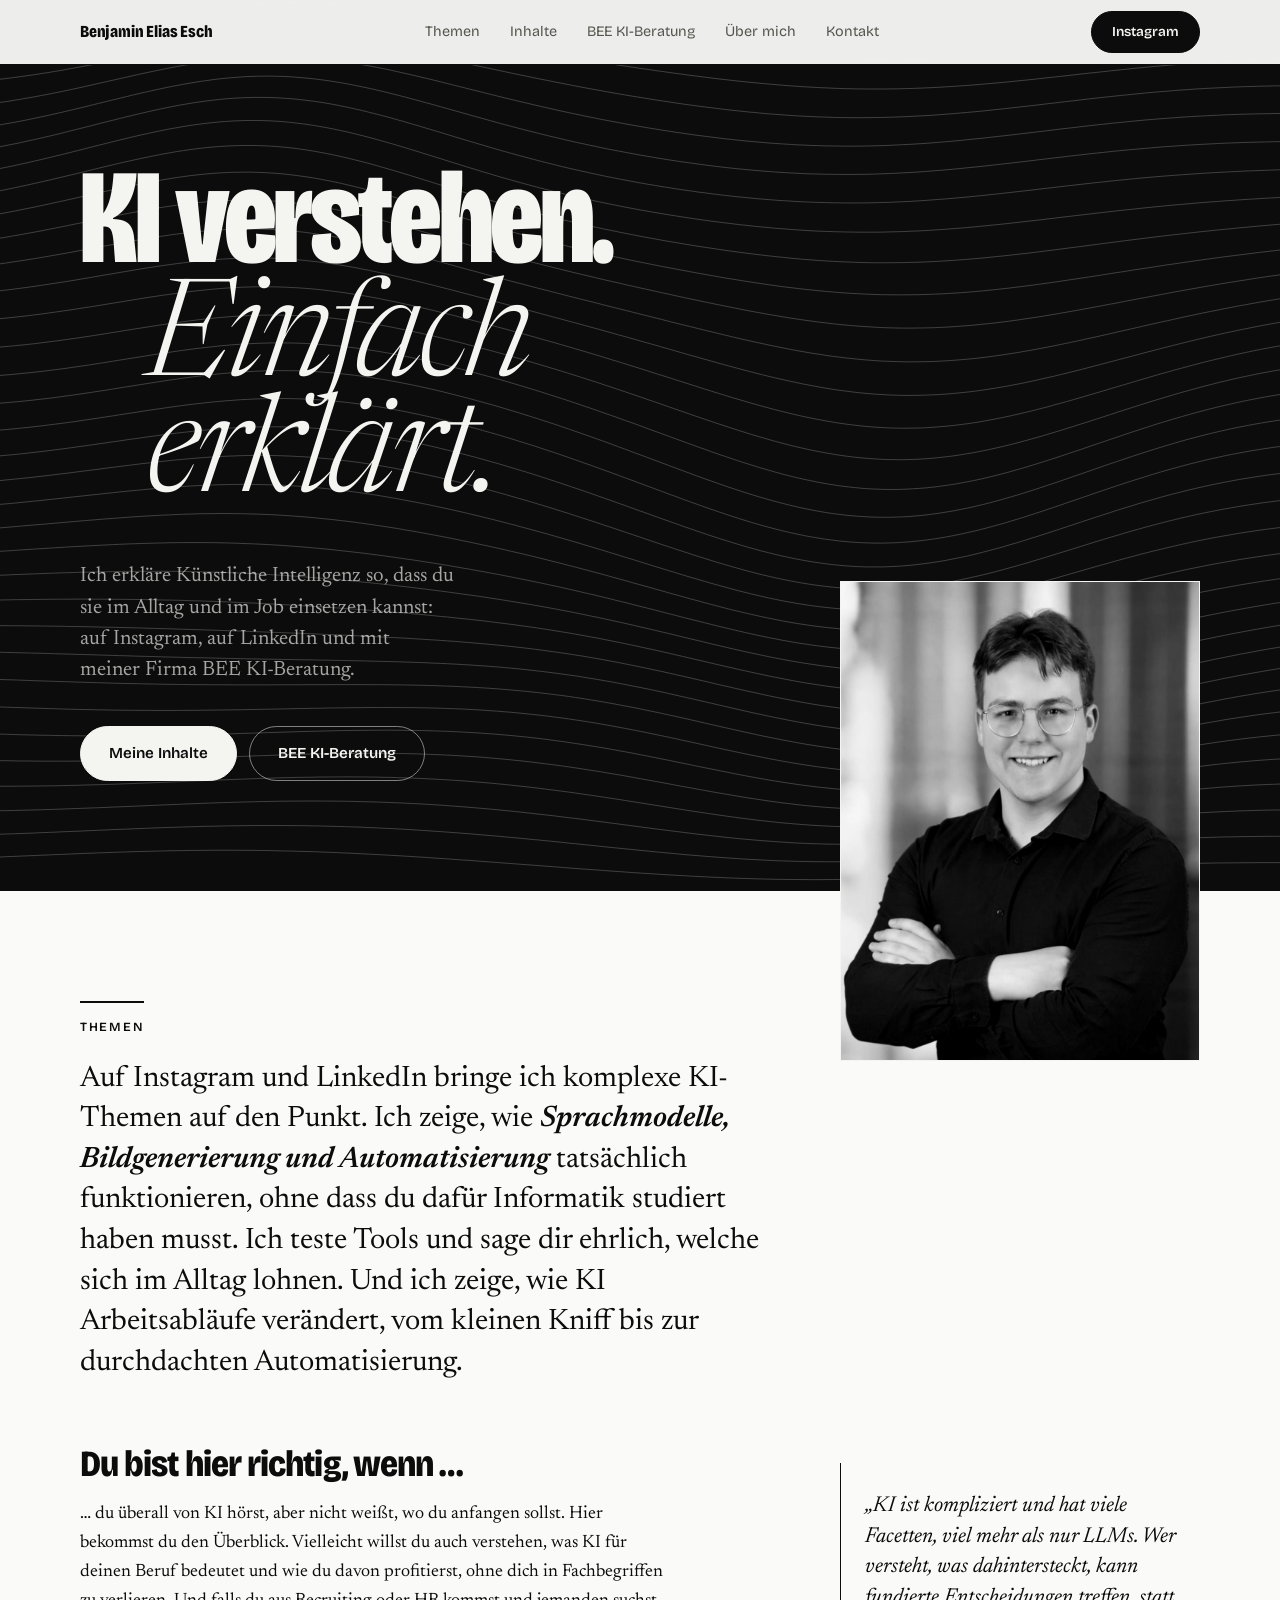
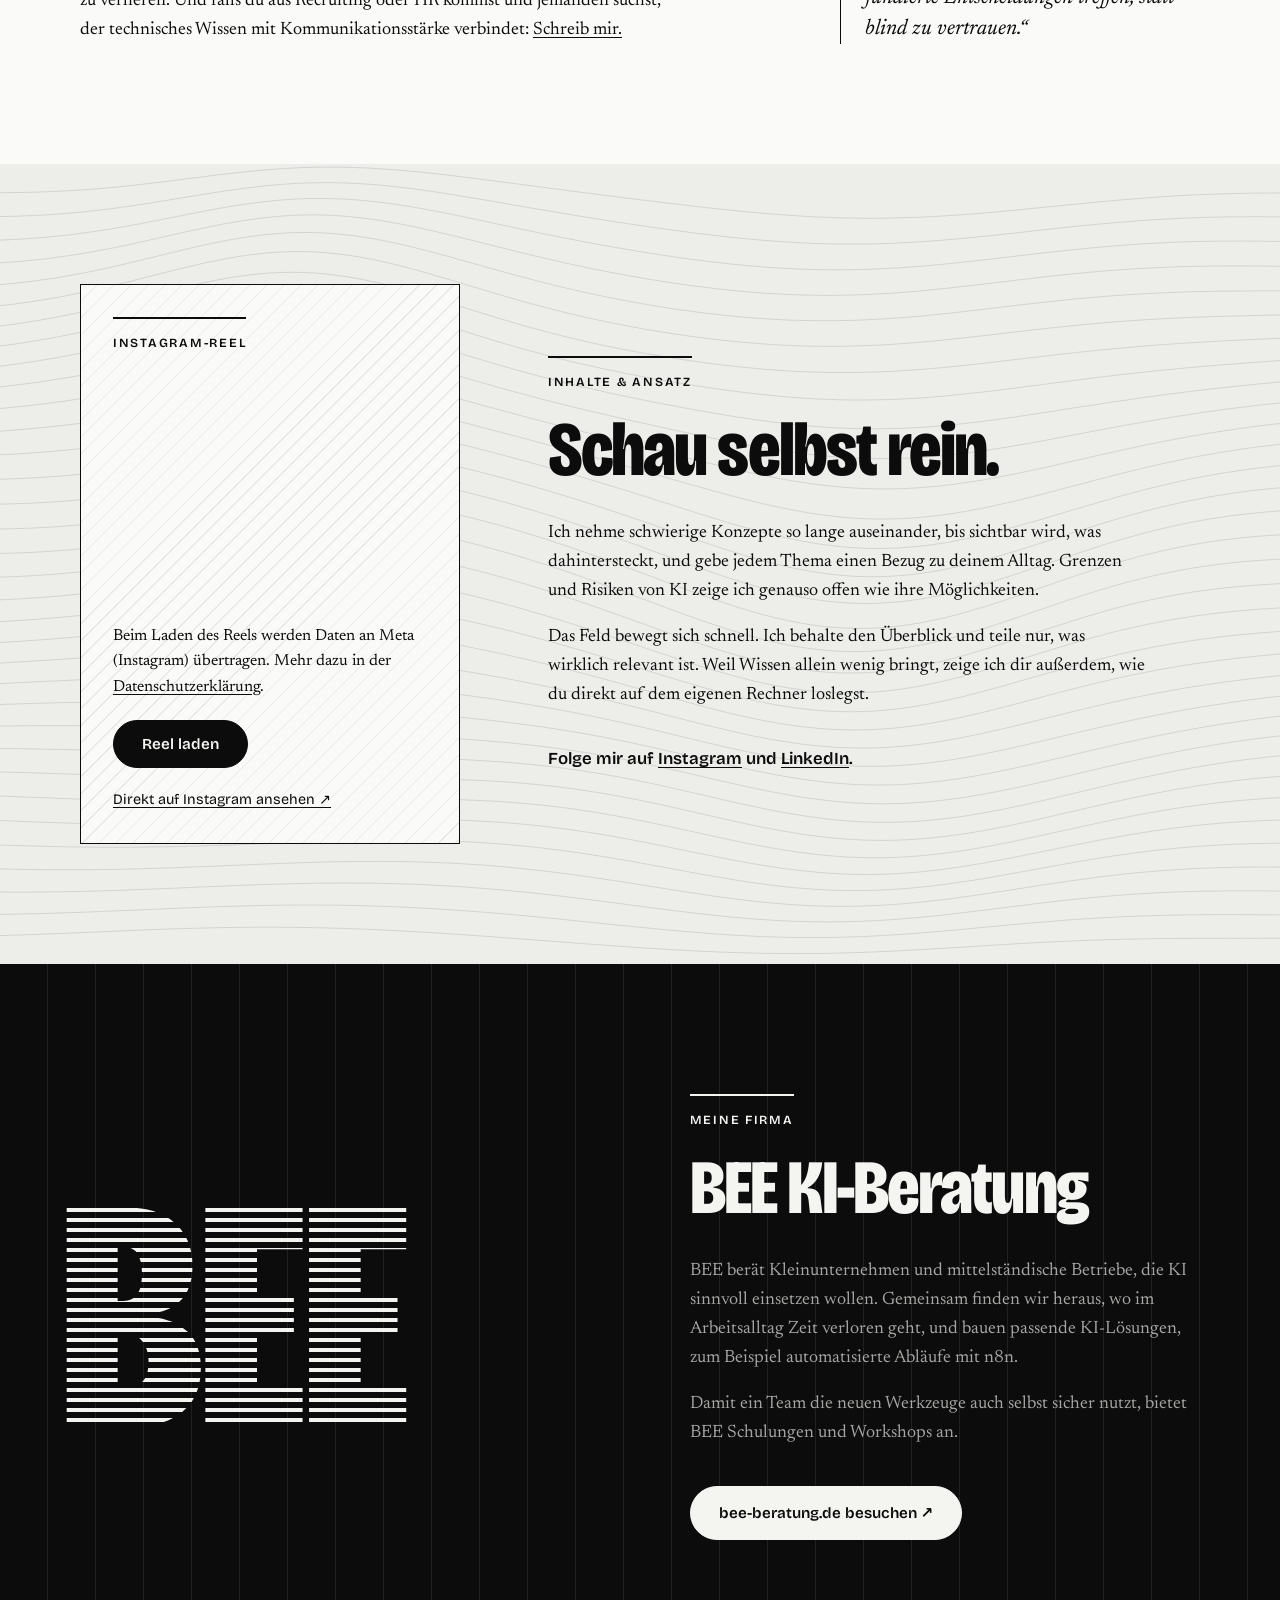
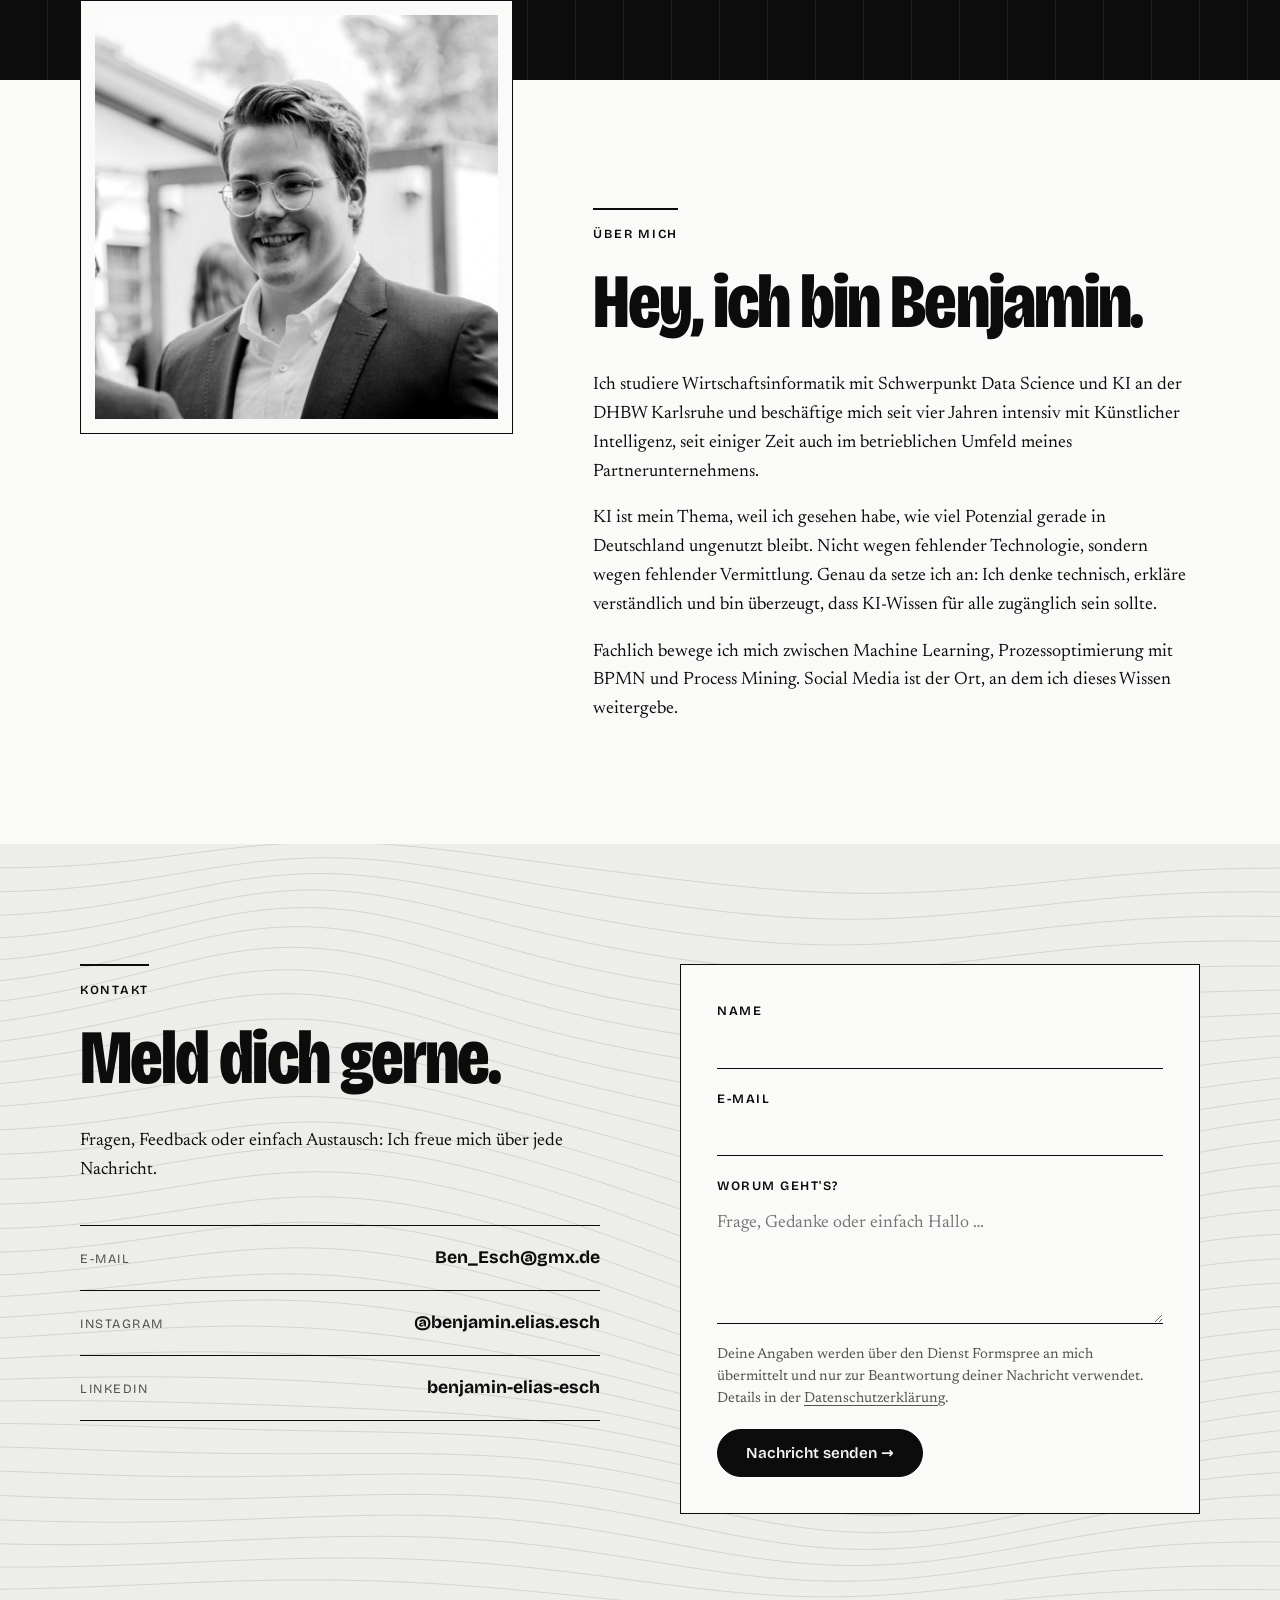
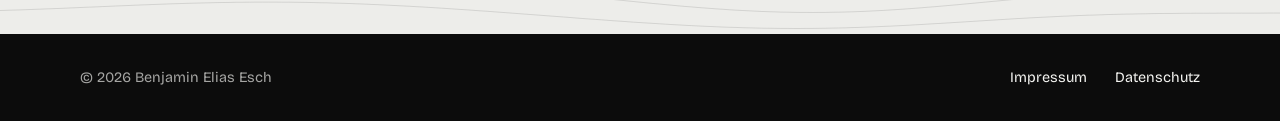
==== index.html @ 75e768cb "Website überarbeiten: Schwarz-Weiß-Design, BEE KI-Beratung, Impressum und Datenschutz - Erfundene Te" ====
<!DOCTYPE html>
<html lang="de">
<head>
  <meta charset="UTF-8" />
  <meta name="viewport" content="width=device-width, initial-scale=1.0" />
  <title>Benjamin Elias Esch · KI verständlich erklärt</title>
  <meta name="description" content="Benjamin Elias Esch erklärt Künstliche Intelligenz verständlich auf Instagram und LinkedIn und berät mit BEE KI-Beratung kleine und mittelständische Unternehmen." />
  <link rel="preload" href="fonts/bricolage-grotesque-latin-standard-normal.woff2" as="font" type="font/woff2" crossorigin />
  <link rel="stylesheet" href="styles.css" />
</head>
<body>

<a class="skip-link" href="#themen">Zum Inhalt springen</a>

<!-- ════════════════════════════════════════════════════════════
     NAV
════════════════════════════════════════════════════════════ -->
<header class="site-nav">
  <div class="container nav-inner">
    <a href="#top" class="nav-logo">Benjamin Elias Esch</a>
    <nav aria-label="Hauptnavigation">
      <ul class="nav-links">
        <li><a href="#themen">Themen</a></li>
        <li><a href="#inhalte">Inhalte</a></li>
        <li><a href="#bee">BEE KI-Beratung</a></li>
        <li><a href="#ueber-mich">Über mich</a></li>
        <li><a href="#kontakt">Kontakt</a></li>
      </ul>
    </nav>
    <a href="https://www.instagram.com/benjamin.elias.esch/" target="_blank" rel="noopener" class="btn btn-ink btn-small">Instagram</a>
  </div>
</header>

<main id="top">

<!-- ════════════════════════════════════════════════════════════
     1. HERO  (schwarz, Linienmuster)
════════════════════════════════════════════════════════════ -->
<section class="hero">
  <div class="container hero-grid">
    <div class="hero-content">
      <h1 class="hero-headline">
        <span>KI verstehen.</span>
        <em>Einfach erklärt.</em>
      </h1>
      <p class="hero-sub">
        Ich erkläre Künstliche Intelligenz so, dass du sie im Alltag und im Job einsetzen kannst:
        auf Instagram, auf LinkedIn und mit meiner Firma BEE&nbsp;KI-Beratung.
      </p>
      <div class="hero-ctas">
        <a href="#inhalte" class="btn btn-paper">Meine Inhalte</a>
        <a href="#bee" class="btn btn-outline-light">BEE KI-Beratung</a>
      </div>
    </div>

    <figure class="hero-photo">
      <img src="img/benjamin-portrait.jpg" width="945" height="1409"
           alt="Porträt von Benjamin Elias Esch mit verschränkten Armen" />
    </figure>
  </div>
</section>

<!-- ════════════════════════════════════════════════════════════
     2. THEMEN + FÜR WEN  (weiß)
════════════════════════════════════════════════════════════ -->
<section class="section section--themen" id="themen">
  <div class="container themen-grid">
    <div class="themen-text">
      <span class="label">Themen</span>
      <p class="lead">
        Auf Instagram und LinkedIn bringe ich komplexe KI-Themen auf den Punkt. Ich zeige, wie
        <strong>Sprachmodelle, Bildgenerierung und Automatisierung</strong> tatsächlich funktionieren,
        ohne dass du dafür Informatik studiert haben musst. Ich teste Tools und sage dir ehrlich,
        welche sich im Alltag lohnen. Und ich zeige, wie KI Arbeitsabläufe verändert, vom kleinen
        Kniff bis zur durchdachten Automatisierung.
      </p>

      <h2 class="headline headline--small">Du bist hier richtig, wenn …</h2>
      <p class="body-text">
        … du überall von KI hörst, aber nicht weißt, wo du anfangen sollst. Hier bekommst du den
        Überblick. Vielleicht willst du auch verstehen, was KI für deinen Beruf bedeutet und wie du
        davon profitierst, ohne dich in Fachbegriffen zu verlieren. Und falls du aus Recruiting oder HR
        kommst und jemanden suchst, der technisches Wissen mit Kommunikationsstärke verbindet:
        <a href="#kontakt" class="text-link">Schreib mir.</a>
      </p>
    </div>

    <blockquote class="pull-quote">
      <p>„KI ist kompliziert und hat viele Facetten, viel mehr als nur LLMs. Wer versteht, was
      dahintersteckt, kann fundierte Entscheidungen treffen, statt blind zu vertrauen.“</p>
    </blockquote>
  </div>
</section>

<!-- ════════════════════════════════════════════════════════════
     3. INHALTE + ANSATZ  (hellgrau, Linienmuster)
════════════════════════════════════════════════════════════ -->
<section class="section section--stone" id="inhalte">
  <div class="container inhalte-grid">

    <div class="reel" id="reel">
      <div class="reel-consent">
        <span class="label">Instagram-Reel</span>
        <p>
          Beim Laden des Reels werden Daten an Meta (Instagram) übertragen.
          Mehr dazu in der <a href="datenschutz.html#instagram" class="text-link">Datenschutzerklärung</a>.
        </p>
        <button type="button" class="btn btn-ink" data-load-reel>Reel laden</button>
        <a href="https://www.instagram.com/reel/DW7F03qgZXx/" target="_blank" rel="noopener" class="text-link reel-direct">Direkt auf Instagram ansehen ↗</a>
      </div>
    </div>

    <div class="inhalte-text">
      <span class="label">Inhalte &amp; Ansatz</span>
      <h2 class="headline">Schau selbst rein.</h2>
      <p class="body-text">
        Ich nehme schwierige Konzepte so lange auseinander, bis sichtbar wird, was dahintersteckt,
        und gebe jedem Thema einen Bezug zu deinem Alltag. Grenzen und Risiken von KI zeige ich
        genauso offen wie ihre Möglichkeiten.
      </p>
      <p class="body-text">
        Das Feld bewegt sich schnell. Ich behalte den Überblick und teile nur, was wirklich relevant
        ist. Weil Wissen allein wenig bringt, zeige ich dir außerdem, wie du direkt auf dem eigenen
        Rechner loslegst.
      </p>
      <p class="follow">
        Folge mir auf
        <a href="https://www.instagram.com/benjamin.elias.esch/" target="_blank" rel="noopener" class="text-link">Instagram</a>
        und
        <a href="https://www.linkedin.com/in/benjamin-elias-esch/" target="_blank" rel="noopener" class="text-link">LinkedIn</a>.
      </p>
    </div>

  </div>
</section>

<!-- ════════════════════════════════════════════════════════════
     4. BEE KI-BERATUNG  (schwarz)
════════════════════════════════════════════════════════════ -->
<section class="bee" id="bee">
  <div class="container bee-grid">
    <p class="bee-mark" aria-hidden="true">BEE</p>
    <div class="bee-text">
      <span class="label">Meine Firma</span>
      <h2 class="headline">BEE KI-Beratung</h2>
      <p class="body-text">
        BEE berät Kleinunternehmen und mittelständische Betriebe, die KI sinnvoll einsetzen wollen.
        Gemeinsam finden wir heraus, wo im Arbeitsalltag Zeit verloren geht, und bauen passende
        KI-Lösungen, zum Beispiel automatisierte Abläufe mit n8n.
      </p>
      <p class="body-text">
        Damit ein Team die neuen Werkzeuge auch selbst sicher nutzt, bietet BEE Schulungen und
        Workshops an.
      </p>
      <a href="https://bee-beratung.de/" target="_blank" rel="noopener" class="btn btn-paper">bee-beratung.de besuchen ↗</a>
    </div>
  </div>
</section>

<!-- ════════════════════════════════════════════════════════════
     5. ÜBER MICH  (weiß)
════════════════════════════════════════════════════════════ -->
<section class="section" id="ueber-mich">
  <div class="container about-grid">
    <figure class="about-photo">
      <img src="img/benjamin-event.jpg" width="932" height="928" 
           alt="Benjamin Elias Esch lächelnd im Gespräch" />
    </figure>

    <div class="about-text">
      <span class="label">Über mich</span>
      <h2 class="headline">Hey, ich bin Benjamin.</h2>
      <p class="body-text">
        Ich studiere Wirtschaftsinformatik mit Schwerpunkt Data Science und KI an der DHBW Karlsruhe
        und beschäftige mich seit vier Jahren intensiv mit Künstlicher Intelligenz, seit einiger Zeit
        auch im betrieblichen Umfeld meines Partnerunternehmens.
      </p>
      <p class="body-text">
        KI ist mein Thema, weil ich gesehen habe, wie viel Potenzial gerade in Deutschland ungenutzt
        bleibt. Nicht wegen fehlender Technologie, sondern wegen fehlender Vermittlung. Genau da setze
        ich an: Ich denke technisch, erkläre verständlich und bin überzeugt, dass KI-Wissen für alle
        zugänglich sein sollte.
      </p>
      <p class="body-text">
        Fachlich bewege ich mich zwischen Machine Learning, Prozessoptimierung mit BPMN und Process
        Mining. Social Media ist der Ort, an dem ich dieses Wissen weitergebe.
      </p>
    </div>
  </div>
</section>

<!-- ════════════════════════════════════════════════════════════
     6. KONTAKT  (hellgrau)
════════════════════════════════════════════════════════════ -->
<section class="section section--stone section--kontakt" id="kontakt">
  <div class="container contact-grid">

    <div class="contact-intro">
      <span class="label">Kontakt</span>
      <h2 class="headline">Meld dich gerne.</h2>
      <p class="body-text">Fragen, Feedback oder einfach Austausch: Ich freue mich über jede Nachricht.</p>

      <ul class="contact-options">
        <li>
          <a href="mailto:Ben_Esch@gmx.de" class="contact-option">
            <span class="contact-option-label">E-Mail</span>
            <span class="contact-option-value">Ben_Esch@gmx.de</span>
          </a>
        </li>
        <li>
          <a href="https://www.instagram.com/benjamin.elias.esch/" target="_blank" rel="noopener" class="contact-option">
            <span class="contact-option-label">Instagram</span>
            <span class="contact-option-value">@benjamin.elias.esch</span>
          </a>
        </li>
        <li>
          <a href="https://www.linkedin.com/in/benjamin-elias-esch/" target="_blank" rel="noopener" class="contact-option">
            <span class="contact-option-label">LinkedIn</span>
            <span class="contact-option-value">benjamin-elias-esch</span>
          </a>
        </li>
      </ul>
    </div>

    <form class="contact-form" action="https://formspree.io/f/mykbqajk" method="POST">
      <div class="form-group">
        <label for="name">Name</label>
        <input type="text" id="name" name="name" autocomplete="name" required />
      </div>
      <div class="form-group">
        <label for="email">E-Mail</label>
        <input type="email" id="email" name="email" autocomplete="email" required />
      </div>
      <div class="form-group">
        <label for="nachricht">Worum geht's?</label>
        <textarea id="nachricht" name="message" placeholder="Frage, Gedanke oder einfach Hallo …" required></textarea>
      </div>
      <p class="form-note">
        Deine Angaben werden über den Dienst Formspree an mich übermittelt und nur zur Beantwortung
        deiner Nachricht verwendet. Details in der <a href="datenschutz.html#kontaktformular" class="text-link">Datenschutzerklärung</a>.
      </p>
      <button type="submit" class="btn btn-ink contact-submit">Nachricht senden →</button>
    </form>

  </div>
</section>

</main>

<!-- ════════════════════════════════════════════════════════════
     FOOTER
════════════════════════════════════════════════════════════ -->
<footer class="site-footer">
  <div class="container footer-inner">
    <span class="footer-copy">© 2026 Benjamin Elias Esch</span>
    <ul class="footer-links">
      <li><a href="impressum.html">Impressum</a></li>
      <li><a href="datenschutz.html">Datenschutz</a></li>
    </ul>
  </div>
</footer>

<script src="main.js" defer></script>
</body>
</html>
---- styles.css ----
/* ── Schriften (lokal eingebunden, keine Verbindung zu Google) ── */
@font-face {
  font-family: 'Bricolage Grotesque';
  font-style: normal;
  font-display: swap;
  font-weight: 200 800;
  font-stretch: 75% 100%;
  src: url('fonts/bricolage-grotesque-latin-standard-normal.woff2') format('woff2-variations');
}
@font-face {
  font-family: 'Newsreader';
  font-style: normal;
  font-display: swap;
  font-weight: 200 800;
  src: url('fonts/newsreader-latin-standard-normal.woff2') format('woff2-variations');
}
@font-face {
  font-family: 'Newsreader';
  font-style: italic;
  font-display: swap;
  font-weight: 200 800;
  src: url('fonts/newsreader-latin-standard-italic.woff2') format('woff2-variations');
}

/* ── Reset & Grundlagen ───────────────────────────────────── */
*, *::before, *::after { box-sizing: border-box; margin: 0; padding: 0; }

:root {
  /* Palette: Schwarz-Weiß */
  --clr-paper:   #fafaf8;
  --clr-stone:   #ededea;
  --clr-ink:     #0c0c0c;
  --clr-grey:    #55554f;
  --clr-line:    #cfcfc9;
  --clr-on-ink:  #f4f4f1;
  --clr-on-ink-muted: rgba(244,244,241,.66);

  --font-display: 'Bricolage Grotesque', 'Arial Narrow', system-ui, sans-serif;
  --font-text:    'Newsreader', Georgia, serif;

  --gutter: 40px;
  --nav-h:  64px;
}

html { scroll-behavior: smooth; scroll-padding-top: var(--nav-h); }

body {
  background: var(--clr-paper);
  color: var(--clr-ink);
  font-family: var(--font-text);
  font-size: 1.125rem;
  line-height: 1.6;
  -webkit-font-smoothing: antialiased;
  overflow-x: hidden;
}

img { max-width: 100%; height: auto; display: block; }
a { color: inherit; }
figure { margin: 0; }

.skip-link {
  position: absolute; left: -9999px; top: 8px;
  background: var(--clr-ink); color: var(--clr-on-ink);
  padding: 8px 14px; z-index: 200; font-family: var(--font-display);
}
.skip-link:focus { left: 8px; }

:focus-visible { outline: 2px solid currentColor; outline-offset: 3px; }

/* ── Layout ───────────────────────────────────────────────── */
.container {
  max-width: 1200px;
  margin: 0 auto;
  padding: 0 var(--gutter);
}
.section { padding: 120px 0; }

.section--stone {
  background-color: var(--clr-stone);
  background-image: url('img/linien-dunkel.svg');
  background-size: cover;
  background-position: center;
}

/* ── Typografie ───────────────────────────────────────────── */
.label {
  display: block;
  font-family: var(--font-display);
  font-size: .78rem;
  font-weight: 600;
  letter-spacing: .14em;
  text-transform: uppercase;
  margin-bottom: 22px;
  padding-top: 14px;
  border-top: 2px solid currentColor;
  width: max-content;
}

.headline {
  font-family: var(--font-display);
  font-size: clamp(2.6rem, 6vw, 5rem);
  font-weight: 800;
  font-stretch: 78%;
  line-height: .95;
  letter-spacing: -.025em;
  margin-bottom: 32px;
}
.headline--small {
  font-size: clamp(1.7rem, 3vw, 2.3rem);
  font-stretch: 85%;
  margin: 64px 0 18px;
}

.lead {
  font-size: clamp(1.4rem, 2.3vw, 1.9rem);
  line-height: 1.38;
  font-weight: 400;
}
.lead strong { font-weight: 600; font-style: italic; }

.body-text { margin-bottom: 18px; max-width: 60ch; }
.body-text:last-child { margin-bottom: 0; }

.text-link {
  text-decoration: underline;
  text-decoration-thickness: 1px;
  text-underline-offset: 3px;
}
.text-link:hover { text-decoration-thickness: 2px; }

/* ── Buttons (einzige runde Form) ─────────────────────────── */
.btn {
  display: inline-flex;
  align-items: center;
  justify-content: center;
  gap: 10px;
  padding: 14px 28px;
  border-radius: 999px;
  font-family: var(--font-display);
  font-size: .95rem;
  font-weight: 600;
  text-decoration: none;
  cursor: pointer;
  border: 1.5px solid transparent;
  transition: background .18s, color .18s, border-color .18s;
  white-space: nowrap;
}
.btn-small { padding: 9px 20px; font-size: .85rem; }

.btn-ink { background: var(--clr-ink); color: var(--clr-on-ink); border-color: var(--clr-ink); }
.btn-ink:hover { background: transparent; color: var(--clr-ink); }

.btn-paper { background: var(--clr-on-ink); color: var(--clr-ink); border-color: var(--clr-on-ink); }
.btn-paper:hover { background: transparent; color: var(--clr-on-ink); }

.btn-outline-light { background: transparent; color: var(--clr-on-ink); border-color: rgba(244,244,241,.5); }
.btn-outline-light:hover { border-color: var(--clr-on-ink); }

/* ── Navigation ───────────────────────────────────────────── */
.site-nav {
  position: fixed;
  top: 0; left: 0; right: 0;
  z-index: 100;
  background: rgba(250,250,248,.95);
  backdrop-filter: blur(8px);
  border-bottom: 1px solid var(--clr-ink);
}
.nav-inner {
  display: flex;
  align-items: center;
  justify-content: space-between;
  gap: 24px;
  height: var(--nav-h);
}
.nav-logo {
  font-family: var(--font-display);
  font-size: 1.05rem;
  font-weight: 800;
  font-stretch: 80%;
  letter-spacing: -.01em;
  text-decoration: none;
  white-space: nowrap;
}
.nav-links {
  display: flex;
  gap: 30px;
  list-style: none;
  font-family: var(--font-display);
  font-size: .9rem;
}
.nav-links a { text-decoration: none; color: var(--clr-grey); }
.nav-links a:hover { color: var(--clr-ink); text-decoration: underline; text-underline-offset: 4px; }

/* ── Hero ─────────────────────────────────────────────────── */
.hero {
  position: relative;
  background-color: var(--clr-ink);
  background-image: url('img/linien-hell.svg');
  background-size: cover;
  background-position: center;
  color: var(--clr-on-ink);
  padding-top: calc(var(--nav-h) + 96px);
  padding-bottom: 110px;
}
.hero-grid {
  display: grid;
  grid-template-columns: minmax(0, 1fr) 360px;
  gap: 56px;
  align-items: start;
}
.hero-headline {
  font-family: var(--font-display);
  font-size: clamp(3.6rem, 10.5vw, 9.5rem);
  font-weight: 800;
  font-stretch: 75%;
  line-height: .86;
  letter-spacing: -.025em;
  margin-bottom: 44px;
}
.hero-headline span { display: block; }
.hero-headline em {
  display: block;
  font-family: var(--font-text);
  font-style: italic;
  font-weight: 300;
  font-stretch: normal;
  letter-spacing: -.03em;
  margin-top: .08em;
  padding-left: .5em;
}
.hero-sub {
  font-size: 1.3rem;
  line-height: 1.5;
  max-width: 34ch;
  color: var(--clr-on-ink-muted);
  margin-bottom: 40px;
}
.hero-ctas { display: flex; flex-wrap: wrap; gap: 12px; }

/* Foto ragt aus dem Hero in den nächsten Abschnitt */
.hero-photo {
  position: relative;
  z-index: 2;
  align-self: end;
  margin-bottom: -280px;
  border: 1px solid var(--clr-on-ink);
  background: var(--clr-ink);
}
.hero-photo img {
  width: 100%;
  aspect-ratio: 3 / 4;
  object-fit: cover;
  object-position: center 20%;
  filter: grayscale(1) contrast(1.08);
}

/* ── Themen ───────────────────────────────────────────────── */
.section--themen { padding-top: 110px; }
.themen-grid {
  display: grid;
  grid-template-columns: minmax(0, 1fr) 360px;
  gap: 56px;
}
.themen-text { max-width: 720px; }

.pull-quote {
  align-self: end;
  font-family: var(--font-text);
  font-style: italic;
  font-size: 1.35rem;
  line-height: 1.42;
  padding: 28px 0 0 24px;
  border-left: 1px solid var(--clr-ink);
  margin-top: 150px;
}

/* ── Inhalte ─────────────────────────────────────────────── */
.inhalte-grid {
  display: grid;
  grid-template-columns: 380px minmax(0, 1fr);
  gap: 88px;
  align-items: center;
}

.reel {
  background: var(--clr-paper);
  border: 1px solid var(--clr-ink);
  min-height: 560px;
  display: flex;
}
.reel-consent {
  display: flex;
  flex-direction: column;
  justify-content: flex-end;
  align-items: flex-start;
  gap: 20px;
  padding: 32px;
  font-size: 1rem;
  background:
    repeating-linear-gradient(135deg, transparent 0 11px, rgba(12,12,12,.08) 11px 12px);
  width: 100%;
}
.reel-consent .label { margin-bottom: auto; }
.reel-direct { font-family: var(--font-display); font-size: .9rem; }
.reel--loaded { display: block; min-height: 0; border: none; background: transparent; }
.reel--loaded .instagram-media { margin: 0 !important; min-width: 0 !important; width: 100% !important; }

.follow {
  margin-top: 36px;
  font-family: var(--font-display);
  font-size: 1.05rem;
  font-weight: 600;
}

/* ── BEE KI-Beratung ─────────────────────────────────────── */
.bee {
  position: relative;
  background: var(--clr-ink);
  color: var(--clr-on-ink);
  padding: 130px 0 140px;
  overflow: hidden;
}
.bee::before {
  content: '';
  position: absolute; inset: 0;
  background: repeating-linear-gradient(90deg, transparent 0 47px, rgba(244,244,241,.09) 47px 48px);
  pointer-events: none;
}
.bee-grid {
  position: relative;
  display: grid;
  grid-template-columns: minmax(0, 1.1fr) minmax(0, 1fr);
  gap: 48px;
  align-items: center;
}
.bee-mark {
  font-family: var(--font-display);
  font-size: clamp(8rem, 26vw, 22rem);
  font-weight: 800;
  font-stretch: 75%;
  line-height: .78;
  letter-spacing: -.01em;
  color: var(--clr-on-ink);
  /* Buchstaben aus waagerechten Linien */
  background: repeating-linear-gradient(180deg, var(--clr-on-ink) 0 4px, transparent 4px 10px);
  -webkit-background-clip: text;
  background-clip: text;
  -webkit-text-fill-color: transparent;
  margin-left: -.06em;
}
.bee .body-text { color: var(--clr-on-ink-muted); }
.bee .btn { margin-top: 20px; }

/* ── Über mich ───────────────────────────────────────────── */
.about-grid {
  display: grid;
  grid-template-columns: minmax(0, 5fr) minmax(0, 7fr);
  gap: 80px;
  align-items: start;
}
.about-photo {
  border: 1px solid var(--clr-ink);
  margin-top: -200px;
  position: relative;
  z-index: 2;
  background: var(--clr-paper);
  padding: 14px;
}
.about-photo img {
  width: 100%;
  aspect-ratio: 1;
  object-fit: cover;
  filter: grayscale(1) contrast(1.05);
}
.about-text { padding-top: 8px; }

/* ── Kontakt ─────────────────────────────────────────────── */
.contact-grid {
  display: grid;
  grid-template-columns: minmax(0, 1fr) minmax(0, 1fr);
  gap: 80px;
}
.contact-options {
  list-style: none;
  margin-top: 40px;
  border-top: 1px solid var(--clr-ink);
}
.contact-option {
  display: flex;
  justify-content: space-between;
  align-items: baseline;
  gap: 16px;
  padding: 18px 0;
  border-bottom: 1px solid var(--clr-ink);
  text-decoration: none;
  font-family: var(--font-display);
}
.contact-option-label { font-size: .8rem; letter-spacing: .12em; text-transform: uppercase; color: var(--clr-grey); }
.contact-option-value { font-weight: 700; font-size: 1.1rem; overflow-wrap: anywhere; text-align: right; }
.contact-option:hover .contact-option-value { text-decoration: underline; text-underline-offset: 4px; }

.contact-form {
  display: flex;
  flex-direction: column;
  gap: 20px;
  background: var(--clr-paper);
  border: 1px solid var(--clr-ink);
  padding: 36px;
  align-self: start;
}
.form-group { display: flex; flex-direction: column; gap: 8px; }
label {
  font-family: var(--font-display);
  font-size: .8rem;
  font-weight: 600;
  letter-spacing: .12em;
  text-transform: uppercase;
}
input, textarea {
  background: transparent;
  border: none;
  border-bottom: 1.5px solid var(--clr-ink);
  border-radius: 0;
  padding: 10px 0;
  color: var(--clr-ink);
  font-family: var(--font-text);
  font-size: 1.1rem;
  width: 100%;
}
input:focus, textarea:focus { outline: none; border-bottom-width: 3px; }
textarea { resize: vertical; min-height: 120px; }
.form-note { font-size: .9rem; color: var(--clr-grey); line-height: 1.5; }
.contact-submit { align-self: flex-start; }

/* ── Footer ──────────────────────────────────────────────── */
.site-footer {
  background: var(--clr-ink);
  color: var(--clr-on-ink-muted);
  padding: 32px 0;
  font-family: var(--font-display);
  font-size: .9rem;
}
.footer-inner {
  display: flex;
  justify-content: space-between;
  align-items: center;
  flex-wrap: wrap;
  gap: 16px;
}
.footer-links { display: flex; gap: 28px; list-style: none; }
.footer-links a { text-decoration: none; color: var(--clr-on-ink); }
.footer-links a:hover { text-decoration: underline; text-underline-offset: 4px; }

/* ── Rechtstexte (Impressum, Datenschutz) ─────────────────── */
.legal-head {
  background-color: var(--clr-ink);
  background-image: url('img/linien-hell.svg');
  background-size: cover;
  background-position: center;
  color: var(--clr-on-ink);
  padding: calc(var(--nav-h) + 80px) 0 70px;
}
.legal-head .headline { margin-bottom: 0; }
.legal { padding: 80px 0 120px; }
.legal-body { max-width: 760px; }
.legal-body h2 {
  font-family: var(--font-display);
  font-size: 1.6rem;
  font-weight: 800;
  font-stretch: 85%;
  line-height: 1.1;
  margin: 56px 0 14px;
}
.legal-body h2:first-child { margin-top: 0; }
.legal-body h3 {
  font-family: var(--font-display);
  font-size: 1.15rem;
  font-weight: 700;
  margin: 30px 0 8px;
}
.legal-body p, .legal-body ul { margin-bottom: 14px; }
.legal-body ul { padding-left: 1.2em; }
.legal-body address { font-style: normal; margin-bottom: 14px; }

/* Platzhalter – vor Veröffentlichung ersetzen */
.ph {
  background: #fff3b0;
  outline: 1px dashed #8a6d00;
  padding: 0 4px;
  font-family: var(--font-display);
  font-size: .92em;
}

/* ── Responsiv ───────────────────────────────────────────── */
@media (max-width: 1000px) {
  .nav-links { display: none; }
  .hero-grid, .themen-grid { grid-template-columns: minmax(0, 1fr) 280px; gap: 40px; }
  .hero-photo { margin-bottom: -240px; }
  .pull-quote { margin-top: 120px; }
  .inhalte-grid { grid-template-columns: 320px minmax(0, 1fr); gap: 56px; }
}

@media (max-width: 760px) {
  :root { --gutter: 20px; }
  body { font-size: 1.06rem; }
  .section { padding: 84px 0; }

  .hero { padding-top: calc(var(--nav-h) + 48px); padding-bottom: 0; }
  .hero-grid { grid-template-columns: 1fr; gap: 0; }
  .hero-photo {
    width: 62%;
    margin: 48px 0 -120px auto;
  }
  .hero-sub { font-size: 1.15rem; }

  .section--themen { padding-top: 40px; }
  .themen-grid { grid-template-columns: 1fr; }
  .themen-text { padding-top: 110px; }
  .pull-quote { margin-top: 0; }

  .inhalte-grid, .bee-grid, .about-grid, .contact-grid { grid-template-columns: 1fr; gap: 48px; }
  .reel { min-height: 420px; }

  .bee { padding: 90px 0 100px; }
  .bee-mark { font-size: 42vw; }

  .about-photo { margin-top: 0; width: 78%; }
  .contact-form { padding: 24px; }
  .legal-head { padding: calc(var(--nav-h) + 48px) 0 48px; }
}
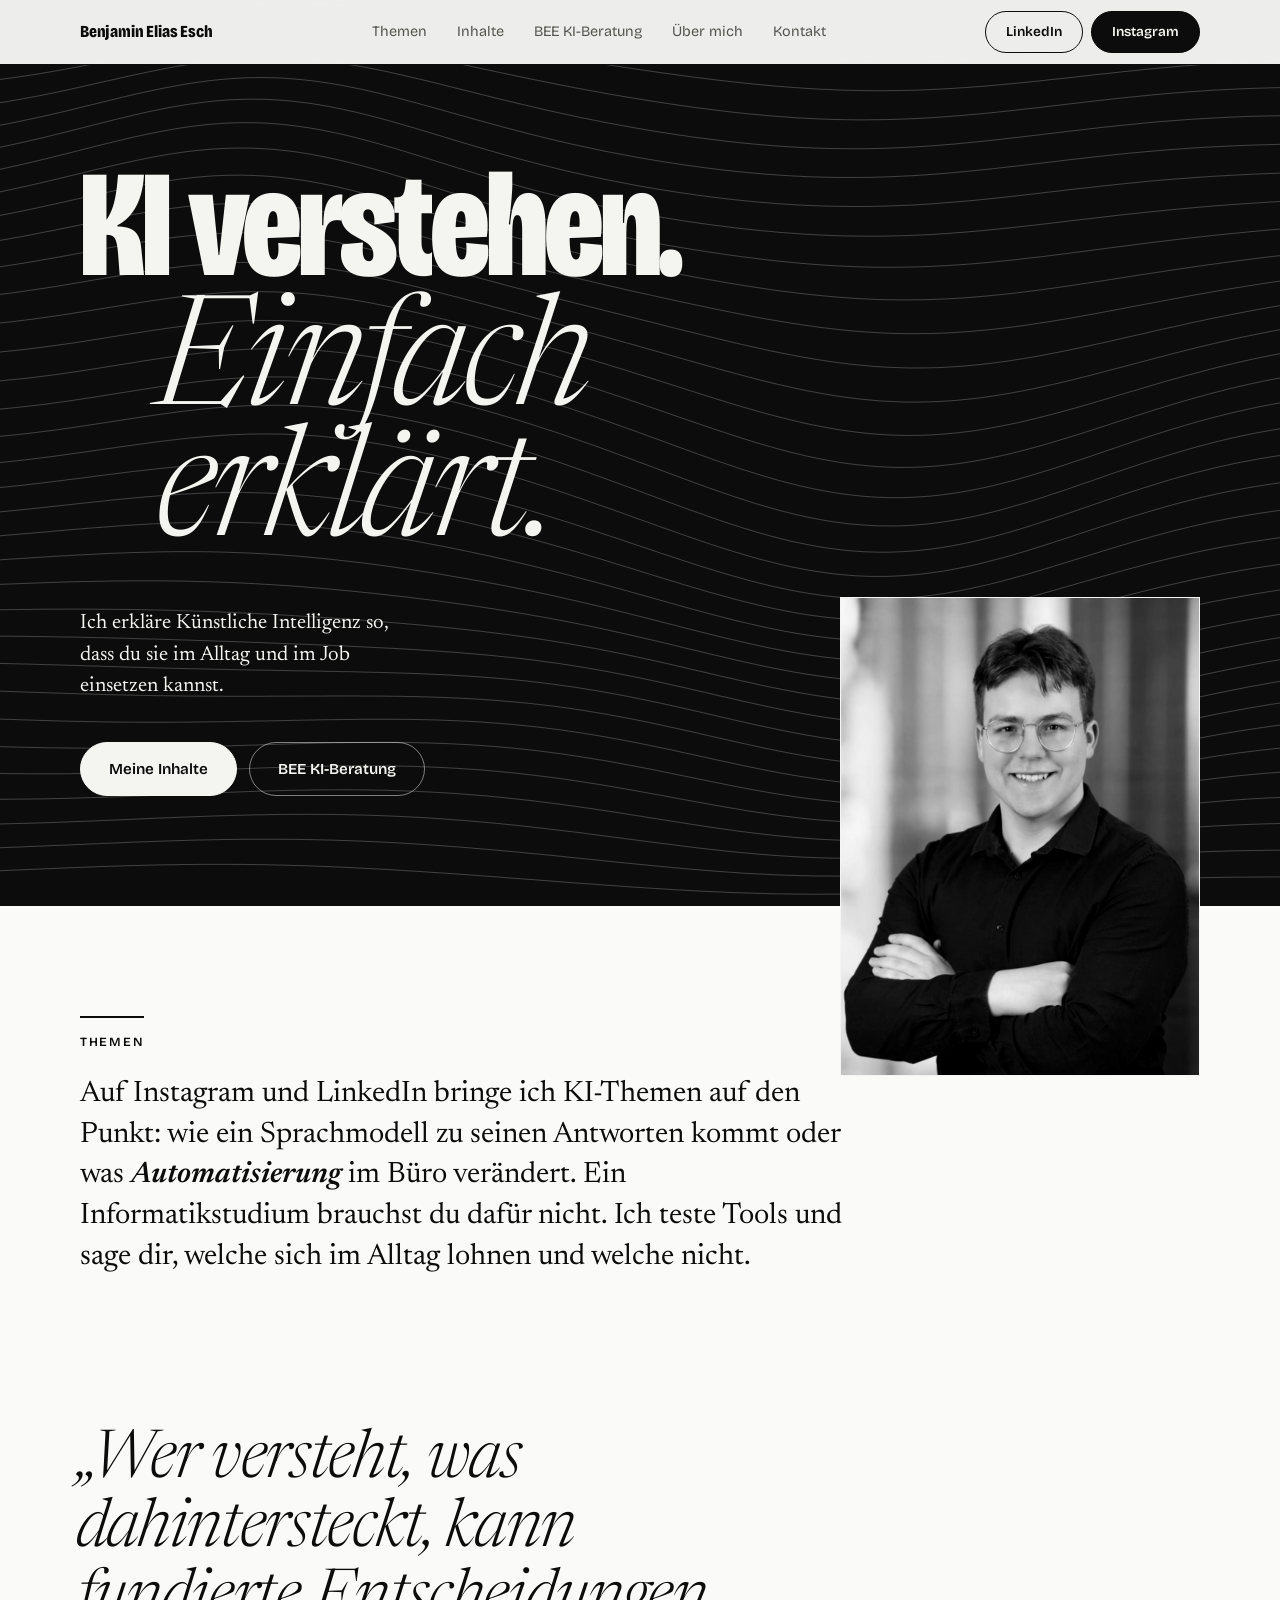
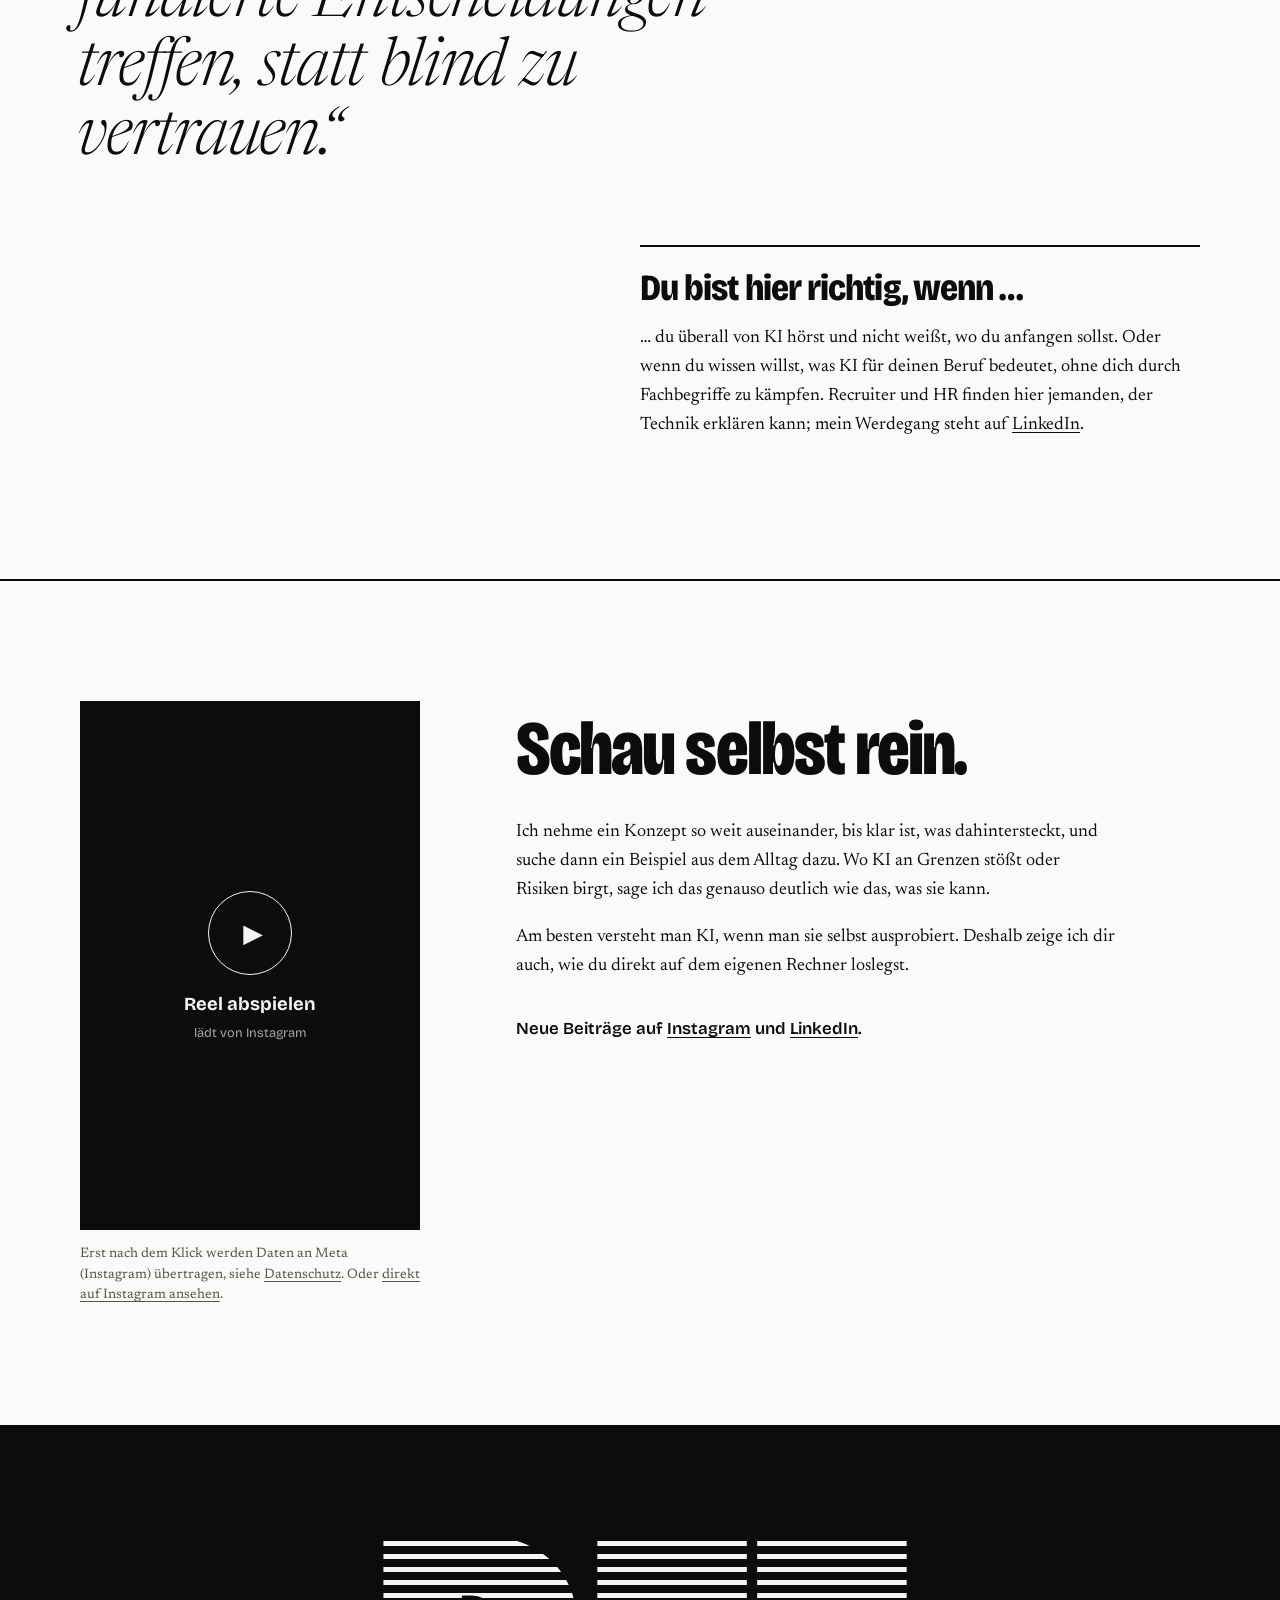
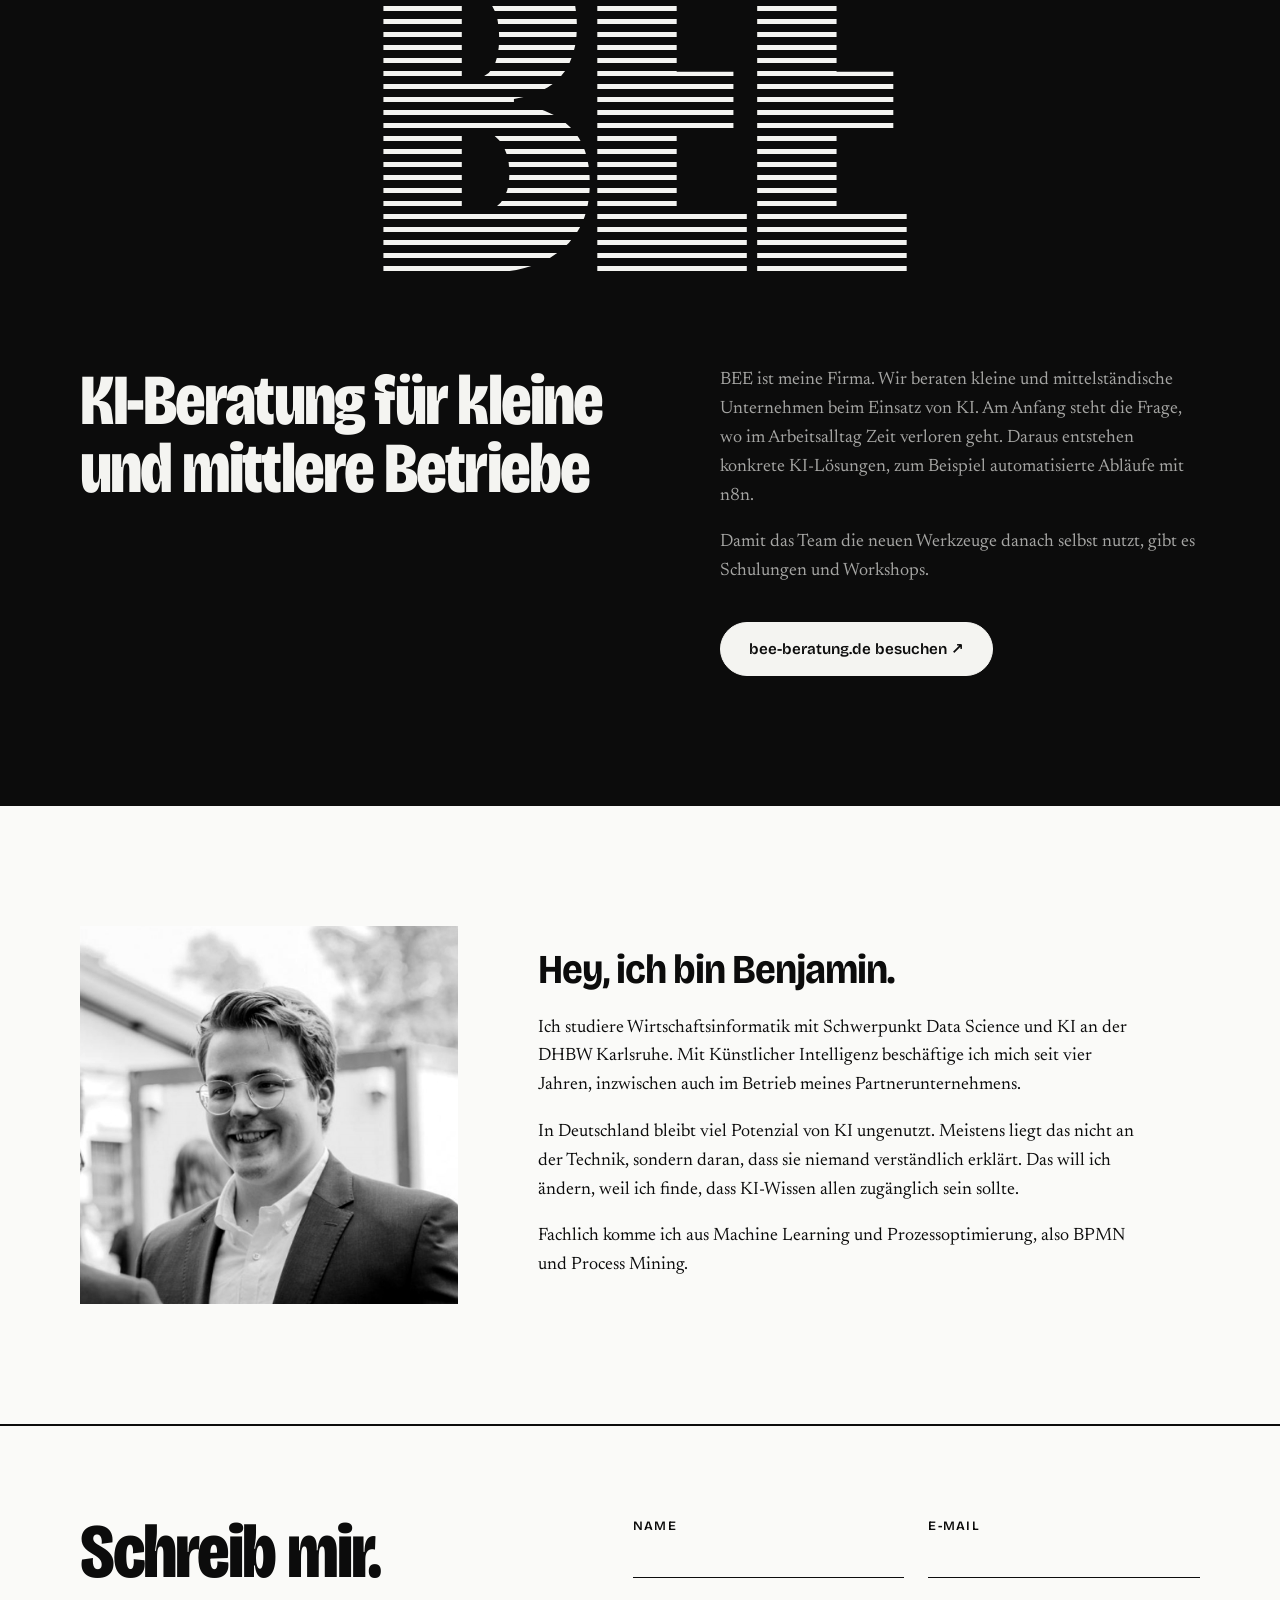
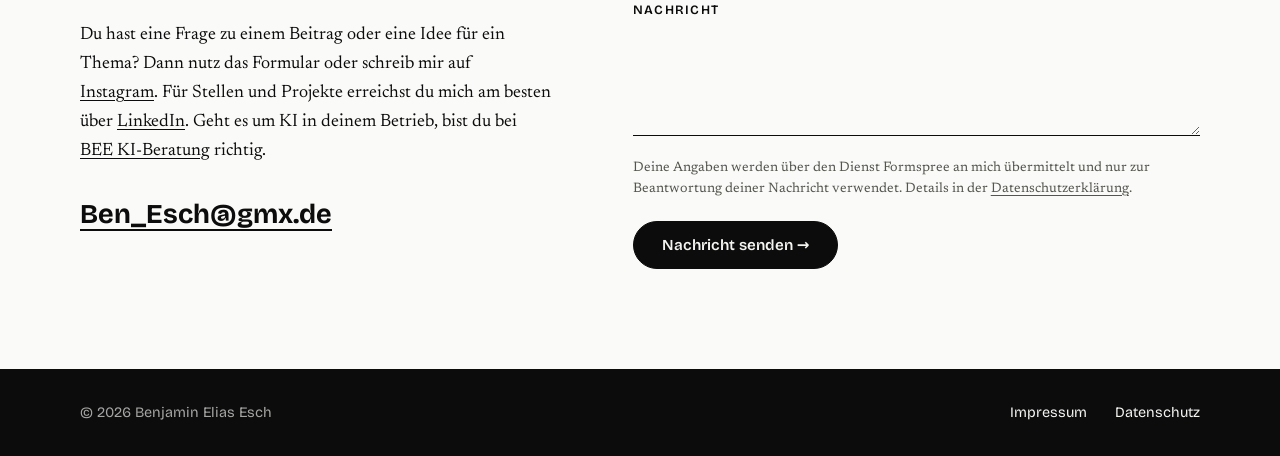
==== commit 41d47b4b: "Design nach KI-Look-Prüfung überarbeitet - Nur noch Schwarz/Weiß, Abschnitte durch 2-px-Linien getre" ====
--- a/index.html
+++ b/index.html
@@ -27,7 +27,10 @@
         <li><a href="#kontakt">Kontakt</a></li>
       </ul>
     </nav>
-    <a href="https://www.instagram.com/benjamin.elias.esch/" target="_blank" rel="noopener" class="btn btn-ink btn-small">Instagram</a>
+    <div class="nav-social">
+      <a href="https://www.linkedin.com/in/benjamin-elias-esch/" target="_blank" rel="noopener" class="btn btn-outline btn-small">LinkedIn</a>
+      <a href="https://www.instagram.com/benjamin.elias.esch/" target="_blank" rel="noopener" class="btn btn-ink btn-small">Instagram</a>
+    </div>
   </div>
 </header>
 
@@ -44,8 +47,7 @@
         <em>Einfach erklärt.</em>
       </h1>
       <p class="hero-sub">
-        Ich erkläre Künstliche Intelligenz so, dass du sie im Alltag und im Job einsetzen kannst:
-        auf Instagram, auf LinkedIn und mit meiner Firma BEE&nbsp;KI-Beratung.
+        Ich erkläre Künstliche Intelligenz so, dass du sie im Alltag und im Job einsetzen kannst.
       </p>
       <div class="hero-ctas">
         <a href="#inhalte" class="btn btn-paper">Meine Inhalte</a>
@@ -61,70 +63,68 @@
 </section>
 
 <!-- ════════════════════════════════════════════════════════════
-     2. THEMEN + FÜR WEN  (weiß)
+     2. THEMEN + FÜR WEN  (weiß, einspaltig)
 ════════════════════════════════════════════════════════════ -->
 <section class="section section--themen" id="themen">
-  <div class="container themen-grid">
-    <div class="themen-text">
-      <span class="label">Themen</span>
-      <p class="lead">
-        Auf Instagram und LinkedIn bringe ich komplexe KI-Themen auf den Punkt. Ich zeige, wie
-        <strong>Sprachmodelle, Bildgenerierung und Automatisierung</strong> tatsächlich funktionieren,
-        ohne dass du dafür Informatik studiert haben musst. Ich teste Tools und sage dir ehrlich,
-        welche sich im Alltag lohnen. Und ich zeige, wie KI Arbeitsabläufe verändert, vom kleinen
-        Kniff bis zur durchdachten Automatisierung.
-      </p>
-
+  <div class="container">
+    <span class="label">Themen</span>
+    <p class="lead">
+      Auf Instagram und LinkedIn bringe ich KI-Themen auf den Punkt: wie ein Sprachmodell zu
+      seinen Antworten kommt oder was <strong>Automatisierung</strong> im Büro verändert. Ein
+      Informatikstudium brauchst du dafür nicht. Ich teste Tools und sage dir, welche sich im
+      Alltag lohnen und welche nicht.
+    </p>
+
+    <blockquote class="pull-quote">
+      <p>„Wer versteht, was dahintersteckt, kann fundierte Entscheidungen treffen, statt blind zu vertrauen.“</p>
+    </blockquote>
+
+    <div class="fuer-wen">
       <h2 class="headline headline--small">Du bist hier richtig, wenn …</h2>
       <p class="body-text">
-        … du überall von KI hörst, aber nicht weißt, wo du anfangen sollst. Hier bekommst du den
-        Überblick. Vielleicht willst du auch verstehen, was KI für deinen Beruf bedeutet und wie du
-        davon profitierst, ohne dich in Fachbegriffen zu verlieren. Und falls du aus Recruiting oder HR
-        kommst und jemanden suchst, der technisches Wissen mit Kommunikationsstärke verbindet:
-        <a href="#kontakt" class="text-link">Schreib mir.</a>
-      </p>
-    </div>
-
-    <blockquote class="pull-quote">
-      <p>„KI ist kompliziert und hat viele Facetten, viel mehr als nur LLMs. Wer versteht, was
-      dahintersteckt, kann fundierte Entscheidungen treffen, statt blind zu vertrauen.“</p>
-    </blockquote>
-  </div>
-</section>
-
-<!-- ════════════════════════════════════════════════════════════
-     3. INHALTE + ANSATZ  (hellgrau, Linienmuster)
-════════════════════════════════════════════════════════════ -->
-<section class="section section--stone" id="inhalte">
+        … du überall von KI hörst und nicht weißt, wo du anfangen sollst. Oder wenn du wissen
+        willst, was KI für deinen Beruf bedeutet, ohne dich durch Fachbegriffe zu kämpfen.
+        Recruiter und HR finden hier jemanden, der Technik erklären kann; mein Werdegang steht auf
+        <a href="https://www.linkedin.com/in/benjamin-elias-esch/" target="_blank" rel="noopener" class="text-link">LinkedIn</a>.
+      </p>
+    </div>
+  </div>
+</section>
+
+<!-- ════════════════════════════════════════════════════════════
+     3. INHALTE + ANSATZ  (weiß, Linie oben)
+════════════════════════════════════════════════════════════ -->
+<section class="section section--ruled" id="inhalte">
   <div class="container inhalte-grid">
 
-    <div class="reel" id="reel">
-      <div class="reel-consent">
-        <span class="label">Instagram-Reel</span>
-        <p>
-          Beim Laden des Reels werden Daten an Meta (Instagram) übertragen.
-          Mehr dazu in der <a href="datenschutz.html#instagram" class="text-link">Datenschutzerklärung</a>.
-        </p>
-        <button type="button" class="btn btn-ink" data-load-reel>Reel laden</button>
-        <a href="https://www.instagram.com/reel/DW7F03qgZXx/" target="_blank" rel="noopener" class="text-link reel-direct">Direkt auf Instagram ansehen ↗</a>
-      </div>
+    <div class="reel-wrap">
+      <div class="reel" id="reel">
+        <button type="button" class="reel-play" data-load-reel>
+          <span class="reel-play-icon" aria-hidden="true">▶</span>
+          <span>Reel abspielen</span>
+          <small>lädt von Instagram</small>
+        </button>
+      </div>
+      <p class="reel-note">
+        Erst nach dem Klick werden Daten an Meta (Instagram) übertragen, siehe
+        <a href="datenschutz.html#instagram" class="text-link">Datenschutz</a>. Oder
+        <a href="https://www.instagram.com/reel/DW7F03qgZXx/" target="_blank" rel="noopener" class="text-link">direkt auf Instagram ansehen</a>.
+      </p>
     </div>
 
     <div class="inhalte-text">
-      <span class="label">Inhalte &amp; Ansatz</span>
       <h2 class="headline">Schau selbst rein.</h2>
       <p class="body-text">
-        Ich nehme schwierige Konzepte so lange auseinander, bis sichtbar wird, was dahintersteckt,
-        und gebe jedem Thema einen Bezug zu deinem Alltag. Grenzen und Risiken von KI zeige ich
-        genauso offen wie ihre Möglichkeiten.
-      </p>
-      <p class="body-text">
-        Das Feld bewegt sich schnell. Ich behalte den Überblick und teile nur, was wirklich relevant
-        ist. Weil Wissen allein wenig bringt, zeige ich dir außerdem, wie du direkt auf dem eigenen
-        Rechner loslegst.
+        Ich nehme ein Konzept so weit auseinander, bis klar ist, was dahintersteckt, und suche
+        dann ein Beispiel aus dem Alltag dazu. Wo KI an Grenzen stößt oder Risiken birgt, sage
+        ich das genauso deutlich wie das, was sie kann.
+      </p>
+      <p class="body-text">
+        Am besten versteht man KI, wenn man sie selbst ausprobiert. Deshalb zeige ich dir auch,
+        wie du direkt auf dem eigenen Rechner loslegst.
       </p>
       <p class="follow">
-        Folge mir auf
+        Neue Beiträge auf
         <a href="https://www.instagram.com/benjamin.elias.esch/" target="_blank" rel="noopener" class="text-link">Instagram</a>
         und
         <a href="https://www.linkedin.com/in/benjamin-elias-esch/" target="_blank" rel="noopener" class="text-link">LinkedIn</a>.
@@ -135,22 +135,20 @@
 </section>
 
 <!-- ════════════════════════════════════════════════════════════
-     4. BEE KI-BERATUNG  (schwarz)
+     4. BEE KI-BERATUNG  (schwarz, randlos)
 ════════════════════════════════════════════════════════════ -->
 <section class="bee" id="bee">
+  <p class="bee-mark" aria-hidden="true">BEE</p>
   <div class="container bee-grid">
-    <p class="bee-mark" aria-hidden="true">BEE</p>
+    <h2 class="headline bee-headline">KI-Beratung für kleine und mittlere Betriebe</h2>
     <div class="bee-text">
-      <span class="label">Meine Firma</span>
-      <h2 class="headline">BEE KI-Beratung</h2>
-      <p class="body-text">
-        BEE berät Kleinunternehmen und mittelständische Betriebe, die KI sinnvoll einsetzen wollen.
-        Gemeinsam finden wir heraus, wo im Arbeitsalltag Zeit verloren geht, und bauen passende
-        KI-Lösungen, zum Beispiel automatisierte Abläufe mit n8n.
-      </p>
-      <p class="body-text">
-        Damit ein Team die neuen Werkzeuge auch selbst sicher nutzt, bietet BEE Schulungen und
-        Workshops an.
+      <p class="body-text">
+        BEE ist meine Firma. Wir beraten kleine und mittelständische Unternehmen beim Einsatz von
+        KI. Am Anfang steht die Frage, wo im Arbeitsalltag Zeit verloren geht. Daraus entstehen
+        konkrete KI-Lösungen, zum Beispiel automatisierte Abläufe mit n8n.
+      </p>
+      <p class="body-text">
+        Damit das Team die neuen Werkzeuge danach selbst nutzt, gibt es Schulungen und Workshops.
       </p>
       <a href="https://bee-beratung.de/" target="_blank" rel="noopener" class="btn btn-paper">bee-beratung.de besuchen ↗</a>
     </div>
@@ -168,72 +166,60 @@
     </figure>
 
     <div class="about-text">
-      <span class="label">Über mich</span>
-      <h2 class="headline">Hey, ich bin Benjamin.</h2>
-      <p class="body-text">
-        Ich studiere Wirtschaftsinformatik mit Schwerpunkt Data Science und KI an der DHBW Karlsruhe
-        und beschäftige mich seit vier Jahren intensiv mit Künstlicher Intelligenz, seit einiger Zeit
-        auch im betrieblichen Umfeld meines Partnerunternehmens.
-      </p>
-      <p class="body-text">
-        KI ist mein Thema, weil ich gesehen habe, wie viel Potenzial gerade in Deutschland ungenutzt
-        bleibt. Nicht wegen fehlender Technologie, sondern wegen fehlender Vermittlung. Genau da setze
-        ich an: Ich denke technisch, erkläre verständlich und bin überzeugt, dass KI-Wissen für alle
-        zugänglich sein sollte.
-      </p>
-      <p class="body-text">
-        Fachlich bewege ich mich zwischen Machine Learning, Prozessoptimierung mit BPMN und Process
-        Mining. Social Media ist der Ort, an dem ich dieses Wissen weitergebe.
-      </p>
-    </div>
-  </div>
-</section>
-
-<!-- ════════════════════════════════════════════════════════════
-     6. KONTAKT  (hellgrau)
-════════════════════════════════════════════════════════════ -->
-<section class="section section--stone section--kontakt" id="kontakt">
+      <h2 class="headline headline--quiet">Hey, ich bin Benjamin.</h2>
+      <p class="body-text">
+        Ich studiere Wirtschaftsinformatik mit Schwerpunkt Data Science und KI an der DHBW
+        Karlsruhe. Mit Künstlicher Intelligenz beschäftige ich mich seit vier Jahren, inzwischen
+        auch im Betrieb meines Partnerunternehmens.
+      </p>
+      <p class="body-text">
+        In Deutschland bleibt viel Potenzial von KI ungenutzt. Meistens liegt das nicht an der
+        Technik, sondern daran, dass sie niemand verständlich erklärt. Das will ich ändern,
+        weil ich finde, dass KI-Wissen allen zugänglich sein sollte.
+      </p>
+      <p class="body-text">
+        Fachlich komme ich aus Machine Learning und Prozessoptimierung, also BPMN und Process Mining.
+      </p>
+    </div>
+  </div>
+</section>
+
+<!-- ════════════════════════════════════════════════════════════
+     6. KONTAKT  (weiß, Linie oben)
+════════════════════════════════════════════════════════════ -->
+<section class="section section--ruled section--kontakt" id="kontakt">
   <div class="container contact-grid">
 
     <div class="contact-intro">
-      <span class="label">Kontakt</span>
-      <h2 class="headline">Meld dich gerne.</h2>
-      <p class="body-text">Fragen, Feedback oder einfach Austausch: Ich freue mich über jede Nachricht.</p>
-
-      <ul class="contact-options">
-        <li>
-          <a href="mailto:Ben_Esch@gmx.de" class="contact-option">
-            <span class="contact-option-label">E-Mail</span>
-            <span class="contact-option-value">Ben_Esch@gmx.de</span>
-          </a>
-        </li>
-        <li>
-          <a href="https://www.instagram.com/benjamin.elias.esch/" target="_blank" rel="noopener" class="contact-option">
-            <span class="contact-option-label">Instagram</span>
-            <span class="contact-option-value">@benjamin.elias.esch</span>
-          </a>
-        </li>
-        <li>
-          <a href="https://www.linkedin.com/in/benjamin-elias-esch/" target="_blank" rel="noopener" class="contact-option">
-            <span class="contact-option-label">LinkedIn</span>
-            <span class="contact-option-value">benjamin-elias-esch</span>
-          </a>
-        </li>
-      </ul>
+      <h2 class="headline">Schreib mir.</h2>
+      <p class="body-text">
+        Du hast eine Frage zu einem Beitrag oder eine Idee für ein Thema? Dann nutz das Formular
+        oder schreib mir auf
+        <a href="https://www.instagram.com/benjamin.elias.esch/" target="_blank" rel="noopener" class="text-link">Instagram</a>.
+        Für Stellen und Projekte erreichst du mich am besten über
+        <a href="https://www.linkedin.com/in/benjamin-elias-esch/" target="_blank" rel="noopener" class="text-link">LinkedIn</a>.
+        Geht es um KI in deinem Betrieb, bist du bei
+        <a href="https://bee-beratung.de/" target="_blank" rel="noopener" class="text-link">BEE KI-Beratung</a> richtig.
+      </p>
+      <p class="contact-mail">
+        <a href="mailto:Ben_Esch@gmx.de">Ben_Esch@gmx.de</a>
+      </p>
     </div>
 
     <form class="contact-form" action="https://formspree.io/f/mykbqajk" method="POST">
+      <div class="form-row">
+        <div class="form-group">
+          <label for="name">Name</label>
+          <input type="text" id="name" name="name" autocomplete="name" required />
+        </div>
+        <div class="form-group">
+          <label for="email">E-Mail</label>
+          <input type="email" id="email" name="email" autocomplete="email" required />
+        </div>
+      </div>
       <div class="form-group">
-        <label for="name">Name</label>
-        <input type="text" id="name" name="name" autocomplete="name" required />
-      </div>
-      <div class="form-group">
-        <label for="email">E-Mail</label>
-        <input type="email" id="email" name="email" autocomplete="email" required />
-      </div>
-      <div class="form-group">
-        <label for="nachricht">Worum geht's?</label>
-        <textarea id="nachricht" name="message" placeholder="Frage, Gedanke oder einfach Hallo …" required></textarea>
+        <label for="nachricht">Nachricht</label>
+        <textarea id="nachricht" name="message" required></textarea>
       </div>
       <p class="form-note">
         Deine Angaben werden über den Dienst Formspree an mich übermittelt und nur zur Beantwortung
--- a/styles.css
+++ b/styles.css
@@ -28,7 +28,6 @@
 :root {
   /* Palette: Schwarz-Weiß */
   --clr-paper:   #fafaf8;
-  --clr-stone:   #ededea;
   --clr-ink:     #0c0c0c;
   --clr-grey:    #55554f;
   --clr-line:    #cfcfc9;
@@ -75,12 +74,7 @@
 }
 .section { padding: 120px 0; }
 
-.section--stone {
-  background-color: var(--clr-stone);
-  background-image: url('img/linien-dunkel.svg');
-  background-size: cover;
-  background-position: center;
-}
+.section--ruled { border-top: 2px solid var(--clr-ink); }
 
 /* ── Typografie ───────────────────────────────────────────── */
 .label {
@@ -105,6 +99,12 @@
   letter-spacing: -.025em;
   margin-bottom: 32px;
 }
+.headline--quiet {
+  font-size: clamp(1.9rem, 3.2vw, 2.6rem);
+  font-stretch: 90%;
+  font-weight: 700;
+  margin-bottom: 24px;
+}
 .headline--small {
   font-size: clamp(1.7rem, 3vw, 2.3rem);
   font-stretch: 85%;
@@ -153,6 +153,9 @@
 .btn-paper { background: var(--clr-on-ink); color: var(--clr-ink); border-color: var(--clr-on-ink); }
 .btn-paper:hover { background: transparent; color: var(--clr-on-ink); }
 
+.btn-outline { background: transparent; color: var(--clr-ink); border-color: var(--clr-ink); }
+.btn-outline:hover { background: var(--clr-ink); color: var(--clr-on-ink); }
+
 .btn-outline-light { background: transparent; color: var(--clr-on-ink); border-color: rgba(244,244,241,.5); }
 .btn-outline-light:hover { border-color: var(--clr-on-ink); }
 
@@ -188,6 +191,7 @@
   font-family: var(--font-display);
   font-size: .9rem;
 }
+.nav-social { display: flex; gap: 8px; }
 .nav-links a { text-decoration: none; color: var(--clr-grey); }
 .nav-links a:hover { color: var(--clr-ink); text-decoration: underline; text-underline-offset: 4px; }
 
@@ -210,7 +214,7 @@
 }
 .hero-headline {
   font-family: var(--font-display);
-  font-size: clamp(3.6rem, 10.5vw, 9.5rem);
+  font-size: clamp(3.6rem, max(17vw, 3.6rem), 9.5rem);
   font-weight: 800;
   font-stretch: 75%;
   line-height: .86;
@@ -231,8 +235,8 @@
 .hero-sub {
   font-size: 1.3rem;
   line-height: 1.5;
-  max-width: 34ch;
-  color: var(--clr-on-ink-muted);
+  max-width: 30ch;
+  color: var(--clr-on-ink);
   margin-bottom: 40px;
 }
 .hero-ctas { display: flex; flex-wrap: wrap; gap: 12px; }
@@ -255,56 +259,73 @@
 }
 
 /* ── Themen ───────────────────────────────────────────────── */
-.section--themen { padding-top: 110px; }
-.themen-grid {
-  display: grid;
-  grid-template-columns: minmax(0, 1fr) 360px;
-  gap: 56px;
-}
-.themen-text { max-width: 720px; }
+.section--themen { padding-top: 110px; padding-bottom: 140px; }
+.section--themen .lead { max-width: 780px; }
 
 .pull-quote {
-  align-self: end;
+  margin: 150px 0 0 -0.05em;
   font-family: var(--font-text);
   font-style: italic;
-  font-size: 1.35rem;
-  line-height: 1.42;
-  padding: 28px 0 0 24px;
-  border-left: 1px solid var(--clr-ink);
-  margin-top: 150px;
-}
+  font-weight: 300;
+  font-size: clamp(2.2rem, 5.2vw, 4.6rem);
+  line-height: 1.04;
+  letter-spacing: -.02em;
+  max-width: 17ch;
+}
+.fuer-wen {
+  max-width: 560px;
+  margin: 72px 0 0 auto;
+  padding-top: 24px;
+  border-top: 2px solid var(--clr-ink);
+}
+.fuer-wen .headline--small { margin-top: 0; }
 
 /* ── Inhalte ─────────────────────────────────────────────── */
 .inhalte-grid {
   display: grid;
-  grid-template-columns: 380px minmax(0, 1fr);
-  gap: 88px;
-  align-items: center;
+  grid-template-columns: 340px minmax(0, 1fr);
+  gap: 96px;
+  align-items: start;
 }
 
 .reel {
-  background: var(--clr-paper);
-  border: 1px solid var(--clr-ink);
-  min-height: 560px;
+  background: var(--clr-ink);
+  aspect-ratio: 9 / 14;
   display: flex;
 }
-.reel-consent {
+.reel-play {
+  flex: 1;
   display: flex;
   flex-direction: column;
-  justify-content: flex-end;
-  align-items: flex-start;
-  gap: 20px;
-  padding: 32px;
-  font-size: 1rem;
-  background:
-    repeating-linear-gradient(135deg, transparent 0 11px, rgba(12,12,12,.08) 11px 12px);
-  width: 100%;
-}
-.reel-consent .label { margin-bottom: auto; }
-.reel-direct { font-family: var(--font-display); font-size: .9rem; }
-.reel--loaded { display: block; min-height: 0; border: none; background: transparent; }
+  align-items: center;
+  justify-content: center;
+  gap: 10px;
+  background: transparent;
+  border: none;
+  color: var(--clr-on-ink);
+  font-family: var(--font-display);
+  font-size: 1.15rem;
+  font-weight: 700;
+  cursor: pointer;
+}
+.reel-play small { font-size: .8rem; font-weight: 400; color: var(--clr-on-ink-muted); }
+.reel-play-icon {
+  display: grid;
+  place-items: center;
+  width: 84px; height: 84px;
+  border: 1.5px solid var(--clr-on-ink);
+  border-radius: 50%;
+  font-size: 1.6rem;
+  padding-left: 6px;
+  margin-bottom: 8px;
+  transition: background .18s, color .18s;
+}
+.reel-play:hover .reel-play-icon { background: var(--clr-on-ink); color: var(--clr-ink); }
+.reel-note { font-size: .85rem; line-height: 1.5; color: var(--clr-grey); margin-top: 14px; }
+.reel--loaded { display: block; aspect-ratio: auto; background: transparent; }
 .reel--loaded .instagram-media { margin: 0 !important; min-width: 0 !important; width: 100% !important; }
 
+.inhalte-text { padding-top: 12px; }
 .follow {
   margin-top: 36px;
   font-family: var(--font-display);
@@ -314,57 +335,47 @@
 
 /* ── BEE KI-Beratung ─────────────────────────────────────── */
 .bee {
-  position: relative;
   background: var(--clr-ink);
   color: var(--clr-on-ink);
-  padding: 130px 0 140px;
+  padding: 90px 0 130px;
   overflow: hidden;
 }
-.bee::before {
-  content: '';
-  position: absolute; inset: 0;
-  background: repeating-linear-gradient(90deg, transparent 0 47px, rgba(244,244,241,.09) 47px 48px);
-  pointer-events: none;
-}
-.bee-grid {
-  position: relative;
-  display: grid;
-  grid-template-columns: minmax(0, 1.1fr) minmax(0, 1fr);
-  gap: 48px;
-  align-items: center;
-}
 .bee-mark {
   font-family: var(--font-display);
-  font-size: clamp(8rem, 26vw, 22rem);
+  font-size: 40vw;
   font-weight: 800;
   font-stretch: 75%;
-  line-height: .78;
+  line-height: .74;
   letter-spacing: -.01em;
-  color: var(--clr-on-ink);
+  text-align: center;
+  white-space: nowrap;
   /* Buchstaben aus waagerechten Linien */
-  background: repeating-linear-gradient(180deg, var(--clr-on-ink) 0 4px, transparent 4px 10px);
+  background: repeating-linear-gradient(180deg, var(--clr-on-ink) 0 5px, transparent 5px 13px);
   -webkit-background-clip: text;
   background-clip: text;
   -webkit-text-fill-color: transparent;
-  margin-left: -.06em;
+  color: var(--clr-on-ink);
+  margin-bottom: 72px;
+}
+.bee-grid {
+  display: grid;
+  grid-template-columns: minmax(0, 1fr) minmax(0, 480px);
+  gap: 64px;
+  align-items: start;
+}
+.bee-headline {
+  font-size: clamp(2.6rem, 5.6vw, 5.4rem);
+  margin-bottom: 0;
 }
 .bee .body-text { color: var(--clr-on-ink-muted); }
-.bee .btn { margin-top: 20px; }
+.bee .btn { margin-top: 18px; }
 
 /* ── Über mich ───────────────────────────────────────────── */
 .about-grid {
   display: grid;
-  grid-template-columns: minmax(0, 5fr) minmax(0, 7fr);
+  grid-template-columns: minmax(0, 4fr) minmax(0, 7fr);
   gap: 80px;
-  align-items: start;
-}
-.about-photo {
-  border: 1px solid var(--clr-ink);
-  margin-top: -200px;
-  position: relative;
-  z-index: 2;
-  background: var(--clr-paper);
-  padding: 14px;
+  align-items: center;
 }
 .about-photo img {
   width: 100%;
@@ -372,48 +383,32 @@
   object-fit: cover;
   filter: grayscale(1) contrast(1.05);
 }
-.about-text { padding-top: 8px; }
 
 /* ── Kontakt ─────────────────────────────────────────────── */
+.section--kontakt { padding: 90px 0 100px; }
 .contact-grid {
   display: grid;
-  grid-template-columns: minmax(0, 1fr) minmax(0, 1fr);
+  grid-template-columns: minmax(0, 5fr) minmax(0, 6fr);
   gap: 80px;
-}
-.contact-options {
-  list-style: none;
-  margin-top: 40px;
-  border-top: 1px solid var(--clr-ink);
-}
-.contact-option {
-  display: flex;
-  justify-content: space-between;
-  align-items: baseline;
-  gap: 16px;
-  padding: 18px 0;
-  border-bottom: 1px solid var(--clr-ink);
-  text-decoration: none;
-  font-family: var(--font-display);
-}
-.contact-option-label { font-size: .8rem; letter-spacing: .12em; text-transform: uppercase; color: var(--clr-grey); }
-.contact-option-value { font-weight: 700; font-size: 1.1rem; overflow-wrap: anywhere; text-align: right; }
-.contact-option:hover .contact-option-value { text-decoration: underline; text-underline-offset: 4px; }
-
-.contact-form {
-  display: flex;
-  flex-direction: column;
-  gap: 20px;
-  background: var(--clr-paper);
-  border: 1px solid var(--clr-ink);
-  padding: 36px;
-  align-self: start;
-}
-.form-group { display: flex; flex-direction: column; gap: 8px; }
+  align-items: start;
+}
+.contact-mail {
+  margin-top: 28px;
+  font-family: var(--font-display);
+  font-size: clamp(1.3rem, 2.2vw, 1.7rem);
+  font-weight: 700;
+  overflow-wrap: anywhere;
+}
+.contact-mail a { text-decoration: underline; text-decoration-thickness: 2px; text-underline-offset: 6px; }
+
+.contact-form { display: flex; flex-direction: column; gap: 22px; }
+.form-row { display: grid; grid-template-columns: 1fr 1fr; gap: 24px; }
+.form-group { display: flex; flex-direction: column; gap: 6px; }
 label {
   font-family: var(--font-display);
   font-size: .8rem;
   font-weight: 600;
-  letter-spacing: .12em;
+  letter-spacing: .1em;
   text-transform: uppercase;
 }
 input, textarea {
@@ -421,15 +416,15 @@
   border: none;
   border-bottom: 1.5px solid var(--clr-ink);
   border-radius: 0;
-  padding: 10px 0;
+  padding: 8px 0;
   color: var(--clr-ink);
   font-family: var(--font-text);
   font-size: 1.1rem;
   width: 100%;
 }
 input:focus, textarea:focus { outline: none; border-bottom-width: 3px; }
-textarea { resize: vertical; min-height: 120px; }
-.form-note { font-size: .9rem; color: var(--clr-grey); line-height: 1.5; }
+textarea { resize: vertical; min-height: 110px; }
+.form-note { font-size: .85rem; color: var(--clr-grey); line-height: 1.5; }
 .contact-submit { align-self: flex-start; }
 
 /* ── Footer ──────────────────────────────────────────────── */
@@ -494,37 +489,36 @@
 /* ── Responsiv ───────────────────────────────────────────── */
 @media (max-width: 1000px) {
   .nav-links { display: none; }
-  .hero-grid, .themen-grid { grid-template-columns: minmax(0, 1fr) 280px; gap: 40px; }
+  .hero-grid { grid-template-columns: minmax(0, 1fr) 280px; gap: 40px; }
   .hero-photo { margin-bottom: -240px; }
-  .pull-quote { margin-top: 120px; }
-  .inhalte-grid { grid-template-columns: 320px minmax(0, 1fr); gap: 56px; }
+  .section--themen .lead { max-width: calc(100% - 320px); }
+  .inhalte-grid { grid-template-columns: 300px minmax(0, 1fr); gap: 56px; }
 }
 
 @media (max-width: 760px) {
   :root { --gutter: 20px; }
   body { font-size: 1.06rem; }
-  .section { padding: 84px 0; }
+  .section { padding: 80px 0; }
+  .nav-social .btn-outline { display: none; }
 
   .hero { padding-top: calc(var(--nav-h) + 48px); padding-bottom: 0; }
   .hero-grid { grid-template-columns: 1fr; gap: 0; }
-  .hero-photo {
-    width: 62%;
-    margin: 48px 0 -120px auto;
-  }
+  .hero-photo { width: 62%; margin: 48px 0 -120px auto; }
   .hero-sub { font-size: 1.15rem; }
 
-  .section--themen { padding-top: 40px; }
-  .themen-grid { grid-template-columns: 1fr; }
-  .themen-text { padding-top: 110px; }
-  .pull-quote { margin-top: 0; }
-
-  .inhalte-grid, .bee-grid, .about-grid, .contact-grid { grid-template-columns: 1fr; gap: 48px; }
-  .reel { min-height: 420px; }
-
-  .bee { padding: 90px 0 100px; }
-  .bee-mark { font-size: 42vw; }
-
-  .about-photo { margin-top: 0; width: 78%; }
-  .contact-form { padding: 24px; }
+  .section--themen { padding-top: 150px; padding-bottom: 90px; }
+  .section--themen .lead { max-width: none; }
+  .pull-quote { margin-top: 64px; font-size: 2.3rem; }
+  .fuer-wen { margin-top: 56px; }
+
+  .inhalte-grid, .bee-grid, .about-grid, .contact-grid, .form-row { grid-template-columns: 1fr; gap: 40px; }
+  .form-row { gap: 22px; }
+  .reel-wrap { max-width: 300px; }
+
+  .bee { padding: 64px 0 90px; }
+  .bee-mark { font-size: 74vw; margin-bottom: 48px; }
+  .bee-grid { gap: 28px; }
+
+  .about-photo { width: 78%; }
   .legal-head { padding: calc(var(--nav-h) + 48px) 0 48px; }
 }
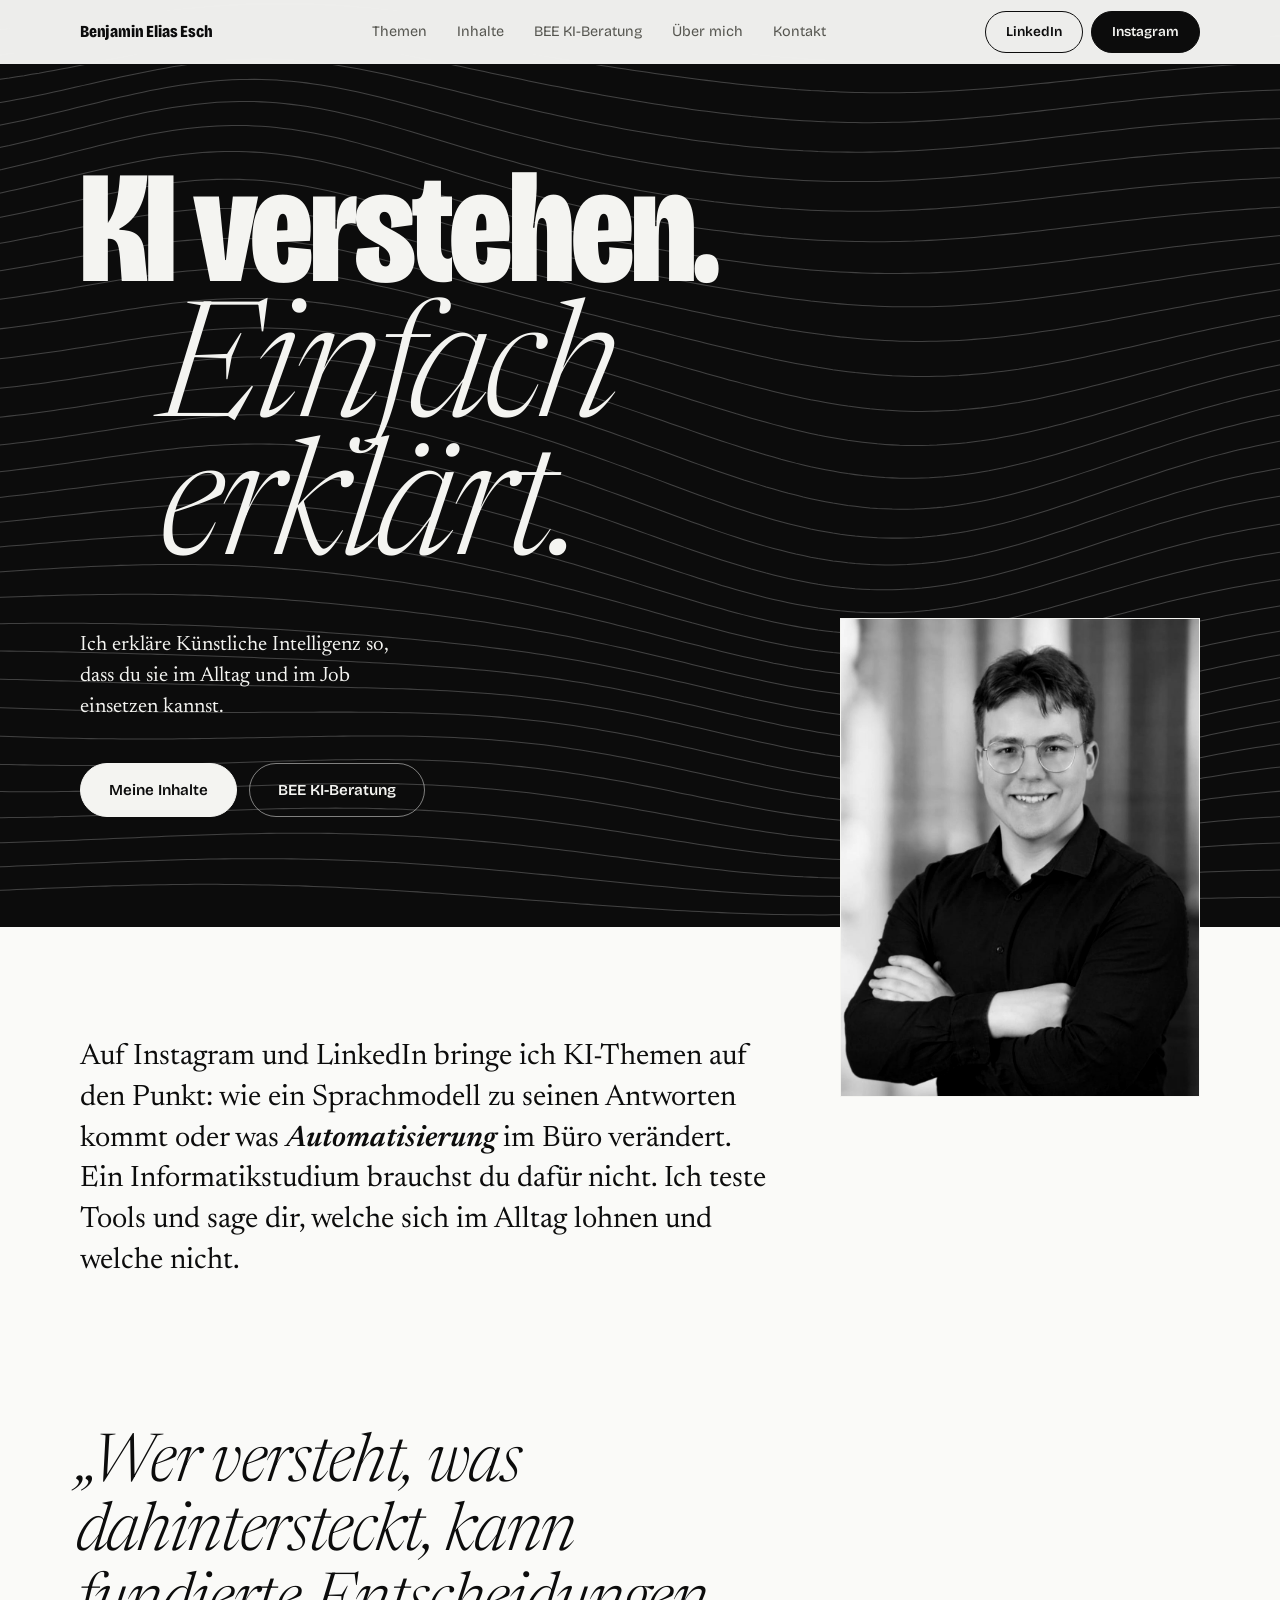
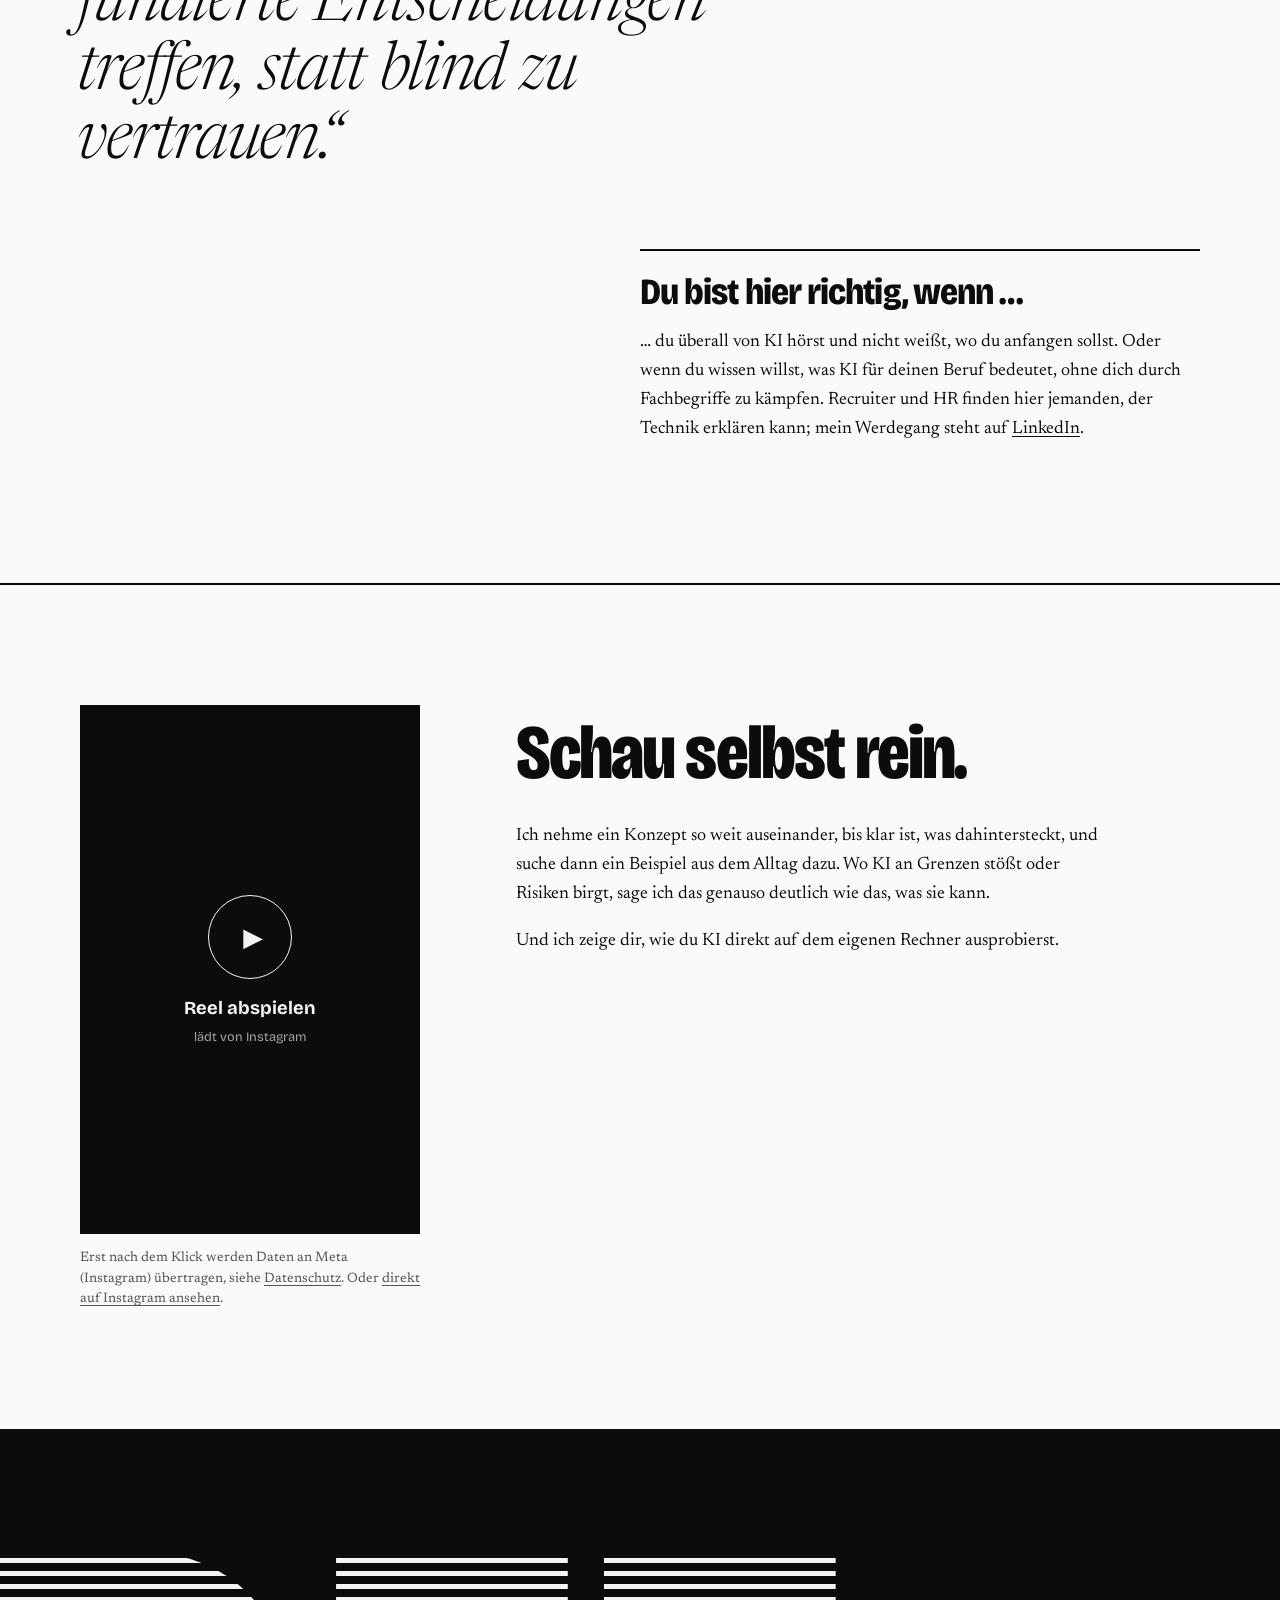
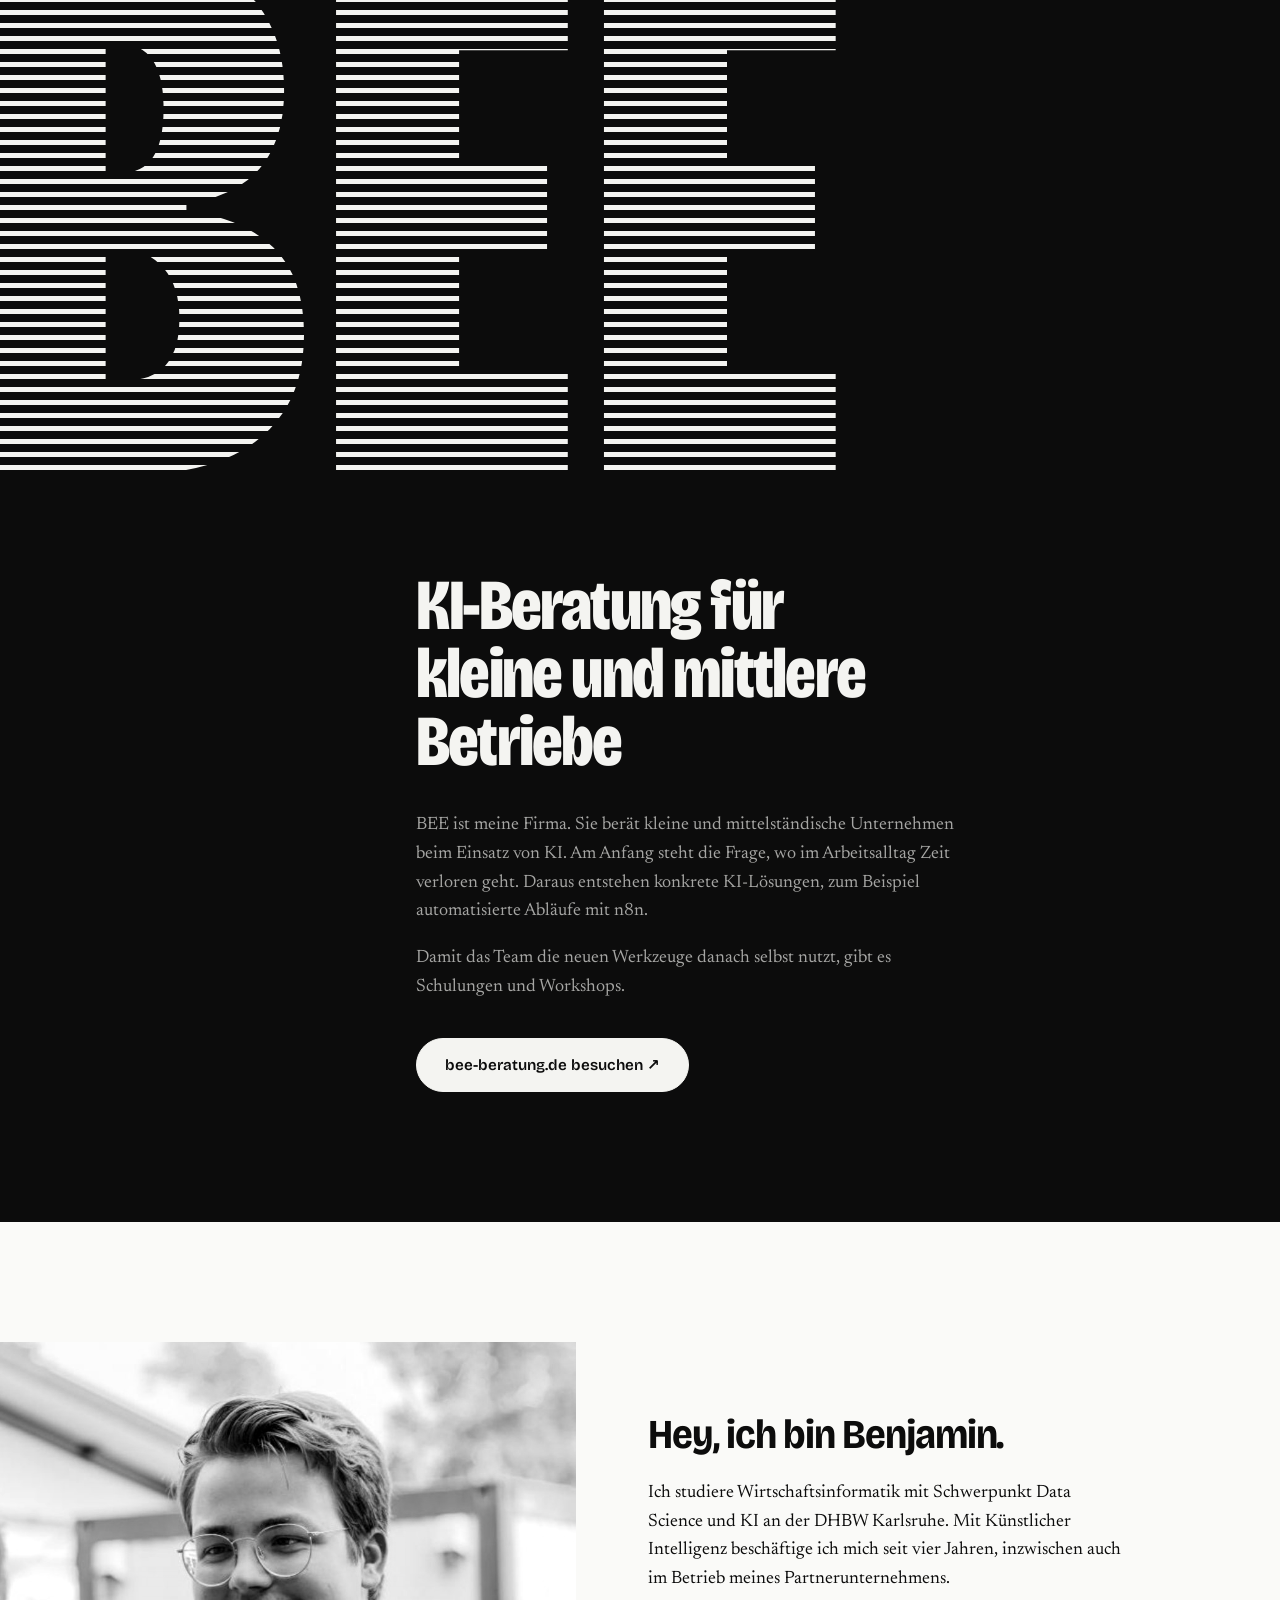
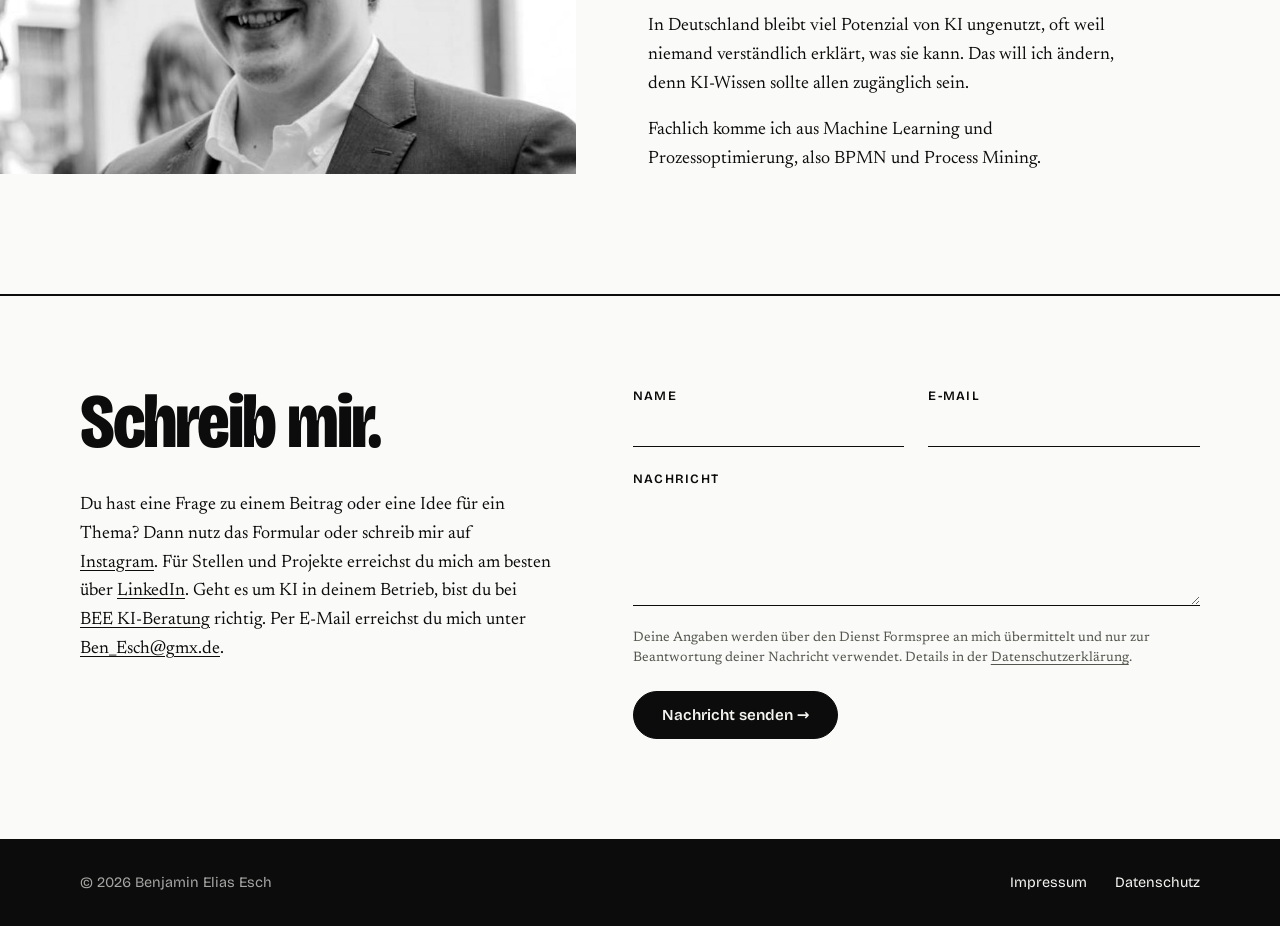
==== commit 3ef26f6d: "Feinschliff nach zweiter Design-Prüfung - BEE-Schriftzug linksbündig und größer, Text versetzt darun" ====
--- a/index.html
+++ b/index.html
@@ -67,7 +67,6 @@
 ════════════════════════════════════════════════════════════ -->
 <section class="section section--themen" id="themen">
   <div class="container">
-    <span class="label">Themen</span>
     <p class="lead">
       Auf Instagram und LinkedIn bringe ich KI-Themen auf den Punkt: wie ein Sprachmodell zu
       seinen Antworten kommt oder was <strong>Automatisierung</strong> im Büro verändert. Ein
@@ -120,14 +119,7 @@
         ich das genauso deutlich wie das, was sie kann.
       </p>
       <p class="body-text">
-        Am besten versteht man KI, wenn man sie selbst ausprobiert. Deshalb zeige ich dir auch,
-        wie du direkt auf dem eigenen Rechner loslegst.
-      </p>
-      <p class="follow">
-        Neue Beiträge auf
-        <a href="https://www.instagram.com/benjamin.elias.esch/" target="_blank" rel="noopener" class="text-link">Instagram</a>
-        und
-        <a href="https://www.linkedin.com/in/benjamin-elias-esch/" target="_blank" rel="noopener" class="text-link">LinkedIn</a>.
+        Und ich zeige dir, wie du KI direkt auf dem eigenen Rechner ausprobierst.
       </p>
     </div>
 
@@ -143,7 +135,7 @@
     <h2 class="headline bee-headline">KI-Beratung für kleine und mittlere Betriebe</h2>
     <div class="bee-text">
       <p class="body-text">
-        BEE ist meine Firma. Wir beraten kleine und mittelständische Unternehmen beim Einsatz von
+        BEE ist meine Firma. Sie berät kleine und mittelständische Unternehmen beim Einsatz von
         KI. Am Anfang steht die Frage, wo im Arbeitsalltag Zeit verloren geht. Daraus entstehen
         konkrete KI-Lösungen, zum Beispiel automatisierte Abläufe mit n8n.
       </p>
@@ -159,7 +151,7 @@
      5. ÜBER MICH  (weiß)
 ════════════════════════════════════════════════════════════ -->
 <section class="section" id="ueber-mich">
-  <div class="container about-grid">
+  <div class="about-grid">
     <figure class="about-photo">
       <img src="img/benjamin-event.jpg" width="932" height="928" 
            alt="Benjamin Elias Esch lächelnd im Gespräch" />
@@ -173,9 +165,8 @@
         auch im Betrieb meines Partnerunternehmens.
       </p>
       <p class="body-text">
-        In Deutschland bleibt viel Potenzial von KI ungenutzt. Meistens liegt das nicht an der
-        Technik, sondern daran, dass sie niemand verständlich erklärt. Das will ich ändern,
-        weil ich finde, dass KI-Wissen allen zugänglich sein sollte.
+        In Deutschland bleibt viel Potenzial von KI ungenutzt, oft weil niemand verständlich
+        erklärt, was sie kann. Das will ich ändern, denn KI-Wissen sollte allen zugänglich sein.
       </p>
       <p class="body-text">
         Fachlich komme ich aus Machine Learning und Prozessoptimierung, also BPMN und Process Mining.
@@ -200,9 +191,8 @@
         <a href="https://www.linkedin.com/in/benjamin-elias-esch/" target="_blank" rel="noopener" class="text-link">LinkedIn</a>.
         Geht es um KI in deinem Betrieb, bist du bei
         <a href="https://bee-beratung.de/" target="_blank" rel="noopener" class="text-link">BEE KI-Beratung</a> richtig.
-      </p>
-      <p class="contact-mail">
-        <a href="mailto:Ben_Esch@gmx.de">Ben_Esch@gmx.de</a>
+        Per E-Mail erreichst du mich unter
+        <a href="mailto:Ben_Esch@gmx.de" class="text-link">Ben_Esch@gmx.de</a>.
       </p>
     </div>
 
--- a/styles.css
+++ b/styles.css
@@ -214,7 +214,7 @@
 }
 .hero-headline {
   font-family: var(--font-display);
-  font-size: clamp(3.6rem, max(17vw, 3.6rem), 9.5rem);
+  font-size: clamp(3.6rem, max(17vw, 3.6rem), 10rem);
   font-weight: 800;
   font-stretch: 75%;
   line-height: .86;
@@ -260,7 +260,7 @@
 
 /* ── Themen ───────────────────────────────────────────────── */
 .section--themen { padding-top: 110px; padding-bottom: 140px; }
-.section--themen .lead { max-width: 780px; }
+.section--themen .lead { max-width: 700px; }
 
 .pull-quote {
   margin: 150px 0 0 -0.05em;
@@ -342,44 +342,44 @@
 }
 .bee-mark {
   font-family: var(--font-display);
-  font-size: 40vw;
+  font-size: 62vw;
   font-weight: 800;
   font-stretch: 75%;
   line-height: .74;
-  letter-spacing: -.01em;
-  text-align: center;
+  letter-spacing: .015em;
   white-space: nowrap;
+  margin-left: -.04em;
   /* Buchstaben aus waagerechten Linien */
   background: repeating-linear-gradient(180deg, var(--clr-on-ink) 0 5px, transparent 5px 13px);
   -webkit-background-clip: text;
   background-clip: text;
   -webkit-text-fill-color: transparent;
   color: var(--clr-on-ink);
-  margin-bottom: 72px;
-}
-.bee-grid {
-  display: grid;
-  grid-template-columns: minmax(0, 1fr) minmax(0, 480px);
-  gap: 64px;
-  align-items: start;
-}
+  margin-bottom: 64px;
+}
+.bee-grid { max-width: 1200px; }
+.bee-grid > * { margin-left: 30%; }
 .bee-headline {
   font-size: clamp(2.6rem, 5.6vw, 5.4rem);
-  margin-bottom: 0;
-}
+  max-width: 14ch;
+  margin-bottom: 36px;
+}
+.bee-text { max-width: 560px; }
 .bee .body-text { color: var(--clr-on-ink-muted); }
 .bee .btn { margin-top: 18px; }
 
 /* ── Über mich ───────────────────────────────────────────── */
 .about-grid {
   display: grid;
-  grid-template-columns: minmax(0, 4fr) minmax(0, 7fr);
-  gap: 80px;
-  align-items: center;
-}
+  grid-template-columns: 45vw minmax(0, 520px);
+  gap: 72px;
+  align-items: end;
+}
+.about-text { padding-right: var(--gutter); }
 .about-photo img {
   width: 100%;
-  aspect-ratio: 1;
+  aspect-ratio: 4 / 3;
+  object-position: center 30%;
   object-fit: cover;
   filter: grayscale(1) contrast(1.05);
 }
@@ -392,14 +392,6 @@
   gap: 80px;
   align-items: start;
 }
-.contact-mail {
-  margin-top: 28px;
-  font-family: var(--font-display);
-  font-size: clamp(1.3rem, 2.2vw, 1.7rem);
-  font-weight: 700;
-  overflow-wrap: anywhere;
-}
-.contact-mail a { text-decoration: underline; text-decoration-thickness: 2px; text-underline-offset: 6px; }
 
 .contact-form { display: flex; flex-direction: column; gap: 22px; }
 .form-row { display: grid; grid-template-columns: 1fr 1fr; gap: 24px; }
@@ -491,7 +483,7 @@
   .nav-links { display: none; }
   .hero-grid { grid-template-columns: minmax(0, 1fr) 280px; gap: 40px; }
   .hero-photo { margin-bottom: -240px; }
-  .section--themen .lead { max-width: calc(100% - 320px); }
+  .section--themen .lead { max-width: calc(100% - 340px); }
   .inhalte-grid { grid-template-columns: 300px minmax(0, 1fr); gap: 56px; }
 }
 
@@ -499,7 +491,8 @@
   :root { --gutter: 20px; }
   body { font-size: 1.06rem; }
   .section { padding: 80px 0; }
-  .nav-social .btn-outline { display: none; }
+  .nav-logo { font-size: .95rem; }
+  .nav-social .btn-small { padding: 7px 12px; font-size: .78rem; }
 
   .hero { padding-top: calc(var(--nav-h) + 48px); padding-bottom: 0; }
   .hero-grid { grid-template-columns: 1fr; gap: 0; }
@@ -513,12 +506,15 @@
 
   .inhalte-grid, .bee-grid, .about-grid, .contact-grid, .form-row { grid-template-columns: 1fr; gap: 40px; }
   .form-row { gap: 22px; }
-  .reel-wrap { max-width: 300px; }
+  .reel-wrap { max-width: 300px; order: 2; }
+  .inhalte-text { padding-top: 0; }
 
   .bee { padding: 64px 0 90px; }
-  .bee-mark { font-size: 74vw; margin-bottom: 48px; }
+  .bee-mark { font-size: 76vw; margin: 0 0 48px var(--gutter); }
+  .bee-grid > * { margin-left: 0; }
   .bee-grid { gap: 28px; }
 
-  .about-photo { width: 78%; }
+  .about-photo { width: 88%; }
+  .about-text { padding: 0 var(--gutter); }
   .legal-head { padding: calc(var(--nav-h) + 48px) 0 48px; }
 }
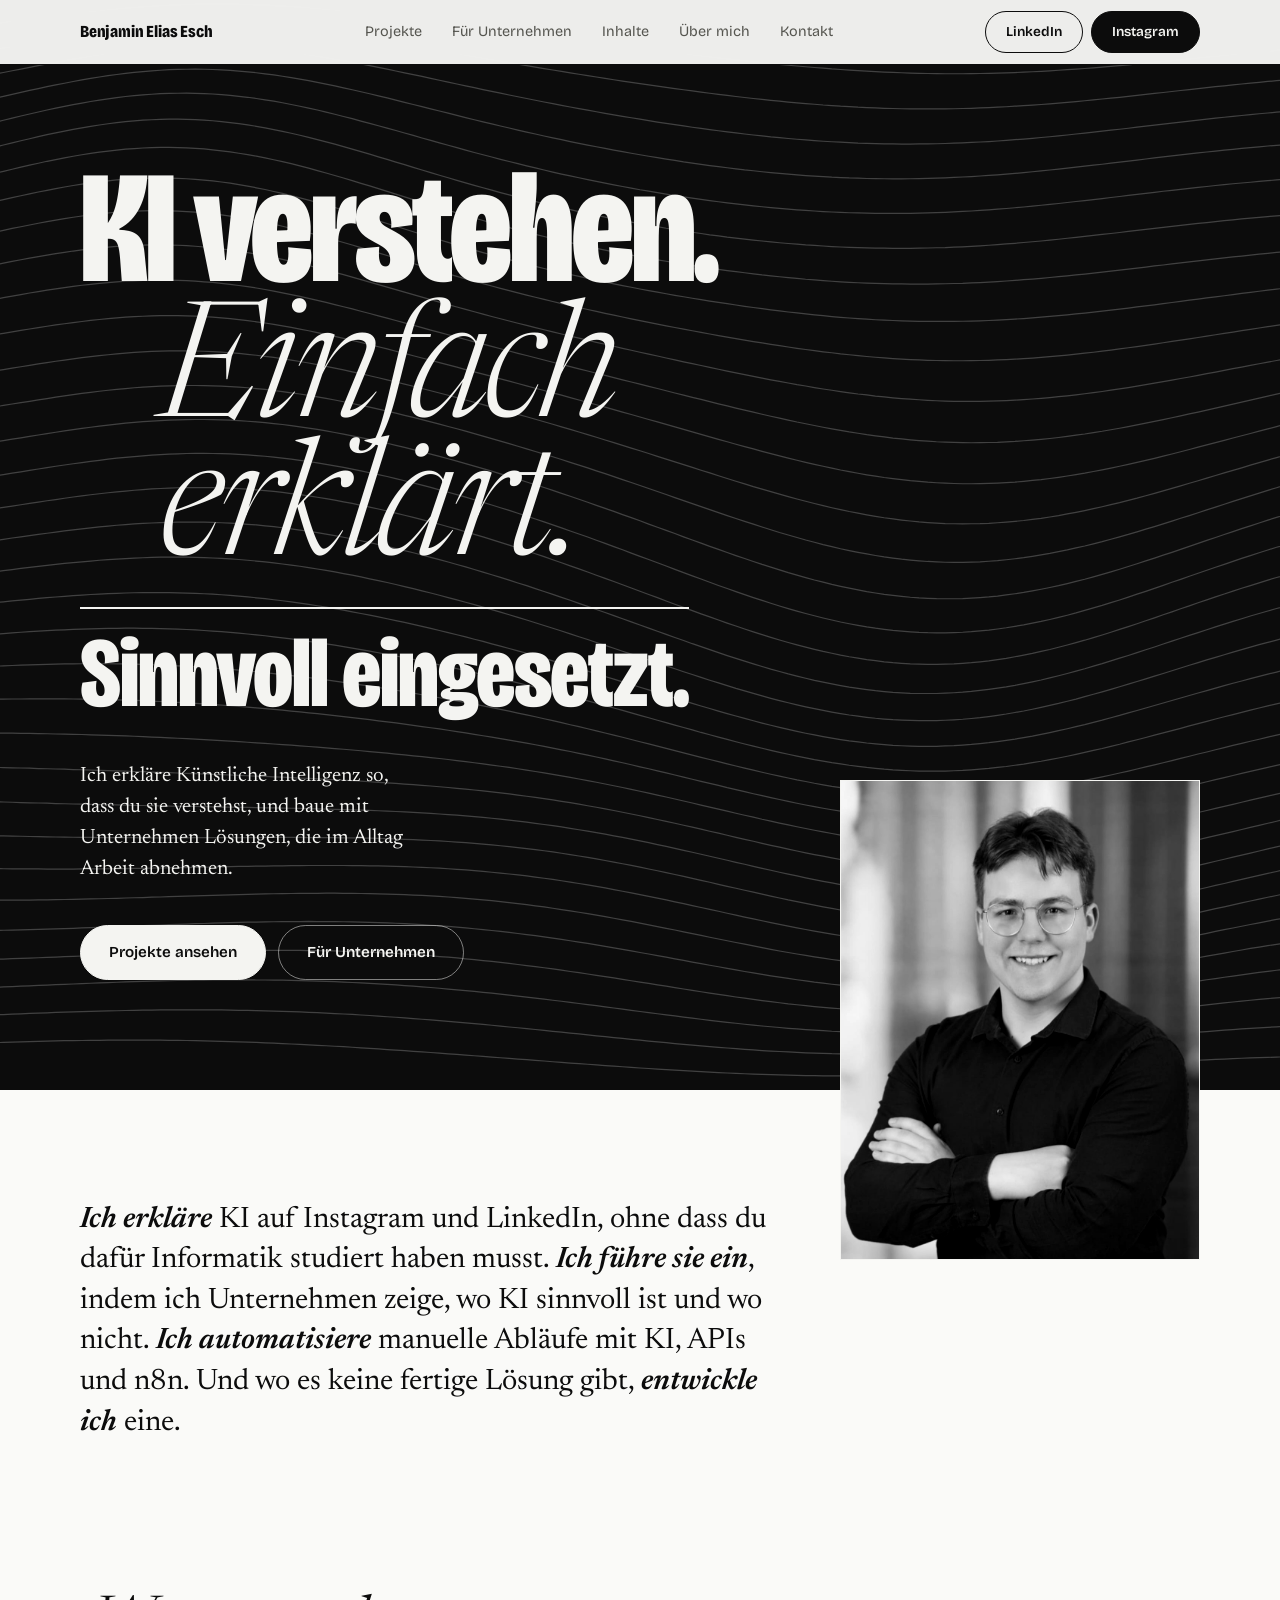
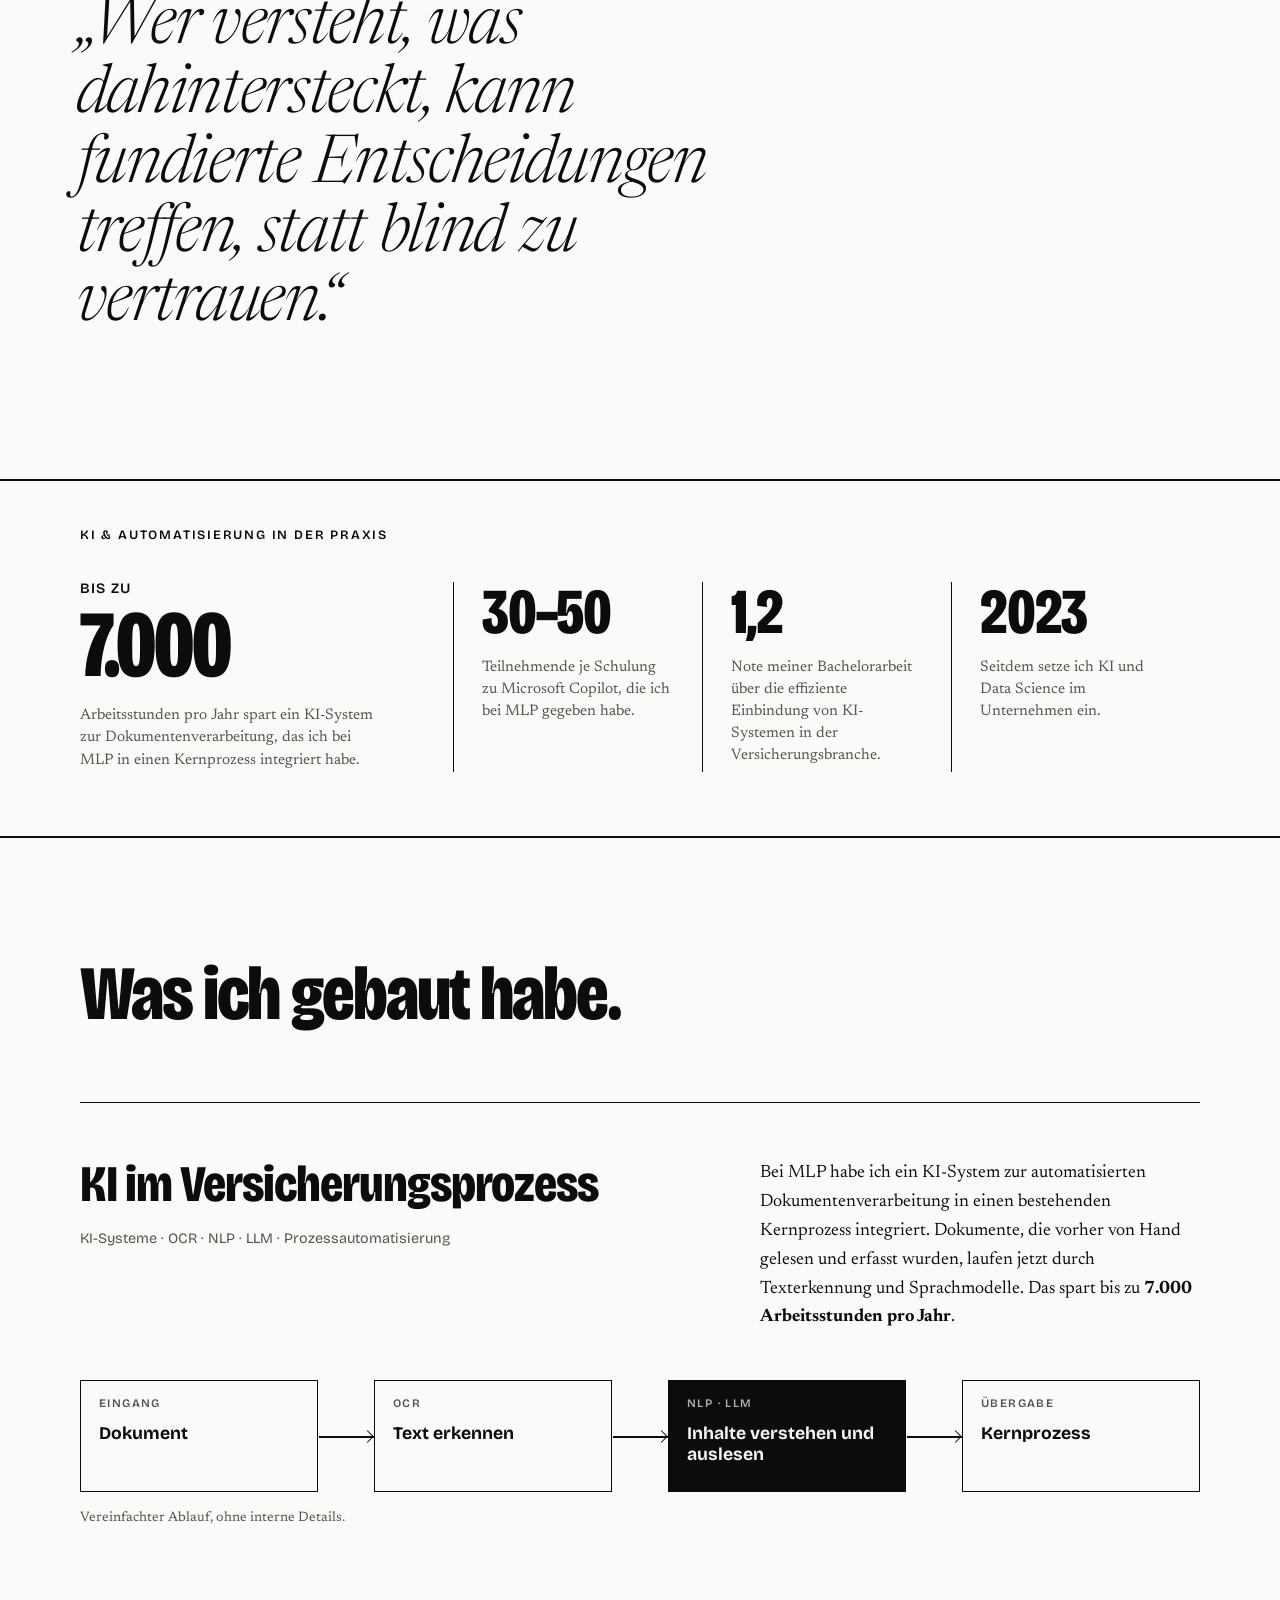
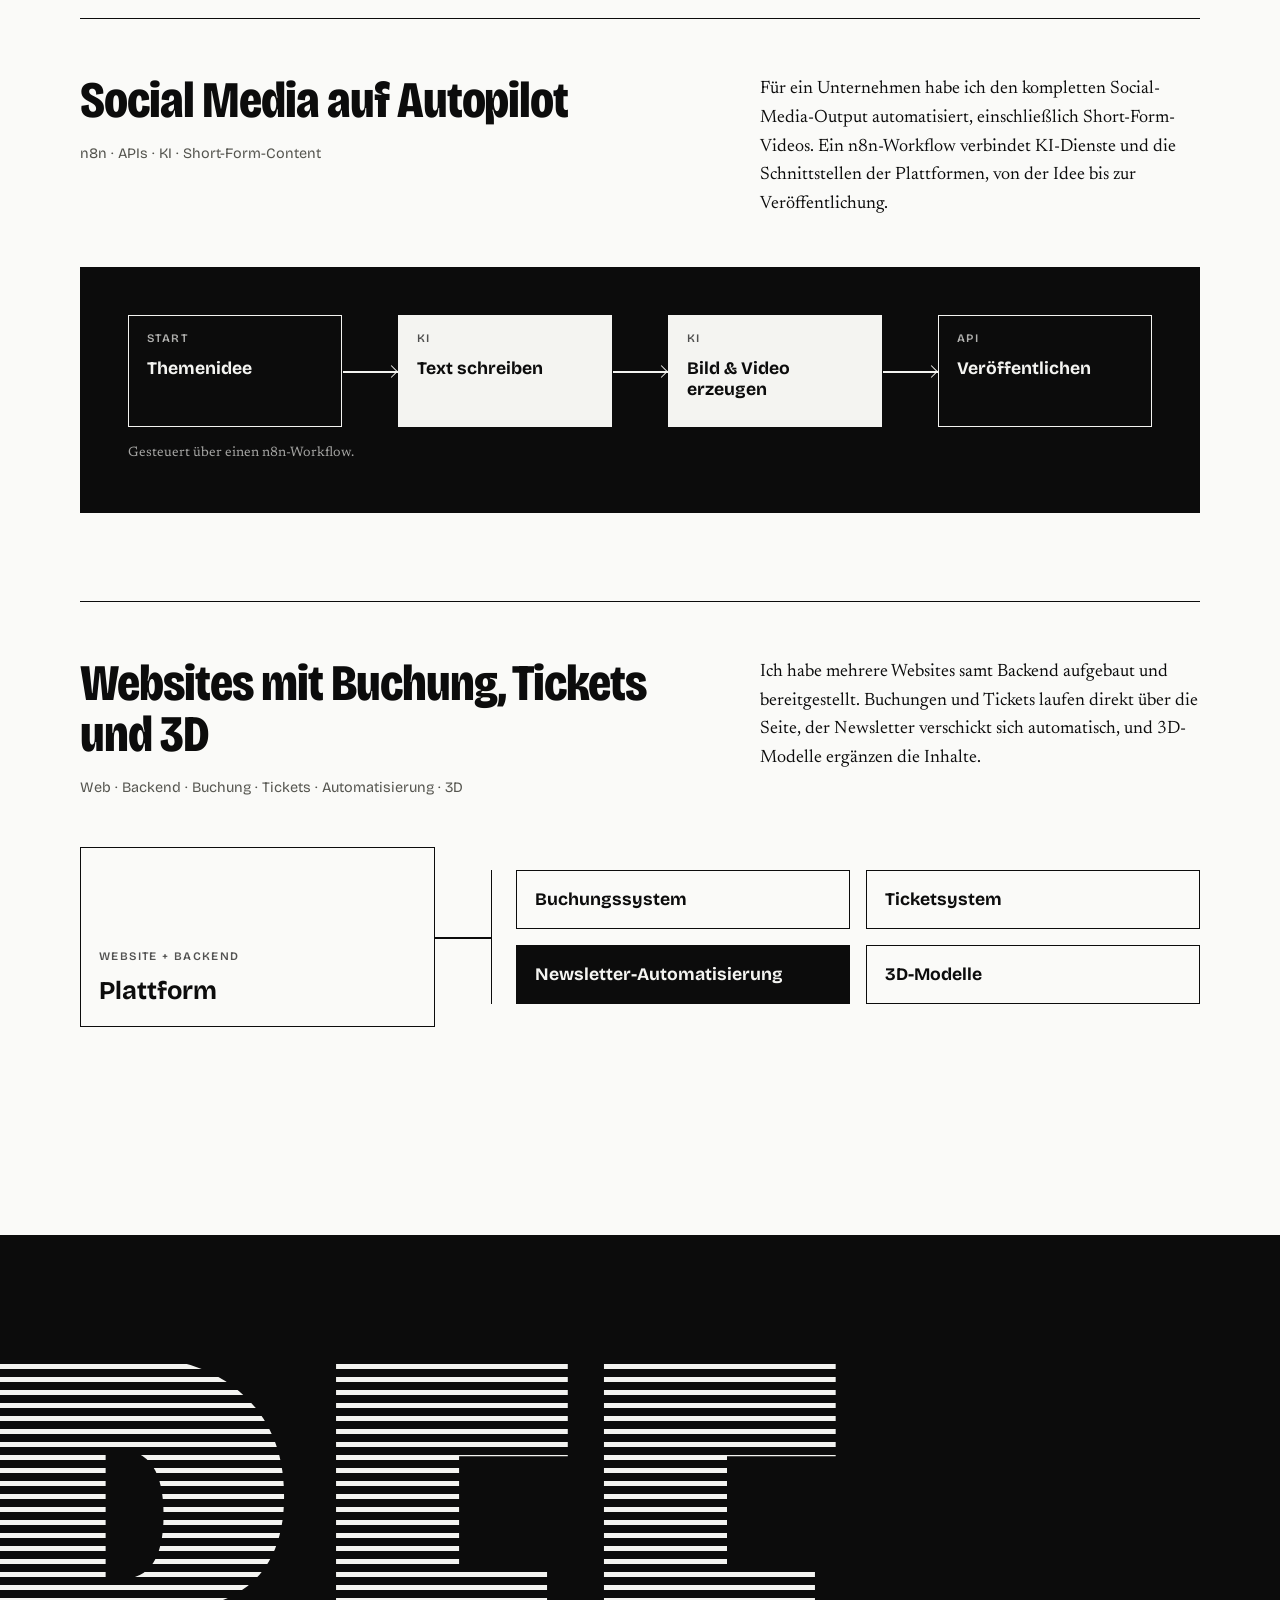
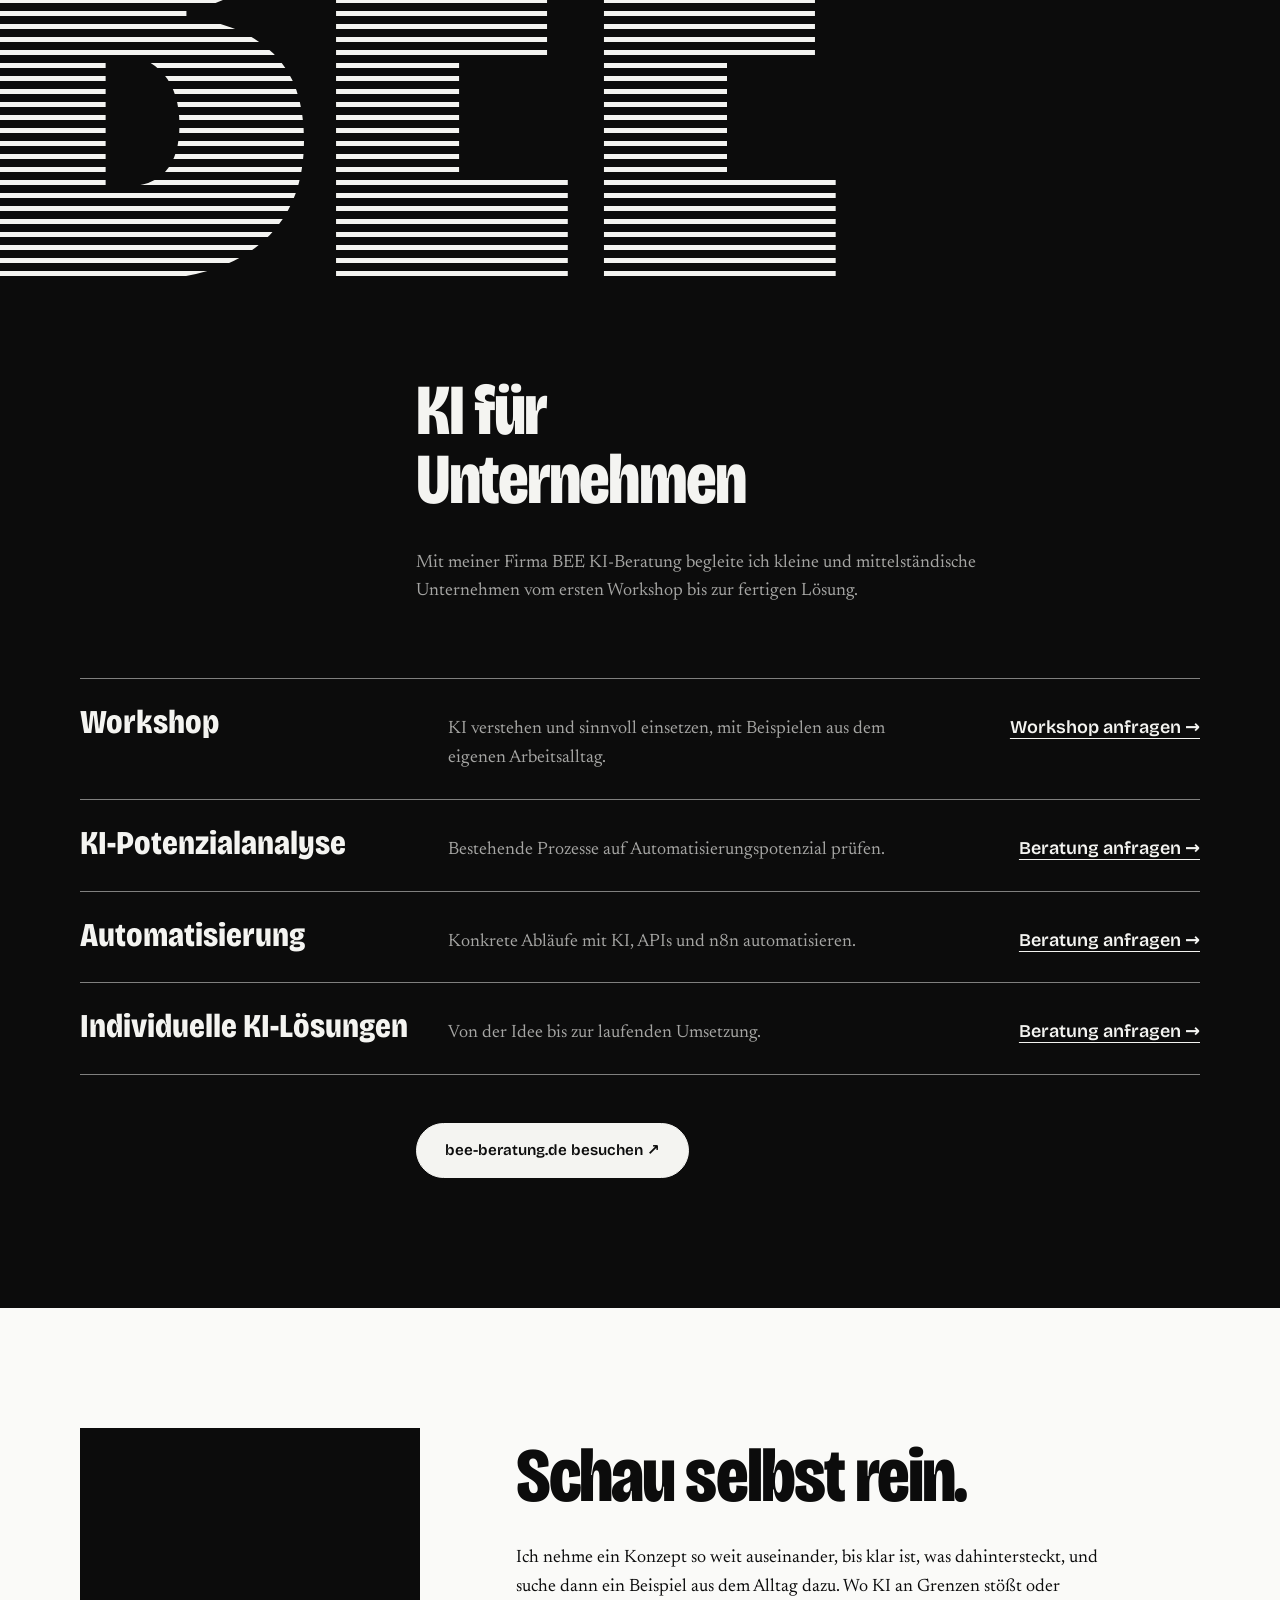
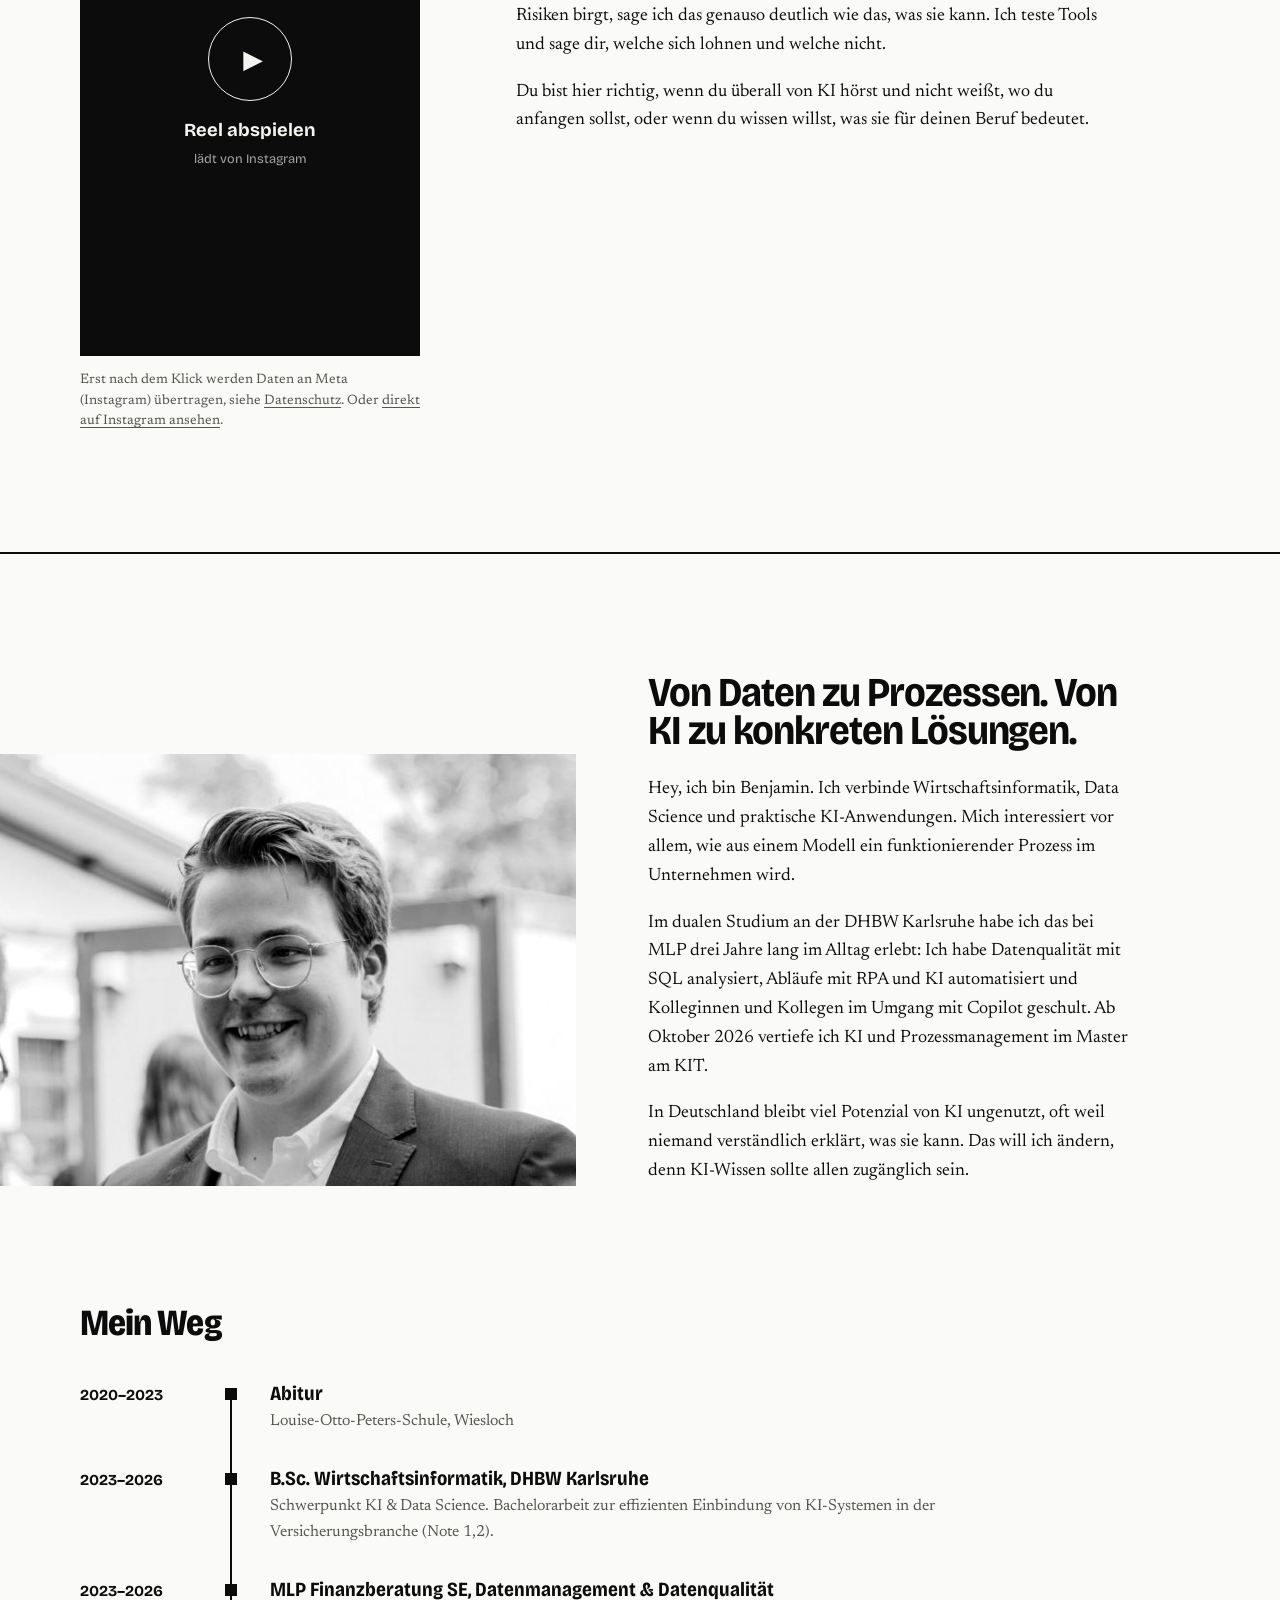
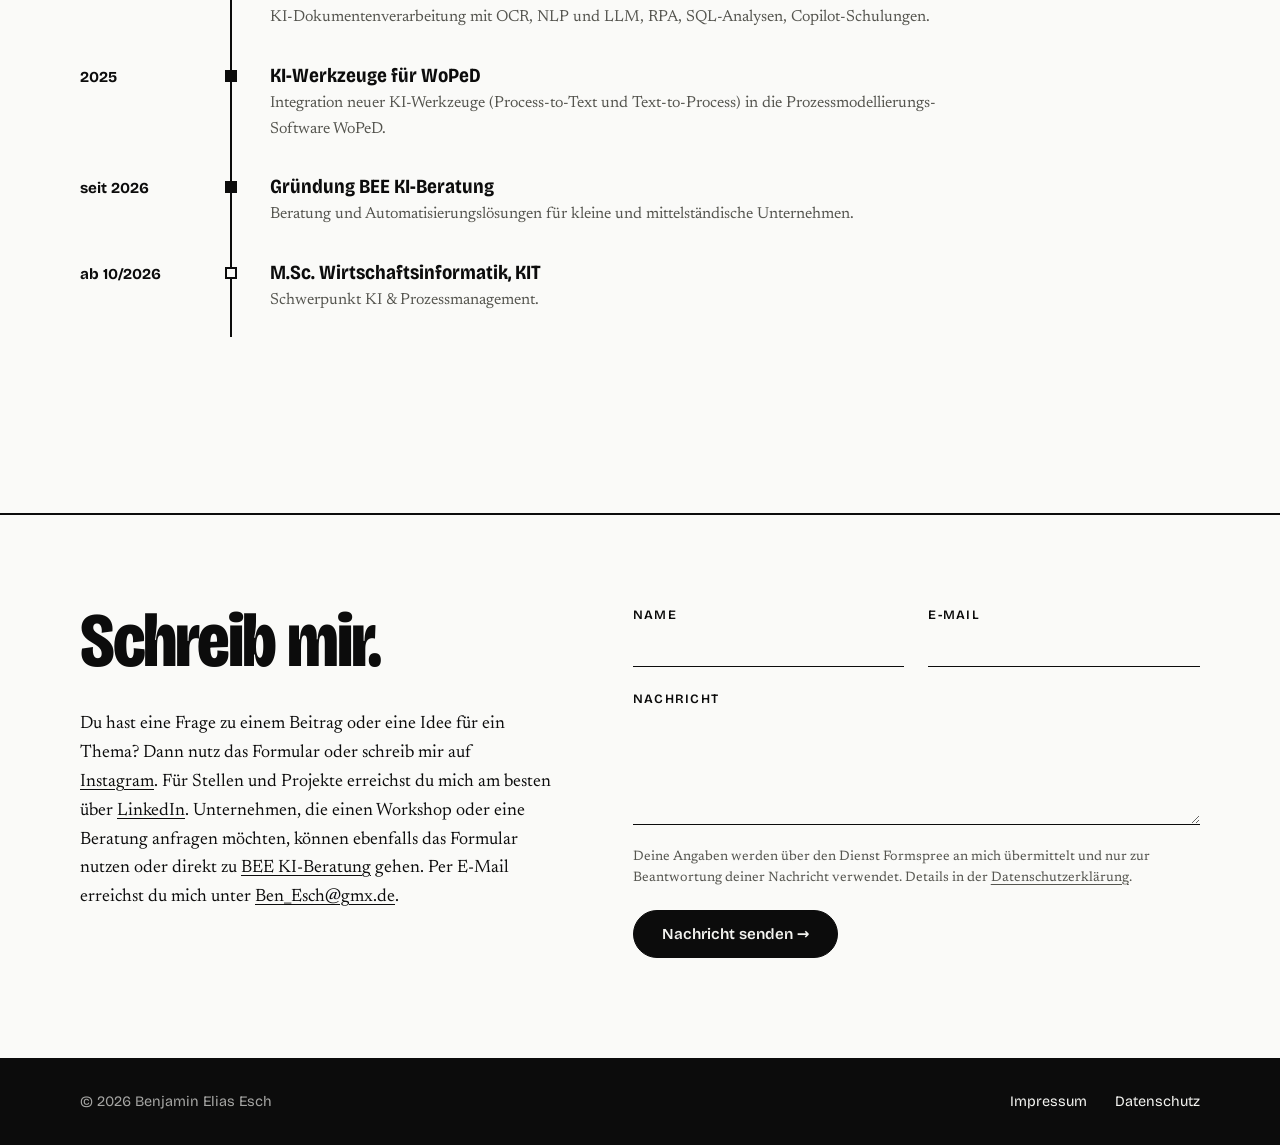
==== commit dbb50f32: "Projekte, Belege, Angebote für Unternehmen und Werdegang ergänzen - Hero um „Sinnvoll eingesetzt.“ e" ====
--- a/index.html
+++ b/index.html
@@ -3,14 +3,14 @@
 <head>
   <meta charset="UTF-8" />
   <meta name="viewport" content="width=device-width, initial-scale=1.0" />
-  <title>Benjamin Elias Esch · KI verständlich erklärt</title>
-  <meta name="description" content="Benjamin Elias Esch erklärt Künstliche Intelligenz verständlich auf Instagram und LinkedIn und berät mit BEE KI-Beratung kleine und mittelständische Unternehmen." />
+  <title>Benjamin Elias Esch · KI verstehen und einsetzen</title>
+  <meta name="description" content="Benjamin Elias Esch erklärt Künstliche Intelligenz verständlich, automatisiert Prozesse mit KI und n8n und berät mit BEE KI-Beratung kleine und mittelständische Unternehmen." />
   <link rel="preload" href="fonts/bricolage-grotesque-latin-standard-normal.woff2" as="font" type="font/woff2" crossorigin />
   <link rel="stylesheet" href="styles.css" />
 </head>
 <body>
 
-<a class="skip-link" href="#themen">Zum Inhalt springen</a>
+<a class="skip-link" href="#was-ich-mache">Zum Inhalt springen</a>
 
 <!-- ════════════════════════════════════════════════════════════
      NAV
@@ -20,9 +20,9 @@
     <a href="#top" class="nav-logo">Benjamin Elias Esch</a>
     <nav aria-label="Hauptnavigation">
       <ul class="nav-links">
-        <li><a href="#themen">Themen</a></li>
+        <li><a href="#projekte">Projekte</a></li>
+        <li><a href="#unternehmen">Für Unternehmen</a></li>
         <li><a href="#inhalte">Inhalte</a></li>
-        <li><a href="#bee">BEE KI-Beratung</a></li>
         <li><a href="#ueber-mich">Über mich</a></li>
         <li><a href="#kontakt">Kontakt</a></li>
       </ul>
@@ -45,13 +45,15 @@
       <h1 class="hero-headline">
         <span>KI verstehen.</span>
         <em>Einfach erklärt.</em>
+        <span class="hero-headline-3">Sinnvoll eingesetzt.</span>
       </h1>
       <p class="hero-sub">
-        Ich erkläre Künstliche Intelligenz so, dass du sie im Alltag und im Job einsetzen kannst.
+        Ich erkläre Künstliche Intelligenz so, dass du sie verstehst, und baue mit Unternehmen
+        Lösungen, die im Alltag Arbeit abnehmen.
       </p>
       <div class="hero-ctas">
-        <a href="#inhalte" class="btn btn-paper">Meine Inhalte</a>
-        <a href="#bee" class="btn btn-outline-light">BEE KI-Beratung</a>
+        <a href="#projekte" class="btn btn-paper">Projekte ansehen</a>
+        <a href="#unternehmen" class="btn btn-outline-light">Für Unternehmen</a>
       </div>
     </div>
 
@@ -63,37 +65,176 @@
 </section>
 
 <!-- ════════════════════════════════════════════════════════════
-     2. THEMEN + FÜR WEN  (weiß, einspaltig)
-════════════════════════════════════════════════════════════ -->
-<section class="section section--themen" id="themen">
+     2. WAS ICH MIT KI MACHE  (weiß, einspaltig)
+════════════════════════════════════════════════════════════ -->
+<section class="section section--themen" id="was-ich-mache">
   <div class="container">
+    <h2 class="visually-hidden">Was ich mit KI mache</h2>
     <p class="lead">
-      Auf Instagram und LinkedIn bringe ich KI-Themen auf den Punkt: wie ein Sprachmodell zu
-      seinen Antworten kommt oder was <strong>Automatisierung</strong> im Büro verändert. Ein
-      Informatikstudium brauchst du dafür nicht. Ich teste Tools und sage dir, welche sich im
-      Alltag lohnen und welche nicht.
+      <strong>Ich erkläre</strong> KI auf Instagram und LinkedIn, ohne dass du dafür Informatik
+      studiert haben musst. <strong>Ich führe sie ein</strong>, indem ich Unternehmen zeige, wo KI
+      sinnvoll ist und wo nicht. <strong>Ich automatisiere</strong> manuelle Abläufe mit KI, APIs
+      und n8n. Und wo es keine fertige Lösung gibt, <strong>entwickle ich</strong> eine.
     </p>
 
     <blockquote class="pull-quote">
       <p>„Wer versteht, was dahintersteckt, kann fundierte Entscheidungen treffen, statt blind zu vertrauen.“</p>
     </blockquote>
-
-    <div class="fuer-wen">
-      <h2 class="headline headline--small">Du bist hier richtig, wenn …</h2>
-      <p class="body-text">
-        … du überall von KI hörst und nicht weißt, wo du anfangen sollst. Oder wenn du wissen
-        willst, was KI für deinen Beruf bedeutet, ohne dich durch Fachbegriffe zu kämpfen.
-        Recruiter und HR finden hier jemanden, der Technik erklären kann; mein Werdegang steht auf
-        <a href="https://www.linkedin.com/in/benjamin-elias-esch/" target="_blank" rel="noopener" class="text-link">LinkedIn</a>.
-      </p>
-    </div>
-  </div>
-</section>
-
-<!-- ════════════════════════════════════════════════════════════
-     3. INHALTE + ANSATZ  (weiß, Linie oben)
-════════════════════════════════════════════════════════════ -->
-<section class="section section--ruled" id="inhalte">
+  </div>
+</section>
+
+<!-- ════════════════════════════════════════════════════════════
+     3. BELEGE  (Zahlenleiste)
+════════════════════════════════════════════════════════════ -->
+<section class="proof" aria-labelledby="proof-titel">
+  <div class="container">
+    <h2 class="proof-title" id="proof-titel">KI &amp; Automatisierung in der Praxis</h2>
+    <dl class="proof-list">
+      <div class="proof-item proof-item--wide">
+        <dt><span class="proof-pre">bis zu</span> 7.000</dt>
+        <dd>Arbeitsstunden pro Jahr spart ein KI-System zur Dokumentenverarbeitung, das ich bei MLP in einen Kernprozess integriert habe.</dd>
+      </div>
+      <div class="proof-item">
+        <dt>30–50</dt>
+        <dd>Teilnehmende je Schulung zu Microsoft Copilot, die ich bei MLP gegeben habe.</dd>
+      </div>
+      <div class="proof-item">
+        <dt>1,2</dt>
+        <dd>Note meiner Bachelorarbeit über die effiziente Einbindung von KI-Systemen in der Versicherungsbranche.</dd>
+      </div>
+      <div class="proof-item">
+        <dt>2023</dt>
+        <dd>Seitdem setze ich KI und Data Science im Unternehmen ein.</dd>
+      </div>
+    </dl>
+  </div>
+</section>
+
+<!-- ════════════════════════════════════════════════════════════
+     4. PROJEKTE  (weiß, Fallbeispiele mit Ablaufdiagrammen)
+════════════════════════════════════════════════════════════ -->
+<section class="section section--ruled" id="projekte">
+  <div class="container">
+    <h2 class="headline projekte-headline">Was ich gebaut habe.</h2>
+
+    <!-- Fall 1: Dokumentenverarbeitung -->
+    <article class="case">
+      <header class="case-head">
+        <h3 class="case-title">KI im Versicherungs&shy;prozess</h3>
+        <p class="case-tags">KI-Systeme · OCR · NLP · LLM · Prozessautomatisierung</p>
+      </header>
+      <p class="case-text">
+        Bei MLP habe ich ein KI-System zur automatisierten Dokumentenverarbeitung in einen
+        bestehenden Kernprozess integriert. Dokumente, die vorher von Hand gelesen und erfasst
+        wurden, laufen jetzt durch Texterkennung und Sprachmodelle. Das spart bis zu
+        <strong>7.000 Arbeitsstunden pro Jahr</strong>.
+      </p>
+      <figure class="flow-figure">
+        <ol class="flow" aria-label="Ablauf der Dokumentenverarbeitung">
+          <li class="flow-step"><span class="flow-kind">Eingang</span>Dokument</li>
+          <li class="flow-step"><span class="flow-kind">OCR</span>Text erkennen</li>
+          <li class="flow-step flow-step--ai"><span class="flow-kind">NLP · LLM</span>Inhalte verstehen und auslesen</li>
+          <li class="flow-step"><span class="flow-kind">Übergabe</span>Kernprozess</li>
+        </ol>
+        <figcaption>Vereinfachter Ablauf, ohne interne Details.</figcaption>
+      </figure>
+    </article>
+
+    <!-- Fall 2: Social Media -->
+    <article class="case case--flip">
+      <header class="case-head">
+        <h3 class="case-title">Social Media auf Autopilot</h3>
+        <p class="case-tags">n8n · APIs · KI · Short-Form-Content</p>
+      </header>
+      <p class="case-text">
+        Für ein Unternehmen habe ich den kompletten Social-Media-Output automatisiert,
+        einschließlich Short-Form-Videos. Ein n8n-Workflow verbindet KI-Dienste und die
+        Schnittstellen der Plattformen, von der Idee bis zur Veröffentlichung.
+      </p>
+      <figure class="flow-figure">
+        <ol class="flow" aria-label="Ablauf der Social-Media-Automatisierung">
+          <li class="flow-step"><span class="flow-kind">Start</span>Themenidee</li>
+          <li class="flow-step flow-step--ai"><span class="flow-kind">KI</span>Text schreiben</li>
+          <li class="flow-step flow-step--ai"><span class="flow-kind">KI</span>Bild &amp; Video erzeugen</li>
+          <li class="flow-step"><span class="flow-kind">API</span>Veröffentlichen</li>
+        </ol>
+        <figcaption>Gesteuert über einen n8n-Workflow.</figcaption>
+      </figure>
+    </article>
+
+    <!-- Fall 3: Veranstaltungsplattform -->
+    <article class="case">
+      <header class="case-head">
+        <h3 class="case-title">Websites mit Buchung, Tickets und 3D</h3>
+        <p class="case-tags">Web · Backend · Buchung · Tickets · Automatisierung · 3D</p>
+      </header>
+      <p class="case-text">
+        Ich habe mehrere Websites samt Backend aufgebaut und bereitgestellt. Buchungen und
+        Tickets laufen direkt über die Seite, der Newsletter verschickt sich automatisch, und
+        3D-Modelle ergänzen die Inhalte.
+      </p>
+      <figure class="flow-figure">
+        <div class="hub" aria-label="Aufbau der Plattform">
+          <p class="flow-step hub-core"><span class="flow-kind">Website + Backend</span>Plattform</p>
+          <ul class="hub-spokes">
+            <li class="flow-step">Buchungssystem</li>
+            <li class="flow-step">Ticketsystem</li>
+            <li class="flow-step flow-step--ai">Newsletter-Automatisierung</li>
+            <li class="flow-step">3D-Modelle</li>
+          </ul>
+        </div>
+      </figure>
+    </article>
+  </div>
+</section>
+
+<!-- ════════════════════════════════════════════════════════════
+     5. FÜR UNTERNEHMEN / BEE  (schwarz, randlos)
+════════════════════════════════════════════════════════════ -->
+<section class="bee" id="unternehmen">
+  <p class="bee-mark" aria-hidden="true">BEE</p>
+  <div class="container bee-grid">
+    <h2 class="headline bee-headline">KI für Unternehmen</h2>
+    <div class="bee-text">
+      <p class="body-text">
+        Mit meiner Firma BEE KI-Beratung begleite ich kleine und mittelständische Unternehmen
+        vom ersten Workshop bis zur fertigen Lösung.
+      </p>
+    </div>
+
+    <ul class="offers">
+      <li class="offer">
+        <h3 class="offer-title">Workshop</h3>
+        <p class="offer-desc">KI verstehen und sinnvoll einsetzen, mit Beispielen aus dem eigenen Arbeitsalltag.</p>
+        <a href="#kontakt" class="offer-cta" data-anliegen="Workshop">Workshop anfragen →</a>
+      </li>
+      <li class="offer">
+        <h3 class="offer-title">KI-Potenzialanalyse</h3>
+        <p class="offer-desc">Bestehende Prozesse auf Automatisierungspotenzial prüfen.</p>
+        <a href="#kontakt" class="offer-cta" data-anliegen="KI-Potenzialanalyse">Beratung anfragen →</a>
+      </li>
+      <li class="offer">
+        <h3 class="offer-title">Automatisierung</h3>
+        <p class="offer-desc">Konkrete Abläufe mit KI, APIs und n8n automatisieren.</p>
+        <a href="#kontakt" class="offer-cta" data-anliegen="Automatisierung">Beratung anfragen →</a>
+      </li>
+      <li class="offer">
+        <h3 class="offer-title">Individuelle KI-Lösungen</h3>
+        <p class="offer-desc">Von der Idee bis zur laufenden Umsetzung.</p>
+        <a href="#kontakt" class="offer-cta" data-anliegen="Individuelle KI-Lösung">Beratung anfragen →</a>
+      </li>
+    </ul>
+
+    <p class="bee-link">
+      <a href="https://bee-beratung.de/" target="_blank" rel="noopener" class="btn btn-paper">bee-beratung.de besuchen ↗</a>
+    </p>
+  </div>
+</section>
+
+<!-- ════════════════════════════════════════════════════════════
+     6. INHALTE  (weiß)
+════════════════════════════════════════════════════════════ -->
+<section class="section" id="inhalte">
   <div class="container inhalte-grid">
 
     <div class="reel-wrap">
@@ -116,67 +257,100 @@
       <p class="body-text">
         Ich nehme ein Konzept so weit auseinander, bis klar ist, was dahintersteckt, und suche
         dann ein Beispiel aus dem Alltag dazu. Wo KI an Grenzen stößt oder Risiken birgt, sage
-        ich das genauso deutlich wie das, was sie kann.
-      </p>
-      <p class="body-text">
-        Und ich zeige dir, wie du KI direkt auf dem eigenen Rechner ausprobierst.
-      </p>
-    </div>
-
-  </div>
-</section>
-
-<!-- ════════════════════════════════════════════════════════════
-     4. BEE KI-BERATUNG  (schwarz, randlos)
-════════════════════════════════════════════════════════════ -->
-<section class="bee" id="bee">
-  <p class="bee-mark" aria-hidden="true">BEE</p>
-  <div class="container bee-grid">
-    <h2 class="headline bee-headline">KI-Beratung für kleine und mittlere Betriebe</h2>
-    <div class="bee-text">
-      <p class="body-text">
-        BEE ist meine Firma. Sie berät kleine und mittelständische Unternehmen beim Einsatz von
-        KI. Am Anfang steht die Frage, wo im Arbeitsalltag Zeit verloren geht. Daraus entstehen
-        konkrete KI-Lösungen, zum Beispiel automatisierte Abläufe mit n8n.
-      </p>
-      <p class="body-text">
-        Damit das Team die neuen Werkzeuge danach selbst nutzt, gibt es Schulungen und Workshops.
-      </p>
-      <a href="https://bee-beratung.de/" target="_blank" rel="noopener" class="btn btn-paper">bee-beratung.de besuchen ↗</a>
-    </div>
-  </div>
-</section>
-
-<!-- ════════════════════════════════════════════════════════════
-     5. ÜBER MICH  (weiß)
-════════════════════════════════════════════════════════════ -->
-<section class="section" id="ueber-mich">
+        ich das genauso deutlich wie das, was sie kann. Ich teste Tools und sage dir, welche sich
+        lohnen und welche nicht.
+      </p>
+      <p class="body-text">
+        Du bist hier richtig, wenn du überall von KI hörst und nicht weißt, wo du anfangen
+        sollst, oder wenn du wissen willst, was sie für deinen Beruf bedeutet.
+      </p>
+    </div>
+
+  </div>
+</section>
+
+<!-- ════════════════════════════════════════════════════════════
+     7. ÜBER MICH + MEIN WEG  (weiß, Linie oben)
+════════════════════════════════════════════════════════════ -->
+<section class="section section--ruled" id="ueber-mich">
   <div class="about-grid">
     <figure class="about-photo">
-      <img src="img/benjamin-event.jpg" width="932" height="928" 
+      <img src="img/benjamin-event.jpg" width="932" height="928"
            alt="Benjamin Elias Esch lächelnd im Gespräch" />
     </figure>
 
     <div class="about-text">
-      <h2 class="headline headline--quiet">Hey, ich bin Benjamin.</h2>
-      <p class="body-text">
-        Ich studiere Wirtschaftsinformatik mit Schwerpunkt Data Science und KI an der DHBW
-        Karlsruhe. Mit Künstlicher Intelligenz beschäftige ich mich seit vier Jahren, inzwischen
-        auch im Betrieb meines Partnerunternehmens.
+      <h2 class="headline headline--quiet">Von Daten zu Prozessen. Von KI zu konkreten Lösungen.</h2>
+      <p class="body-text">
+        Hey, ich bin Benjamin. Ich verbinde Wirtschaftsinformatik, Data Science und praktische
+        KI-Anwendungen. Mich interessiert vor allem, wie aus einem Modell ein funktionierender
+        Prozess im Unternehmen wird.
+      </p>
+      <p class="body-text">
+        Im dualen Studium an der DHBW Karlsruhe habe ich das bei MLP drei Jahre lang im Alltag
+        erlebt: Ich habe Datenqualität mit SQL analysiert, Abläufe mit RPA und KI automatisiert
+        und Kolleginnen und Kollegen im Umgang mit Copilot geschult. Ab Oktober 2026 vertiefe ich
+        KI und Prozessmanagement im Master am KIT.
       </p>
       <p class="body-text">
         In Deutschland bleibt viel Potenzial von KI ungenutzt, oft weil niemand verständlich
         erklärt, was sie kann. Das will ich ändern, denn KI-Wissen sollte allen zugänglich sein.
       </p>
-      <p class="body-text">
-        Fachlich komme ich aus Machine Learning und Prozessoptimierung, also BPMN und Process Mining.
-      </p>
-    </div>
-  </div>
-</section>
-
-<!-- ════════════════════════════════════════════════════════════
-     6. KONTAKT  (weiß, Linie oben)
+    </div>
+  </div>
+
+  <div class="container weg">
+    <h2 class="headline headline--small">Mein Weg</h2>
+    <ol class="timeline">
+      <li>
+        <span class="tl-year">2020–2023</span>
+        <div class="tl-body">
+          <h3>Abitur</h3>
+          <p>Louise-Otto-Peters-Schule, Wiesloch</p>
+        </div>
+      </li>
+      <li>
+        <span class="tl-year">2023–2026</span>
+        <div class="tl-body">
+          <h3>B.Sc. Wirtschaftsinformatik, DHBW Karlsruhe</h3>
+          <p>Schwerpunkt KI &amp; Data Science. Bachelorarbeit zur effizienten Einbindung von KI-Systemen in der Versicherungsbranche (Note 1,2).</p>
+        </div>
+      </li>
+      <li>
+        <span class="tl-year">2023–2026</span>
+        <div class="tl-body">
+          <h3>MLP Finanzberatung SE, Datenmanagement &amp; Datenqualität</h3>
+          <p>KI-Dokumentenverarbeitung mit OCR, NLP und LLM, RPA, SQL-Analysen, Copilot-Schulungen.</p>
+        </div>
+      </li>
+      <li>
+        <span class="tl-year">2025</span>
+        <div class="tl-body">
+          <h3>KI-Werkzeuge für WoPeD</h3>
+          <p>Integration neuer KI-Werkzeuge (Process-to-Text und Text-to-Process) in die Prozessmodellierungs-Software WoPeD.</p>
+        </div>
+      </li>
+      <li>
+        <span class="tl-year">seit 2026</span>
+        <div class="tl-body">
+          <h3>Gründung BEE KI-Beratung</h3>
+          <p>Beratung und Automatisierungslösungen für kleine und mittelständische Unternehmen.</p>
+        </div>
+      </li>
+      <li class="tl-next">
+        <span class="tl-year">ab 10/2026</span>
+        <div class="tl-body">
+          <h3>M.Sc. Wirtschaftsinformatik, KIT</h3>
+          <p>Schwerpunkt KI &amp; Prozessmanagement.</p>
+        </div>
+      </li>
+    </ol>
+    <!-- Link zum vollständigen Lebenslauf (PDF) folgt, sobald eine Version zur Veröffentlichung freigegeben ist. -->
+  </div>
+</section>
+
+<!-- ════════════════════════════════════════════════════════════
+     8. KONTAKT  (weiß, Linie oben)
 ════════════════════════════════════════════════════════════ -->
 <section class="section section--ruled section--kontakt" id="kontakt">
   <div class="container contact-grid">
@@ -189,8 +363,9 @@
         <a href="https://www.instagram.com/benjamin.elias.esch/" target="_blank" rel="noopener" class="text-link">Instagram</a>.
         Für Stellen und Projekte erreichst du mich am besten über
         <a href="https://www.linkedin.com/in/benjamin-elias-esch/" target="_blank" rel="noopener" class="text-link">LinkedIn</a>.
-        Geht es um KI in deinem Betrieb, bist du bei
-        <a href="https://bee-beratung.de/" target="_blank" rel="noopener" class="text-link">BEE KI-Beratung</a> richtig.
+        Unternehmen, die einen Workshop oder eine Beratung anfragen möchten, können ebenfalls das
+        Formular nutzen oder direkt zu
+        <a href="https://bee-beratung.de/" target="_blank" rel="noopener" class="text-link">BEE KI-Beratung</a> gehen.
         Per E-Mail erreichst du mich unter
         <a href="mailto:Ben_Esch@gmx.de" class="text-link">Ben_Esch@gmx.de</a>.
       </p>
--- a/styles.css
+++ b/styles.css
@@ -63,6 +63,11 @@
   padding: 8px 14px; z-index: 200; font-family: var(--font-display);
 }
 .skip-link:focus { left: 8px; }
+
+.visually-hidden {
+  position: absolute; width: 1px; height: 1px; overflow: hidden;
+  clip: rect(0 0 0 0); white-space: nowrap;
+}
 
 :focus-visible { outline: 2px solid currentColor; outline-offset: 3px; }
 
@@ -232,6 +237,15 @@
   margin-top: .08em;
   padding-left: .5em;
 }
+.hero-headline-3 {
+  font-size: .62em;
+  margin-top: .22em;
+  letter-spacing: -.01em;
+  padding-top: .22em;
+  border-top: 2px solid var(--clr-on-ink);
+  width: max-content;
+  max-width: 100%;
+}
 .hero-sub {
   font-size: 1.3rem;
   line-height: 1.5;
@@ -272,13 +286,178 @@
   letter-spacing: -.02em;
   max-width: 17ch;
 }
-.fuer-wen {
-  max-width: 560px;
-  margin: 72px 0 0 auto;
-  padding-top: 24px;
+
+/* ── Belege (Zahlenleiste) ───────────────────────────────── */
+.proof {
   border-top: 2px solid var(--clr-ink);
-}
-.fuer-wen .headline--small { margin-top: 0; }
+  padding: 44px 0 64px;
+}
+.proof-title {
+  font-family: var(--font-display);
+  font-size: .8rem;
+  font-weight: 600;
+  letter-spacing: .14em;
+  text-transform: uppercase;
+  margin-bottom: 36px;
+}
+.proof-list {
+  display: grid;
+  grid-template-columns: minmax(0, 1.5fr) repeat(3, minmax(0, 1fr));
+}
+.proof-item {
+  padding: 0 28px;
+  border-left: 1px solid var(--clr-ink);
+}
+.proof-item:first-child { padding-left: 0; border-left: none; }
+.proof-item dt {
+  font-family: var(--font-display);
+  font-size: clamp(2.6rem, 5vw, 4.6rem);
+  font-weight: 800;
+  font-stretch: 75%;
+  line-height: .95;
+  letter-spacing: -.02em;
+  margin-bottom: 14px;
+  white-space: nowrap;
+}
+.proof-item--wide dt { font-size: clamp(3.4rem, 7.4vw, 7rem); }
+.proof-pre {
+  display: block;
+  font-size: .9rem;
+  font-weight: 600;
+  font-stretch: 100%;
+  letter-spacing: .08em;
+  text-transform: uppercase;
+  margin-bottom: 6px;
+}
+.proof-item dd { font-size: .95rem; line-height: 1.45; color: var(--clr-grey); max-width: 34ch; }
+
+/* ── Projekte ────────────────────────────────────────────── */
+.projekte-headline { margin-bottom: 72px; }
+
+.case {
+  display: grid;
+  grid-template-columns: minmax(0, 7fr) minmax(0, 5fr);
+  column-gap: 64px;
+  padding: 56px 0 88px;
+  border-top: 1px solid var(--clr-ink);
+}
+.case-head { grid-column: 1; }
+.case-text { grid-column: 2; max-width: 52ch; }
+.case-title {
+  font-family: var(--font-display);
+  font-size: clamp(2rem, 4vw, 3.4rem);
+  font-weight: 800;
+  font-stretch: 80%;
+  line-height: 1;
+  letter-spacing: -.02em;
+  margin-bottom: 16px;
+}
+.case-tags {
+  font-family: var(--font-display);
+  font-size: .9rem;
+  color: var(--clr-grey);
+}
+.flow-figure { grid-column: 1 / -1; margin-top: 48px; }
+.flow-figure figcaption {
+  margin-top: 16px;
+  font-size: .85rem;
+  color: var(--clr-grey);
+}
+
+/* Zweiter Fall: Diagramm auf schwarzer Fläche */
+.case--flip .flow-figure {
+  background: var(--clr-ink);
+  color: var(--clr-on-ink);
+  padding: 48px;
+  --flow-line: var(--clr-on-ink);
+}
+.case--flip .flow-figure figcaption { color: var(--clr-on-ink-muted); }
+.case--flip .flow-step--ai { background: var(--clr-on-ink); color: var(--clr-ink); }
+
+/* Ablaufdiagramm */
+.flow {
+  --gap: 56px;
+  list-style: none;
+  display: grid;
+  grid-auto-flow: column;
+  grid-auto-columns: minmax(0, 1fr);
+  gap: var(--gap);
+}
+.flow-step {
+  position: relative;
+  border: 1.5px solid var(--flow-line, var(--clr-ink));
+  padding: 16px 18px 20px;
+  min-height: 112px;
+  font-family: var(--font-display);
+  font-size: 1.1rem;
+  font-weight: 700;
+  line-height: 1.2;
+  list-style: none;
+}
+.flow-kind {
+  display: block;
+  font-size: .72rem;
+  font-weight: 600;
+  letter-spacing: .12em;
+  text-transform: uppercase;
+  margin-bottom: 12px;
+  opacity: .7;
+}
+.flow-step--ai { background: var(--clr-ink); color: var(--clr-on-ink); }
+.flow .flow-step:not(:last-child)::after {
+  content: '';
+  position: absolute;
+  top: 50%;
+  right: calc(-1 * var(--gap) - 1.5px);
+  width: var(--gap);
+  height: 1.5px;
+  background: var(--flow-line, var(--clr-ink));
+}
+.flow .flow-step:not(:last-child)::before {
+  content: '';
+  position: absolute;
+  top: calc(50% - 5px);
+  right: calc(-1 * var(--gap) + 1px);
+  width: 9px; height: 9px;
+  border-top: 1.5px solid var(--flow-line, var(--clr-ink));
+  border-right: 1.5px solid var(--flow-line, var(--clr-ink));
+  transform: rotate(45deg);
+  transform-origin: center;
+  translate: 0 1px;
+}
+
+/* Plattform: Kern mit Bausteinen */
+.hub {
+  display: grid;
+  grid-template-columns: minmax(0, 1fr) minmax(0, 2fr);
+  gap: 56px;
+  align-items: center;
+}
+.hub-core {
+  min-height: 180px;
+  display: flex;
+  flex-direction: column;
+  justify-content: flex-end;
+  font-size: 1.6rem;
+}
+.hub-core::after {
+  content: '';
+  position: absolute;
+  top: 50%;
+  right: -57.5px;
+  width: 56px;
+  height: 1.5px;
+  background: var(--clr-ink);
+}
+.hub-spokes {
+  list-style: none;
+  display: grid;
+  grid-template-columns: 1fr 1fr;
+  gap: 16px;
+  border-left: 1.5px solid var(--clr-ink);
+  padding-left: 24px;
+}
+.hub-spokes .flow-step { min-height: 0; padding: 18px; }
 
 /* ── Inhalte ─────────────────────────────────────────────── */
 .inhalte-grid {
@@ -326,12 +505,6 @@
 .reel--loaded .instagram-media { margin: 0 !important; min-width: 0 !important; width: 100% !important; }
 
 .inhalte-text { padding-top: 12px; }
-.follow {
-  margin-top: 36px;
-  font-family: var(--font-display);
-  font-size: 1.05rem;
-  font-weight: 600;
-}
 
 /* ── BEE KI-Beratung ─────────────────────────────────────── */
 .bee {
@@ -366,7 +539,39 @@
 }
 .bee-text { max-width: 560px; }
 .bee .body-text { color: var(--clr-on-ink-muted); }
-.bee .btn { margin-top: 18px; }
+.bee-grid > .offers { margin-left: 0; }
+
+.offers {
+  list-style: none;
+  margin-top: 72px;
+  border-top: 1px solid rgba(244,244,241,.5);
+}
+.offer {
+  display: grid;
+  grid-template-columns: minmax(0, 30%) minmax(0, 1fr) auto;
+  gap: 32px;
+  align-items: baseline;
+  padding: 26px 0;
+  border-bottom: 1px solid rgba(244,244,241,.5);
+}
+.offer-title {
+  font-family: var(--font-display);
+  font-size: clamp(1.5rem, 2.6vw, 2.2rem);
+  font-weight: 800;
+  font-stretch: 82%;
+  line-height: 1.05;
+}
+.offer-desc { color: var(--clr-on-ink-muted); max-width: 46ch; }
+.offer-cta {
+  font-family: var(--font-display);
+  font-weight: 600;
+  white-space: nowrap;
+  text-decoration: underline;
+  text-underline-offset: 5px;
+  text-decoration-thickness: 1px;
+}
+.offer-cta:hover { text-decoration-thickness: 2px; }
+.bee-link { margin-top: 48px; }
 
 /* ── Über mich ───────────────────────────────────────────── */
 .about-grid {
@@ -383,6 +588,53 @@
   object-fit: cover;
   filter: grayscale(1) contrast(1.05);
 }
+
+/* ── Mein Weg ─────────────────────────────────────────────── */
+.weg { margin-top: 120px; }
+.weg .headline--small { margin: 0 0 40px; }
+.timeline {
+  list-style: none;
+  position: relative;
+  max-width: 860px;
+  margin-bottom: 48px;
+}
+.timeline::before {
+  content: '';
+  position: absolute;
+  left: 150px; top: 8px; bottom: 8px;
+  width: 2px;
+  background: var(--clr-ink);
+}
+.timeline li {
+  position: relative;
+  display: grid;
+  grid-template-columns: 150px minmax(0, 1fr);
+  column-gap: 40px;
+  padding-bottom: 32px;
+}
+.timeline li::before {
+  content: '';
+  position: absolute;
+  left: 145px; top: 7px;
+  width: 12px; height: 12px;
+  background: var(--clr-ink);
+}
+.tl-year {
+  font-family: var(--font-display);
+  font-weight: 700;
+  font-size: .95rem;
+  padding-top: 2px;
+}
+.tl-body h3 {
+  font-family: var(--font-display);
+  font-stretch: 85%;
+  font-size: 1.25rem;
+  font-weight: 700;
+  line-height: 1.2;
+  margin-bottom: 4px;
+}
+.tl-body p { color: var(--clr-grey); font-size: 1rem; }
+.timeline .tl-next::before { background: var(--clr-paper); border: 2px solid var(--clr-ink); }
 
 /* ── Kontakt ─────────────────────────────────────────────── */
 .section--kontakt { padding: 90px 0 100px; }
@@ -502,7 +754,42 @@
   .section--themen { padding-top: 150px; padding-bottom: 90px; }
   .section--themen .lead { max-width: none; }
   .pull-quote { margin-top: 64px; font-size: 2.3rem; }
-  .fuer-wen { margin-top: 56px; }
+
+  .proof-list { grid-template-columns: 1fr 1fr; row-gap: 36px; }
+  .proof-item { padding: 0 0 0 16px; }
+  .proof-item:nth-child(odd) { padding-left: 0; border-left: none; }
+  .proof-item--wide { grid-column: 1 / -1; }
+  .proof-item--wide + .proof-item { padding-left: 0; border-left: none; }
+  .proof-item:nth-child(3) { padding-left: 16px; border-left: 1px solid var(--clr-ink); }
+
+  .case { grid-template-columns: 1fr; padding: 40px 0 64px; }
+  .case-head, .case-text { grid-column: 1; }
+  .case-text { margin-top: 16px; }
+  .flow-figure { margin-top: 32px; }
+  .case--flip .flow-figure { padding: 28px 20px; }
+  .flow { --gap: 28px; grid-auto-flow: row; grid-auto-columns: auto; }
+  .flow-step { min-height: 0; }
+  .flow .flow-step:not(:last-child)::after {
+    top: auto; right: auto; left: 32px;
+    bottom: calc(-1 * var(--gap) - 1.5px);
+    width: 1.5px; height: var(--gap);
+  }
+  .flow .flow-step:not(:last-child)::before {
+    top: auto; right: auto; left: 28px;
+    bottom: calc(-1 * var(--gap) + 1px);
+    transform: rotate(135deg);
+  }
+  .hub { grid-template-columns: 1fr; gap: 28px; }
+  .hub-core { min-height: 0; }
+  .hub-core::after { top: auto; right: auto; left: 32px; bottom: -29.5px; width: 1.5px; height: 28px; }
+  .hub-spokes { grid-template-columns: 1fr; padding-left: 0; border-left: none; }
+
+  .offer { grid-template-columns: 1fr; gap: 8px; }
+
+  .weg { margin-top: 80px; }
+  .timeline::before { left: 5px; }
+  .timeline li { grid-template-columns: 1fr; padding-left: 32px; }
+  .timeline li::before { left: 0; }
 
   .inhalte-grid, .bee-grid, .about-grid, .contact-grid, .form-row { grid-template-columns: 1fr; gap: 40px; }
   .form-row { gap: 22px; }
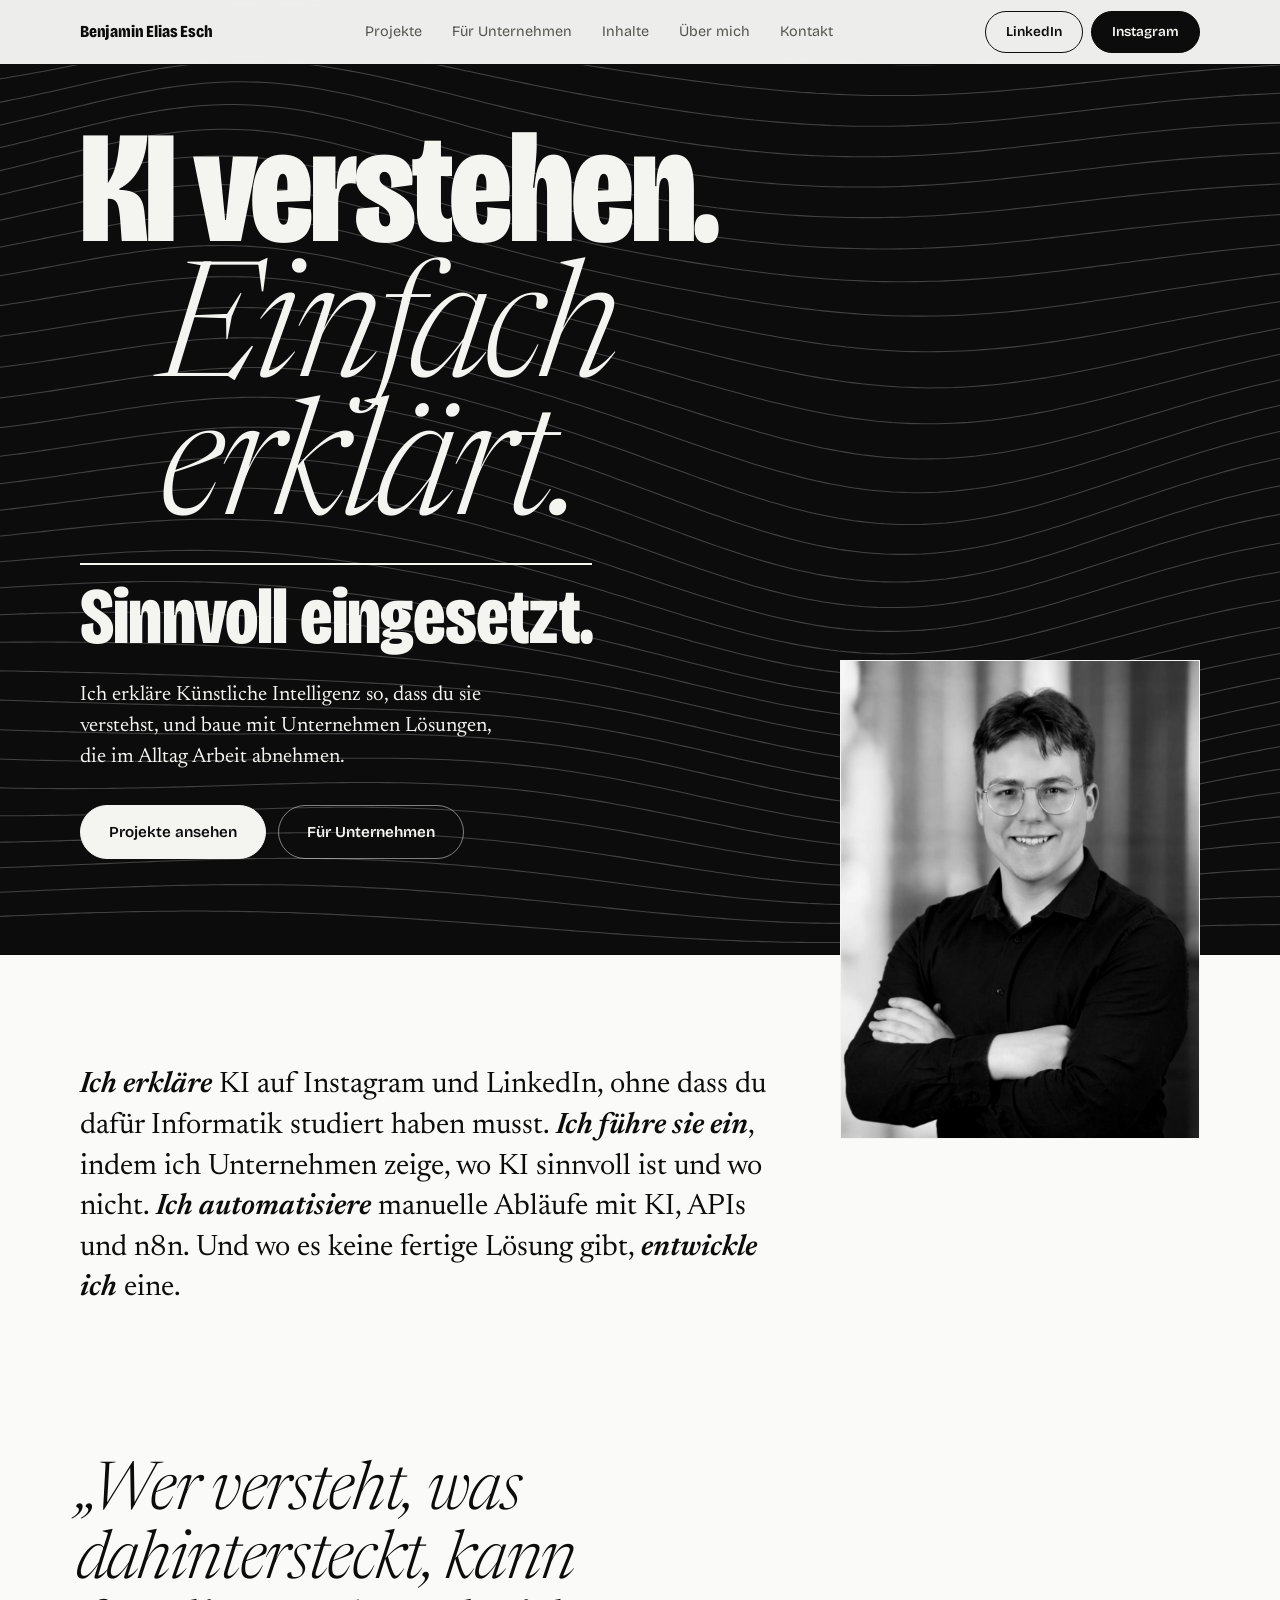
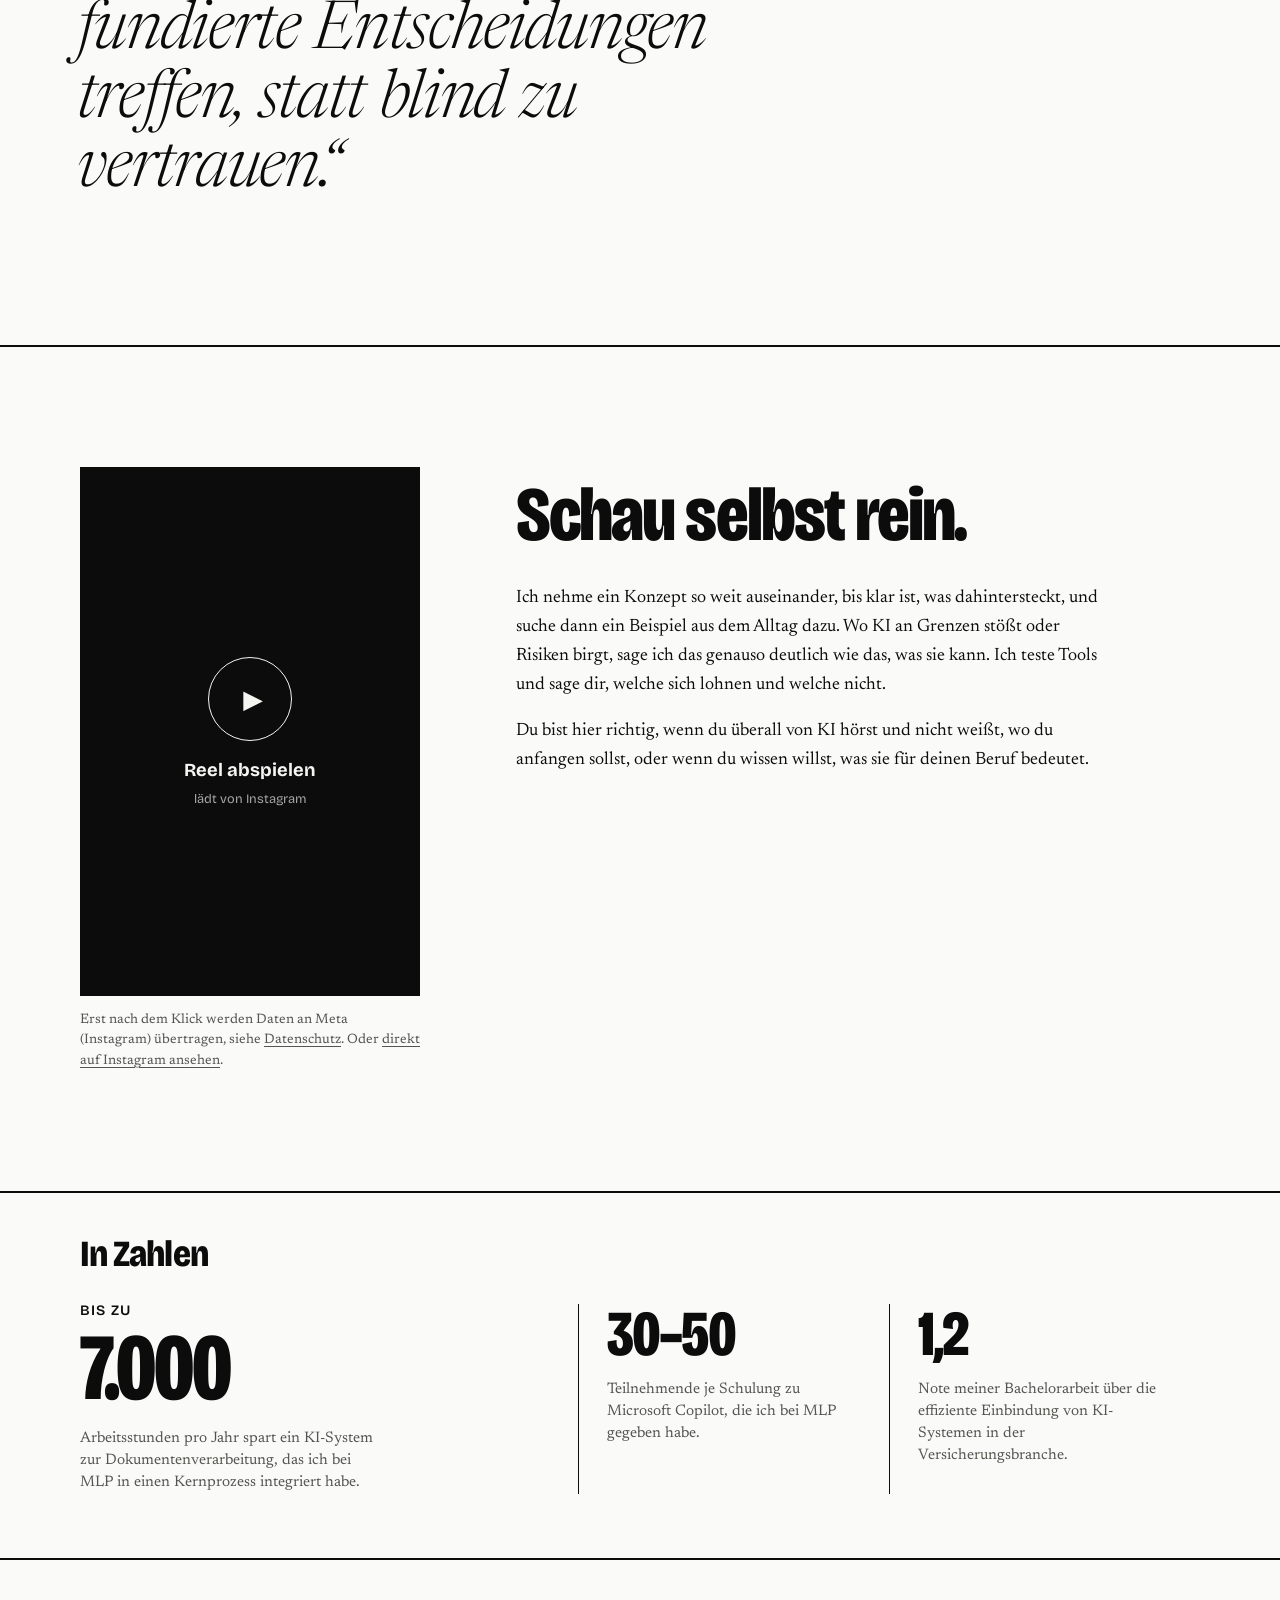
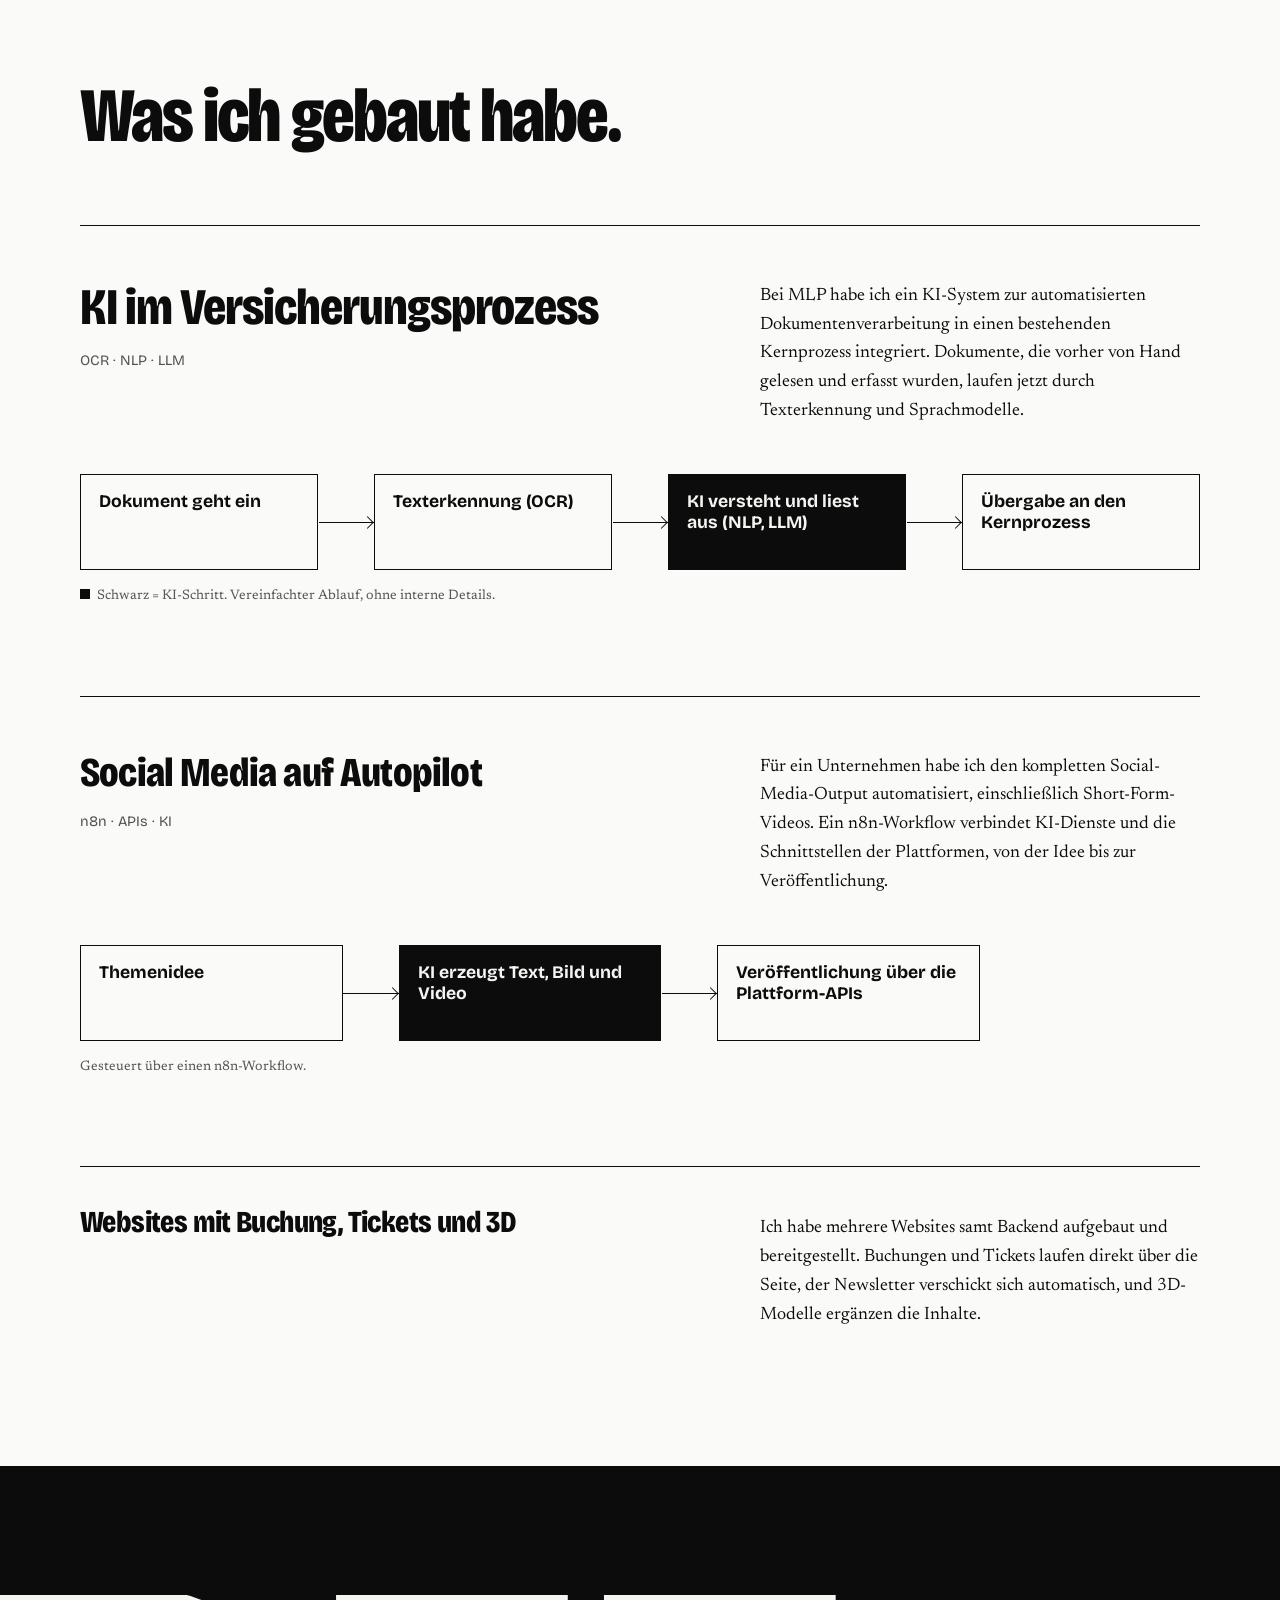
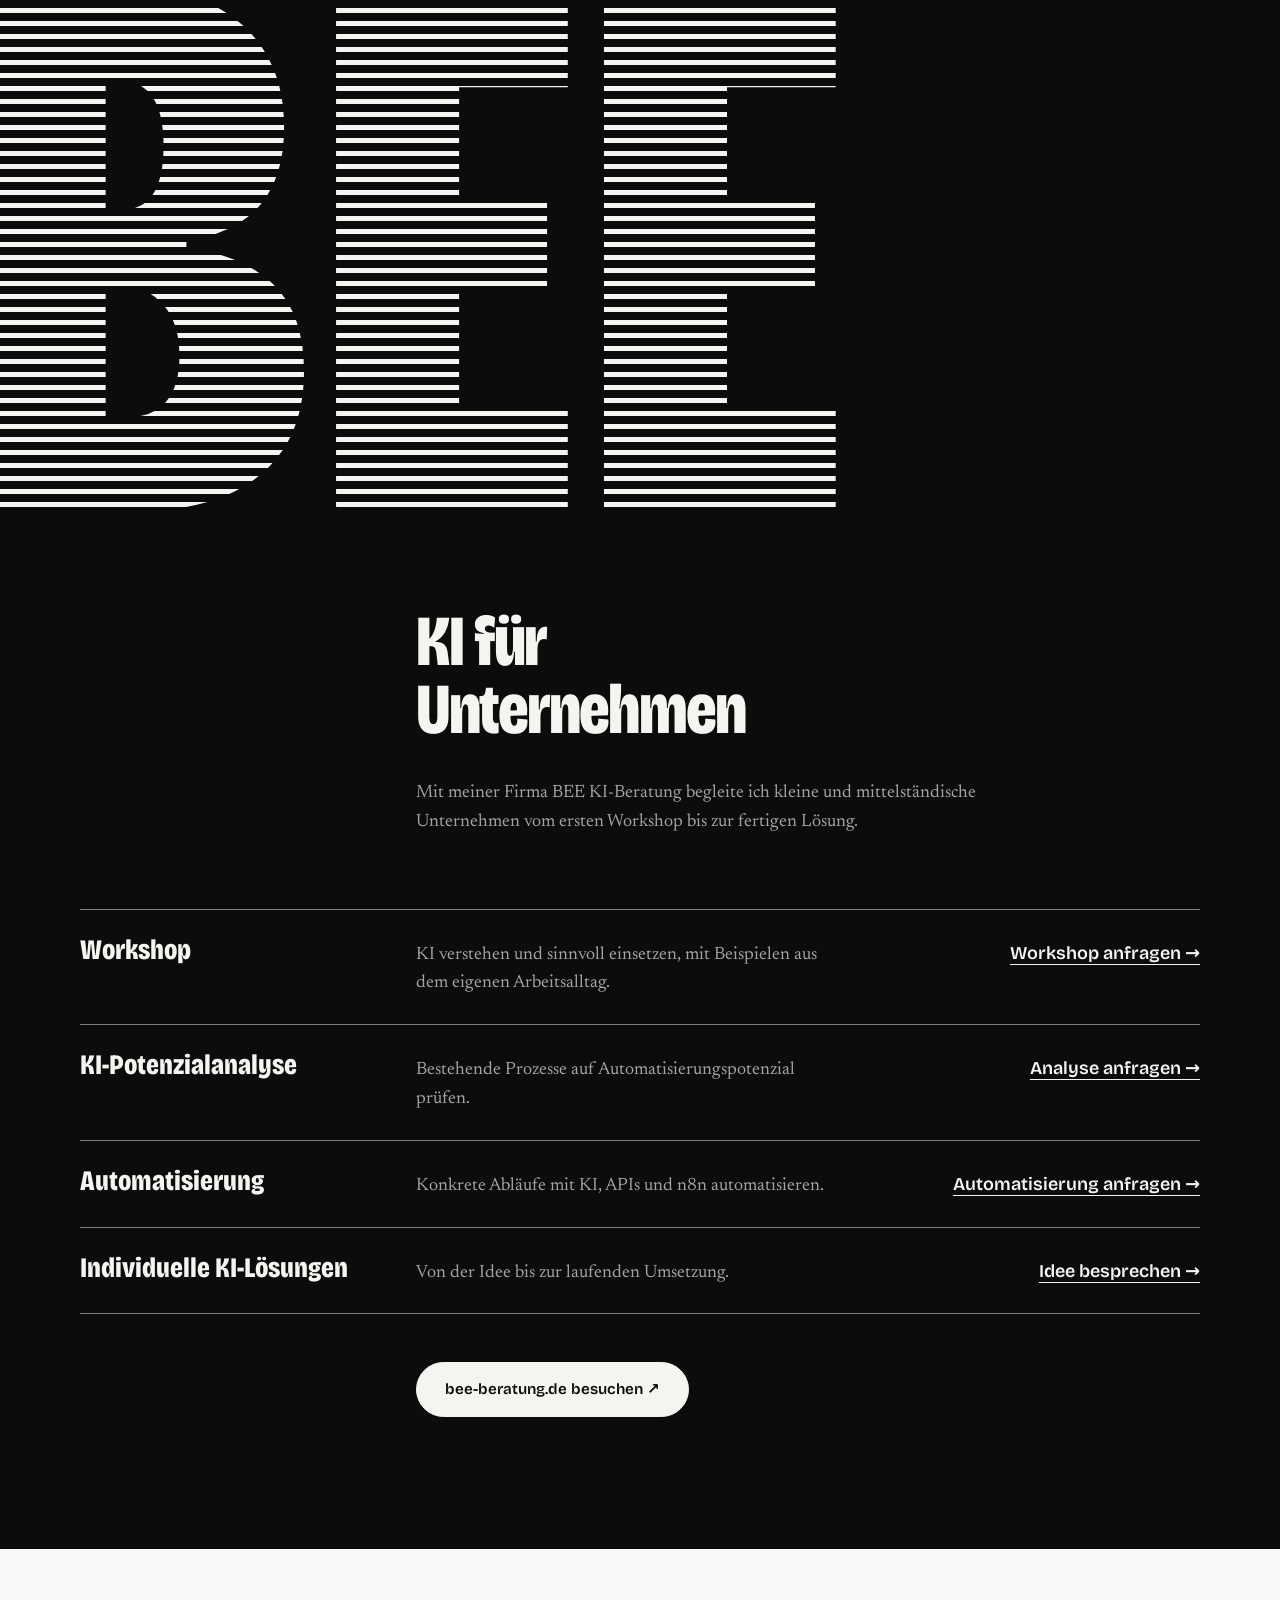
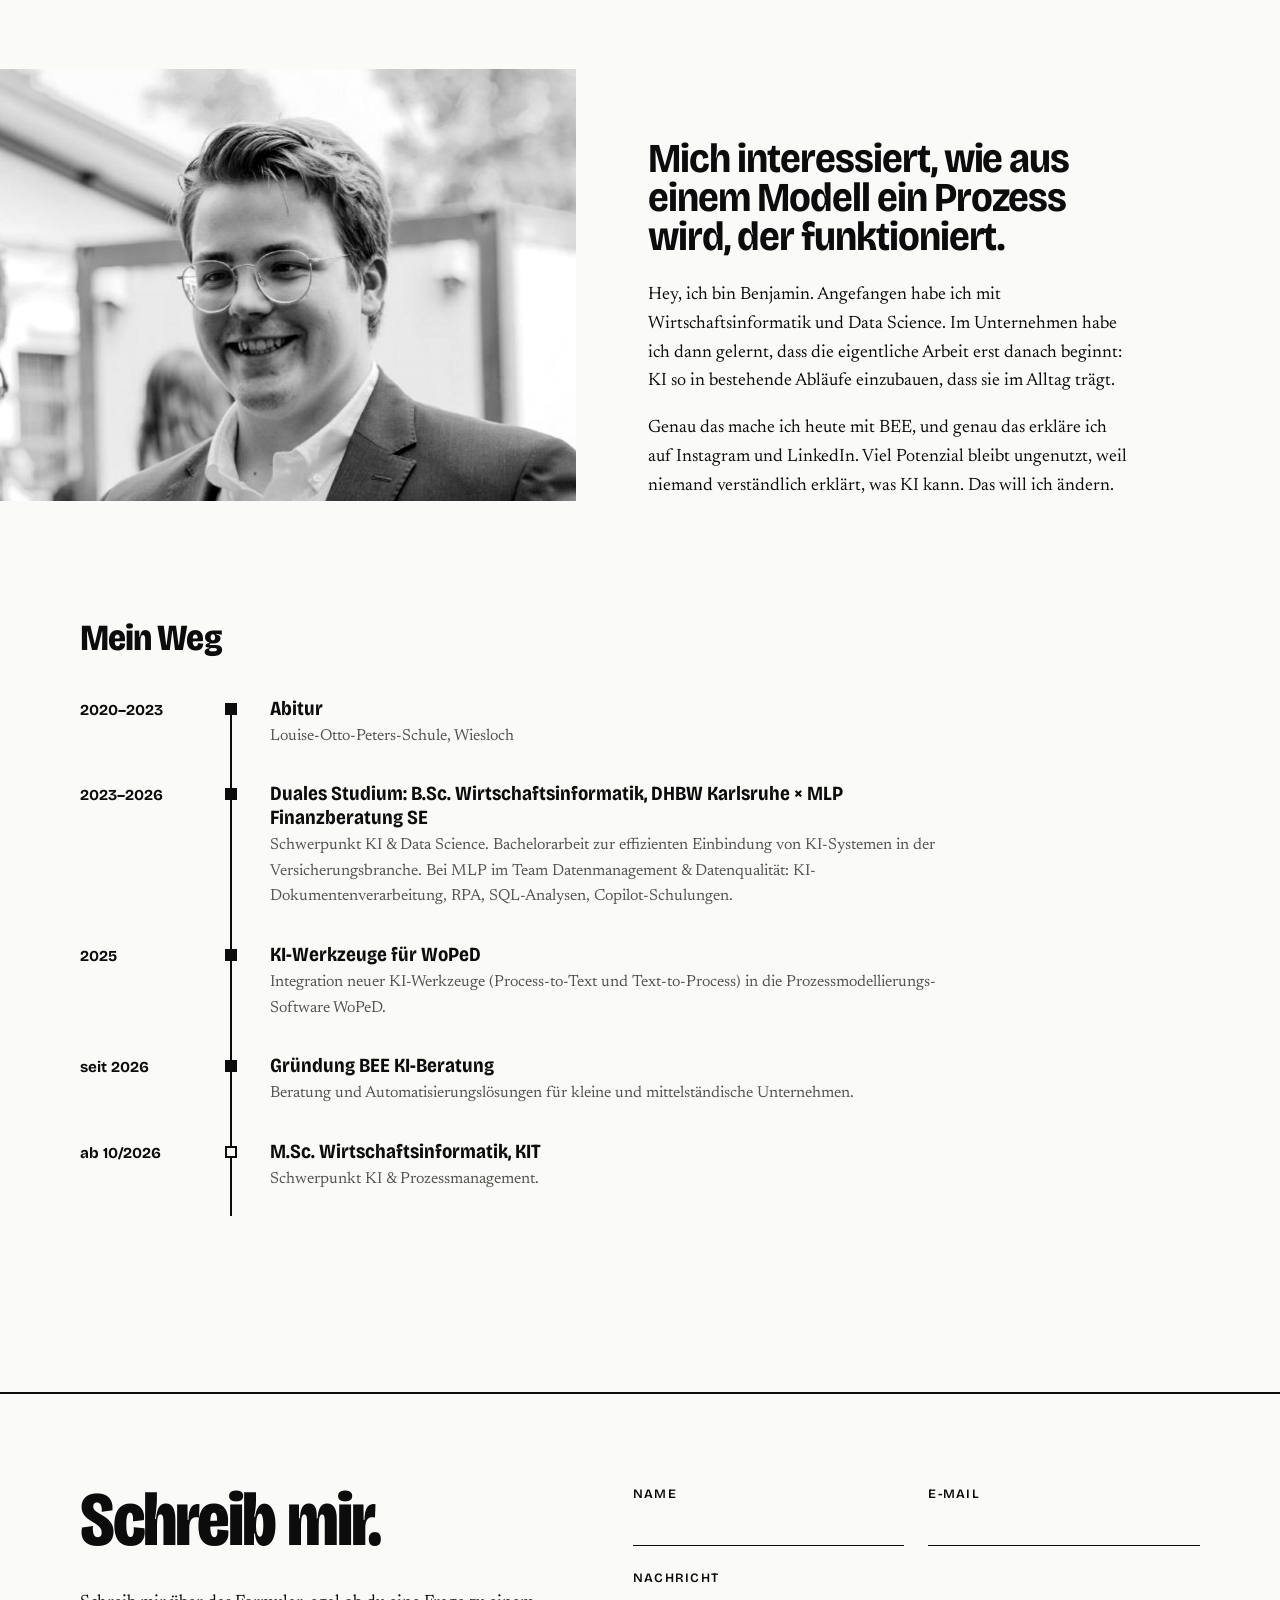
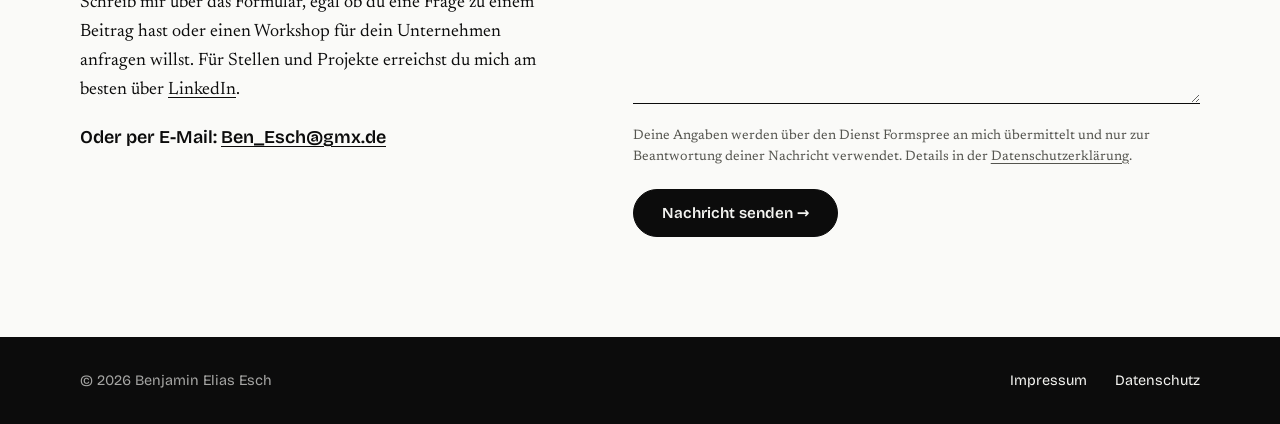
==== commit ecfb1393: "Nach dritter Design-Prüfung: Wiederholungen abgebaut, Reihenfolge angepasst - Inhalte direkt hinter " ====
--- a/index.html
+++ b/index.html
@@ -84,157 +84,9 @@
 </section>
 
 <!-- ════════════════════════════════════════════════════════════
-     3. BELEGE  (Zahlenleiste)
-════════════════════════════════════════════════════════════ -->
-<section class="proof" aria-labelledby="proof-titel">
-  <div class="container">
-    <h2 class="proof-title" id="proof-titel">KI &amp; Automatisierung in der Praxis</h2>
-    <dl class="proof-list">
-      <div class="proof-item proof-item--wide">
-        <dt><span class="proof-pre">bis zu</span> 7.000</dt>
-        <dd>Arbeitsstunden pro Jahr spart ein KI-System zur Dokumentenverarbeitung, das ich bei MLP in einen Kernprozess integriert habe.</dd>
-      </div>
-      <div class="proof-item">
-        <dt>30–50</dt>
-        <dd>Teilnehmende je Schulung zu Microsoft Copilot, die ich bei MLP gegeben habe.</dd>
-      </div>
-      <div class="proof-item">
-        <dt>1,2</dt>
-        <dd>Note meiner Bachelorarbeit über die effiziente Einbindung von KI-Systemen in der Versicherungsbranche.</dd>
-      </div>
-      <div class="proof-item">
-        <dt>2023</dt>
-        <dd>Seitdem setze ich KI und Data Science im Unternehmen ein.</dd>
-      </div>
-    </dl>
-  </div>
-</section>
-
-<!-- ════════════════════════════════════════════════════════════
-     4. PROJEKTE  (weiß, Fallbeispiele mit Ablaufdiagrammen)
-════════════════════════════════════════════════════════════ -->
-<section class="section section--ruled" id="projekte">
-  <div class="container">
-    <h2 class="headline projekte-headline">Was ich gebaut habe.</h2>
-
-    <!-- Fall 1: Dokumentenverarbeitung -->
-    <article class="case">
-      <header class="case-head">
-        <h3 class="case-title">KI im Versicherungs&shy;prozess</h3>
-        <p class="case-tags">KI-Systeme · OCR · NLP · LLM · Prozessautomatisierung</p>
-      </header>
-      <p class="case-text">
-        Bei MLP habe ich ein KI-System zur automatisierten Dokumentenverarbeitung in einen
-        bestehenden Kernprozess integriert. Dokumente, die vorher von Hand gelesen und erfasst
-        wurden, laufen jetzt durch Texterkennung und Sprachmodelle. Das spart bis zu
-        <strong>7.000 Arbeitsstunden pro Jahr</strong>.
-      </p>
-      <figure class="flow-figure">
-        <ol class="flow" aria-label="Ablauf der Dokumentenverarbeitung">
-          <li class="flow-step"><span class="flow-kind">Eingang</span>Dokument</li>
-          <li class="flow-step"><span class="flow-kind">OCR</span>Text erkennen</li>
-          <li class="flow-step flow-step--ai"><span class="flow-kind">NLP · LLM</span>Inhalte verstehen und auslesen</li>
-          <li class="flow-step"><span class="flow-kind">Übergabe</span>Kernprozess</li>
-        </ol>
-        <figcaption>Vereinfachter Ablauf, ohne interne Details.</figcaption>
-      </figure>
-    </article>
-
-    <!-- Fall 2: Social Media -->
-    <article class="case case--flip">
-      <header class="case-head">
-        <h3 class="case-title">Social Media auf Autopilot</h3>
-        <p class="case-tags">n8n · APIs · KI · Short-Form-Content</p>
-      </header>
-      <p class="case-text">
-        Für ein Unternehmen habe ich den kompletten Social-Media-Output automatisiert,
-        einschließlich Short-Form-Videos. Ein n8n-Workflow verbindet KI-Dienste und die
-        Schnittstellen der Plattformen, von der Idee bis zur Veröffentlichung.
-      </p>
-      <figure class="flow-figure">
-        <ol class="flow" aria-label="Ablauf der Social-Media-Automatisierung">
-          <li class="flow-step"><span class="flow-kind">Start</span>Themenidee</li>
-          <li class="flow-step flow-step--ai"><span class="flow-kind">KI</span>Text schreiben</li>
-          <li class="flow-step flow-step--ai"><span class="flow-kind">KI</span>Bild &amp; Video erzeugen</li>
-          <li class="flow-step"><span class="flow-kind">API</span>Veröffentlichen</li>
-        </ol>
-        <figcaption>Gesteuert über einen n8n-Workflow.</figcaption>
-      </figure>
-    </article>
-
-    <!-- Fall 3: Veranstaltungsplattform -->
-    <article class="case">
-      <header class="case-head">
-        <h3 class="case-title">Websites mit Buchung, Tickets und 3D</h3>
-        <p class="case-tags">Web · Backend · Buchung · Tickets · Automatisierung · 3D</p>
-      </header>
-      <p class="case-text">
-        Ich habe mehrere Websites samt Backend aufgebaut und bereitgestellt. Buchungen und
-        Tickets laufen direkt über die Seite, der Newsletter verschickt sich automatisch, und
-        3D-Modelle ergänzen die Inhalte.
-      </p>
-      <figure class="flow-figure">
-        <div class="hub" aria-label="Aufbau der Plattform">
-          <p class="flow-step hub-core"><span class="flow-kind">Website + Backend</span>Plattform</p>
-          <ul class="hub-spokes">
-            <li class="flow-step">Buchungssystem</li>
-            <li class="flow-step">Ticketsystem</li>
-            <li class="flow-step flow-step--ai">Newsletter-Automatisierung</li>
-            <li class="flow-step">3D-Modelle</li>
-          </ul>
-        </div>
-      </figure>
-    </article>
-  </div>
-</section>
-
-<!-- ════════════════════════════════════════════════════════════
-     5. FÜR UNTERNEHMEN / BEE  (schwarz, randlos)
-════════════════════════════════════════════════════════════ -->
-<section class="bee" id="unternehmen">
-  <p class="bee-mark" aria-hidden="true">BEE</p>
-  <div class="container bee-grid">
-    <h2 class="headline bee-headline">KI für Unternehmen</h2>
-    <div class="bee-text">
-      <p class="body-text">
-        Mit meiner Firma BEE KI-Beratung begleite ich kleine und mittelständische Unternehmen
-        vom ersten Workshop bis zur fertigen Lösung.
-      </p>
-    </div>
-
-    <ul class="offers">
-      <li class="offer">
-        <h3 class="offer-title">Workshop</h3>
-        <p class="offer-desc">KI verstehen und sinnvoll einsetzen, mit Beispielen aus dem eigenen Arbeitsalltag.</p>
-        <a href="#kontakt" class="offer-cta" data-anliegen="Workshop">Workshop anfragen →</a>
-      </li>
-      <li class="offer">
-        <h3 class="offer-title">KI-Potenzialanalyse</h3>
-        <p class="offer-desc">Bestehende Prozesse auf Automatisierungspotenzial prüfen.</p>
-        <a href="#kontakt" class="offer-cta" data-anliegen="KI-Potenzialanalyse">Beratung anfragen →</a>
-      </li>
-      <li class="offer">
-        <h3 class="offer-title">Automatisierung</h3>
-        <p class="offer-desc">Konkrete Abläufe mit KI, APIs und n8n automatisieren.</p>
-        <a href="#kontakt" class="offer-cta" data-anliegen="Automatisierung">Beratung anfragen →</a>
-      </li>
-      <li class="offer">
-        <h3 class="offer-title">Individuelle KI-Lösungen</h3>
-        <p class="offer-desc">Von der Idee bis zur laufenden Umsetzung.</p>
-        <a href="#kontakt" class="offer-cta" data-anliegen="Individuelle KI-Lösung">Beratung anfragen →</a>
-      </li>
-    </ul>
-
-    <p class="bee-link">
-      <a href="https://bee-beratung.de/" target="_blank" rel="noopener" class="btn btn-paper">bee-beratung.de besuchen ↗</a>
-    </p>
-  </div>
-</section>
-
-<!-- ════════════════════════════════════════════════════════════
      6. INHALTE  (weiß)
 ════════════════════════════════════════════════════════════ -->
-<section class="section" id="inhalte">
+<section class="section section--ruled" id="inhalte">
   <div class="container inhalte-grid">
 
     <div class="reel-wrap">
@@ -270,6 +122,134 @@
 </section>
 
 <!-- ════════════════════════════════════════════════════════════
+     3. BELEGE  (Zahlenleiste)
+════════════════════════════════════════════════════════════ -->
+<section class="proof" aria-labelledby="proof-titel">
+  <div class="container">
+    <h2 class="headline headline--small proof-title" id="proof-titel">In Zahlen</h2>
+    <dl class="proof-list">
+      <div class="proof-item proof-item--wide">
+        <dt><span class="proof-pre">bis zu</span> 7.000</dt>
+        <dd>Arbeitsstunden pro Jahr spart ein KI-System zur Dokumentenverarbeitung, das ich bei MLP in einen Kernprozess integriert habe.</dd>
+      </div>
+      <div class="proof-item">
+        <dt>30–50</dt>
+        <dd>Teilnehmende je Schulung zu Microsoft Copilot, die ich bei MLP gegeben habe.</dd>
+      </div>
+      <div class="proof-item">
+        <dt>1,2</dt>
+        <dd>Note meiner Bachelorarbeit über die effiziente Einbindung von KI-Systemen in der Versicherungsbranche.</dd>
+      </div>
+    </dl>
+  </div>
+</section>
+
+<!-- ════════════════════════════════════════════════════════════
+     4. PROJEKTE  (weiß, Fallbeispiele mit Ablaufdiagrammen)
+════════════════════════════════════════════════════════════ -->
+<section class="section section--ruled" id="projekte">
+  <div class="container">
+    <h2 class="headline projekte-headline">Was ich gebaut habe.</h2>
+
+    <!-- Fall 1: Dokumentenverarbeitung -->
+    <article class="case">
+      <header class="case-head">
+        <h3 class="case-title">KI im Versicherungs&shy;prozess</h3>
+        <p class="case-tags">OCR · NLP · LLM</p>
+      </header>
+      <p class="case-text">
+        Bei MLP habe ich ein KI-System zur automatisierten Dokumentenverarbeitung in einen
+        bestehenden Kernprozess integriert. Dokumente, die vorher von Hand gelesen und erfasst
+        wurden, laufen jetzt durch Texterkennung und Sprachmodelle.
+      </p>
+      <figure class="flow-figure">
+        <ol class="flow" aria-label="Ablauf der Dokumentenverarbeitung">
+          <li class="flow-step">Dokument geht ein</li>
+          <li class="flow-step">Texterkennung (OCR)</li>
+          <li class="flow-step flow-step--ai">KI versteht und liest aus (NLP, LLM)</li>
+          <li class="flow-step">Übergabe an den Kernprozess</li>
+        </ol>
+        <figcaption><span class="legend-ai" aria-hidden="true"></span> Schwarz = KI-Schritt. Vereinfachter Ablauf, ohne interne Details.</figcaption>
+      </figure>
+    </article>
+
+    <!-- Fall 2: Social Media -->
+    <article class="case case--medium">
+      <header class="case-head">
+        <h3 class="case-title">Social Media auf Autopilot</h3>
+        <p class="case-tags">n8n · APIs · KI</p>
+      </header>
+      <p class="case-text">
+        Für ein Unternehmen habe ich den kompletten Social-Media-Output automatisiert,
+        einschließlich Short-Form-Videos. Ein n8n-Workflow verbindet KI-Dienste und die
+        Schnittstellen der Plattformen, von der Idee bis zur Veröffentlichung.
+      </p>
+      <figure class="flow-figure">
+        <ol class="flow flow--3" aria-label="Ablauf der Social-Media-Automatisierung">
+          <li class="flow-step">Themenidee</li>
+          <li class="flow-step flow-step--ai">KI erzeugt Text, Bild und Video</li>
+          <li class="flow-step">Veröffentlichung über die Plattform-APIs</li>
+        </ol>
+        <figcaption>Gesteuert über einen n8n-Workflow.</figcaption>
+      </figure>
+    </article>
+
+    <!-- Fall 3: Websites -->
+    <article class="case case--small">
+      <h3 class="case-title">Websites mit Buchung, Tickets und 3D</h3>
+      <p class="case-text">
+        Ich habe mehrere Websites samt Backend aufgebaut und bereitgestellt. Buchungen und
+        Tickets laufen direkt über die Seite, der Newsletter verschickt sich automatisch, und
+        3D-Modelle ergänzen die Inhalte.
+      </p>
+    </article>
+  </div>
+</section>
+
+<!-- ════════════════════════════════════════════════════════════
+     5. FÜR UNTERNEHMEN / BEE  (schwarz, randlos)
+════════════════════════════════════════════════════════════ -->
+<section class="bee" id="unternehmen">
+  <p class="bee-mark" aria-hidden="true">BEE</p>
+  <div class="container bee-grid">
+    <h2 class="headline bee-headline">KI für Unternehmen</h2>
+    <div class="bee-text">
+      <p class="body-text">
+        Mit meiner Firma BEE KI-Beratung begleite ich kleine und mittelständische Unternehmen
+        vom ersten Workshop bis zur fertigen Lösung.
+      </p>
+    </div>
+
+    <ul class="offers">
+      <li class="offer">
+        <h3 class="offer-title">Workshop</h3>
+        <p class="offer-desc">KI verstehen und sinnvoll einsetzen, mit Beispielen aus dem eigenen Arbeitsalltag.</p>
+        <a href="#kontakt" class="offer-cta" data-anliegen="Workshop">Workshop anfragen →</a>
+      </li>
+      <li class="offer">
+        <h3 class="offer-title">KI-Potenzialanalyse</h3>
+        <p class="offer-desc">Bestehende Prozesse auf Automatisierungspotenzial prüfen.</p>
+        <a href="#kontakt" class="offer-cta" data-anliegen="KI-Potenzialanalyse">Analyse anfragen →</a>
+      </li>
+      <li class="offer">
+        <h3 class="offer-title">Automatisierung</h3>
+        <p class="offer-desc">Konkrete Abläufe mit KI, APIs und n8n automatisieren.</p>
+        <a href="#kontakt" class="offer-cta" data-anliegen="Automatisierung">Automatisierung anfragen →</a>
+      </li>
+      <li class="offer">
+        <h3 class="offer-title">Individuelle KI-Lösungen</h3>
+        <p class="offer-desc">Von der Idee bis zur laufenden Umsetzung.</p>
+        <a href="#kontakt" class="offer-cta" data-anliegen="Individuelle KI-Lösung">Idee besprechen →</a>
+      </li>
+    </ul>
+
+    <p class="bee-link">
+      <a href="https://bee-beratung.de/" target="_blank" rel="noopener" class="btn btn-paper">bee-beratung.de besuchen ↗</a>
+    </p>
+  </div>
+</section>
+
+<!-- ════════════════════════════════════════════════════════════
      7. ÜBER MICH + MEIN WEG  (weiß, Linie oben)
 ════════════════════════════════════════════════════════════ -->
 <section class="section section--ruled" id="ueber-mich">
@@ -280,21 +260,16 @@
     </figure>
 
     <div class="about-text">
-      <h2 class="headline headline--quiet">Von Daten zu Prozessen. Von KI zu konkreten Lösungen.</h2>
-      <p class="body-text">
-        Hey, ich bin Benjamin. Ich verbinde Wirtschaftsinformatik, Data Science und praktische
-        KI-Anwendungen. Mich interessiert vor allem, wie aus einem Modell ein funktionierender
-        Prozess im Unternehmen wird.
-      </p>
-      <p class="body-text">
-        Im dualen Studium an der DHBW Karlsruhe habe ich das bei MLP drei Jahre lang im Alltag
-        erlebt: Ich habe Datenqualität mit SQL analysiert, Abläufe mit RPA und KI automatisiert
-        und Kolleginnen und Kollegen im Umgang mit Copilot geschult. Ab Oktober 2026 vertiefe ich
-        KI und Prozessmanagement im Master am KIT.
-      </p>
-      <p class="body-text">
-        In Deutschland bleibt viel Potenzial von KI ungenutzt, oft weil niemand verständlich
-        erklärt, was sie kann. Das will ich ändern, denn KI-Wissen sollte allen zugänglich sein.
+      <h2 class="headline headline--quiet">Mich interessiert, wie aus einem Modell ein Prozess wird, der funktioniert.</h2>
+      <p class="body-text">
+        Hey, ich bin Benjamin. Angefangen habe ich mit Wirtschaftsinformatik und Data Science. Im
+        Unternehmen habe ich dann gelernt, dass die eigentliche Arbeit erst danach beginnt: KI so
+        in bestehende Abläufe einzubauen, dass sie im Alltag trägt.
+      </p>
+      <p class="body-text">
+        Genau das mache ich heute mit BEE, und genau das erkläre ich auf Instagram und LinkedIn.
+        Viel Potenzial bleibt ungenutzt, weil niemand verständlich erklärt, was KI kann. Das will
+        ich ändern.
       </p>
     </div>
   </div>
@@ -312,15 +287,8 @@
       <li>
         <span class="tl-year">2023–2026</span>
         <div class="tl-body">
-          <h3>B.Sc. Wirtschaftsinformatik, DHBW Karlsruhe</h3>
-          <p>Schwerpunkt KI &amp; Data Science. Bachelorarbeit zur effizienten Einbindung von KI-Systemen in der Versicherungsbranche (Note 1,2).</p>
-        </div>
-      </li>
-      <li>
-        <span class="tl-year">2023–2026</span>
-        <div class="tl-body">
-          <h3>MLP Finanzberatung SE, Datenmanagement &amp; Datenqualität</h3>
-          <p>KI-Dokumentenverarbeitung mit OCR, NLP und LLM, RPA, SQL-Analysen, Copilot-Schulungen.</p>
+          <h3>Duales Studium: B.Sc. Wirtschaftsinformatik, DHBW Karlsruhe × MLP Finanzberatung SE</h3>
+          <p>Schwerpunkt KI &amp; Data Science. Bachelorarbeit zur effizienten Einbindung von KI-Systemen in der Versicherungsbranche. Bei MLP im Team Datenmanagement &amp; Datenqualität: KI-Dokumentenverarbeitung, RPA, SQL-Analysen, Copilot-Schulungen.</p>
         </div>
       </li>
       <li>
@@ -358,17 +326,12 @@
     <div class="contact-intro">
       <h2 class="headline">Schreib mir.</h2>
       <p class="body-text">
-        Du hast eine Frage zu einem Beitrag oder eine Idee für ein Thema? Dann nutz das Formular
-        oder schreib mir auf
-        <a href="https://www.instagram.com/benjamin.elias.esch/" target="_blank" rel="noopener" class="text-link">Instagram</a>.
-        Für Stellen und Projekte erreichst du mich am besten über
+        Schreib mir über das Formular, egal ob du eine Frage zu einem Beitrag hast oder einen
+        Workshop für dein Unternehmen anfragen willst. Für Stellen und Projekte erreichst du mich
+        am besten über
         <a href="https://www.linkedin.com/in/benjamin-elias-esch/" target="_blank" rel="noopener" class="text-link">LinkedIn</a>.
-        Unternehmen, die einen Workshop oder eine Beratung anfragen möchten, können ebenfalls das
-        Formular nutzen oder direkt zu
-        <a href="https://bee-beratung.de/" target="_blank" rel="noopener" class="text-link">BEE KI-Beratung</a> gehen.
-        Per E-Mail erreichst du mich unter
-        <a href="mailto:Ben_Esch@gmx.de" class="text-link">Ben_Esch@gmx.de</a>.
-      </p>
+      </p>
+      <p class="contact-alt">Oder per E-Mail: <a href="mailto:Ben_Esch@gmx.de" class="text-link">Ben_Esch@gmx.de</a></p>
     </div>
 
     <form class="contact-form" action="https://formspree.io/f/mykbqajk" method="POST">
--- a/styles.css
+++ b/styles.css
@@ -208,8 +208,8 @@
   background-size: cover;
   background-position: center;
   color: var(--clr-on-ink);
-  padding-top: calc(var(--nav-h) + 96px);
-  padding-bottom: 110px;
+  padding-top: calc(var(--nav-h) + 56px);
+  padding-bottom: 96px;
 }
 .hero-grid {
   display: grid;
@@ -224,7 +224,7 @@
   font-stretch: 75%;
   line-height: .86;
   letter-spacing: -.025em;
-  margin-bottom: 44px;
+  margin-bottom: 28px;
 }
 .hero-headline span { display: block; }
 .hero-headline em {
@@ -238,7 +238,7 @@
   padding-left: .5em;
 }
 .hero-headline-3 {
-  font-size: .62em;
+  font-size: .5em;
   margin-top: .22em;
   letter-spacing: -.01em;
   padding-top: .22em;
@@ -249,9 +249,9 @@
 .hero-sub {
   font-size: 1.3rem;
   line-height: 1.5;
-  max-width: 30ch;
+  max-width: 40ch;
   color: var(--clr-on-ink);
-  margin-bottom: 40px;
+  margin-bottom: 32px;
 }
 .hero-ctas { display: flex; flex-wrap: wrap; gap: 12px; }
 
@@ -292,17 +292,10 @@
   border-top: 2px solid var(--clr-ink);
   padding: 44px 0 64px;
 }
-.proof-title {
-  font-family: var(--font-display);
-  font-size: .8rem;
-  font-weight: 600;
-  letter-spacing: .14em;
-  text-transform: uppercase;
-  margin-bottom: 36px;
-}
+.proof-title { margin: 0 0 32px; }
 .proof-list {
   display: grid;
-  grid-template-columns: minmax(0, 1.5fr) repeat(3, minmax(0, 1fr));
+  grid-template-columns: minmax(0, 1.6fr) minmax(0, 1fr) minmax(0, 1fr);
 }
 .proof-item {
   padding: 0 28px;
@@ -364,15 +357,20 @@
   color: var(--clr-grey);
 }
 
-/* Zweiter Fall: Diagramm auf schwarzer Fläche */
-.case--flip .flow-figure {
+.legend-ai {
+  display: inline-block;
+  width: 10px; height: 10px;
   background: var(--clr-ink);
-  color: var(--clr-on-ink);
-  padding: 48px;
-  --flow-line: var(--clr-on-ink);
-}
-.case--flip .flow-figure figcaption { color: var(--clr-on-ink-muted); }
-.case--flip .flow-step--ai { background: var(--clr-on-ink); color: var(--clr-ink); }
+  margin-right: 4px;
+}
+
+/* Zweiter Fall: mittleres Gewicht */
+.case--medium .case-title { font-size: clamp(1.8rem, 3.2vw, 2.6rem); }
+.case--medium .flow-figure { max-width: 900px; }
+
+/* Dritter Fall: kompakt, ohne Diagramm */
+.case--small { padding: 40px 0 16px; align-items: baseline; }
+.case--small .case-title { grid-column: 1; font-size: clamp(1.5rem, 2.4vw, 1.9rem); margin-bottom: 0; }
 
 /* Ablaufdiagramm */
 .flow {
@@ -387,21 +385,12 @@
   position: relative;
   border: 1.5px solid var(--flow-line, var(--clr-ink));
   padding: 16px 18px 20px;
-  min-height: 112px;
+  min-height: 96px;
   font-family: var(--font-display);
   font-size: 1.1rem;
   font-weight: 700;
   line-height: 1.2;
   list-style: none;
-}
-.flow-kind {
-  display: block;
-  font-size: .72rem;
-  font-weight: 600;
-  letter-spacing: .12em;
-  text-transform: uppercase;
-  margin-bottom: 12px;
-  opacity: .7;
 }
 .flow-step--ai { background: var(--clr-ink); color: var(--clr-on-ink); }
 .flow .flow-step:not(:last-child)::after {
@@ -425,39 +414,6 @@
   transform-origin: center;
   translate: 0 1px;
 }
-
-/* Plattform: Kern mit Bausteinen */
-.hub {
-  display: grid;
-  grid-template-columns: minmax(0, 1fr) minmax(0, 2fr);
-  gap: 56px;
-  align-items: center;
-}
-.hub-core {
-  min-height: 180px;
-  display: flex;
-  flex-direction: column;
-  justify-content: flex-end;
-  font-size: 1.6rem;
-}
-.hub-core::after {
-  content: '';
-  position: absolute;
-  top: 50%;
-  right: -57.5px;
-  width: 56px;
-  height: 1.5px;
-  background: var(--clr-ink);
-}
-.hub-spokes {
-  list-style: none;
-  display: grid;
-  grid-template-columns: 1fr 1fr;
-  gap: 16px;
-  border-left: 1.5px solid var(--clr-ink);
-  padding-left: 24px;
-}
-.hub-spokes .flow-step { min-height: 0; padding: 18px; }
 
 /* ── Inhalte ─────────────────────────────────────────────── */
 .inhalte-grid {
@@ -548,20 +504,21 @@
 }
 .offer {
   display: grid;
-  grid-template-columns: minmax(0, 30%) minmax(0, 1fr) auto;
-  gap: 32px;
+  grid-template-columns: 30% minmax(0, 1fr) auto;
+  column-gap: 0;
   align-items: baseline;
   padding: 26px 0;
   border-bottom: 1px solid rgba(244,244,241,.5);
 }
 .offer-title {
   font-family: var(--font-display);
-  font-size: clamp(1.5rem, 2.6vw, 2.2rem);
+  font-size: clamp(1.4rem, 2.2vw, 1.9rem);
   font-weight: 800;
-  font-stretch: 82%;
+  font-stretch: 78%;
   line-height: 1.05;
-}
-.offer-desc { color: var(--clr-on-ink-muted); max-width: 46ch; }
+  padding-right: 24px;
+}
+.offer-desc { color: var(--clr-on-ink-muted); max-width: 46ch; padding-right: 32px; }
 .offer-cta {
   font-family: var(--font-display);
   font-weight: 600;
@@ -668,6 +625,7 @@
 }
 input:focus, textarea:focus { outline: none; border-bottom-width: 3px; }
 textarea { resize: vertical; min-height: 110px; }
+.contact-alt { margin-top: 16px; font-family: var(--font-display); font-weight: 600; }
 .form-note { font-size: .85rem; color: var(--clr-grey); line-height: 1.5; }
 .contact-submit { align-self: flex-start; }
 
@@ -755,18 +713,13 @@
   .section--themen .lead { max-width: none; }
   .pull-quote { margin-top: 64px; font-size: 2.3rem; }
 
-  .proof-list { grid-template-columns: 1fr 1fr; row-gap: 36px; }
-  .proof-item { padding: 0 0 0 16px; }
-  .proof-item:nth-child(odd) { padding-left: 0; border-left: none; }
-  .proof-item--wide { grid-column: 1 / -1; }
-  .proof-item--wide + .proof-item { padding-left: 0; border-left: none; }
-  .proof-item:nth-child(3) { padding-left: 16px; border-left: 1px solid var(--clr-ink); }
+  .proof-list { grid-template-columns: 1fr; row-gap: 28px; }
+  .proof-item, .proof-item:first-child { padding: 20px 0 0; border-left: none; border-top: 1px solid var(--clr-ink); }
 
   .case { grid-template-columns: 1fr; padding: 40px 0 64px; }
   .case-head, .case-text { grid-column: 1; }
   .case-text { margin-top: 16px; }
   .flow-figure { margin-top: 32px; }
-  .case--flip .flow-figure { padding: 28px 20px; }
   .flow { --gap: 28px; grid-auto-flow: row; grid-auto-columns: auto; }
   .flow-step { min-height: 0; }
   .flow .flow-step:not(:last-child)::after {
@@ -779,12 +732,8 @@
     bottom: calc(-1 * var(--gap) + 1px);
     transform: rotate(135deg);
   }
-  .hub { grid-template-columns: 1fr; gap: 28px; }
-  .hub-core { min-height: 0; }
-  .hub-core::after { top: auto; right: auto; left: 32px; bottom: -29.5px; width: 1.5px; height: 28px; }
-  .hub-spokes { grid-template-columns: 1fr; padding-left: 0; border-left: none; }
-
-  .offer { grid-template-columns: 1fr; gap: 8px; }
+  .offer { grid-template-columns: 1fr; row-gap: 8px; }
+  .case--small .case-text { margin-top: 12px; }
 
   .weg { margin-top: 80px; }
   .timeline::before { left: 5px; }
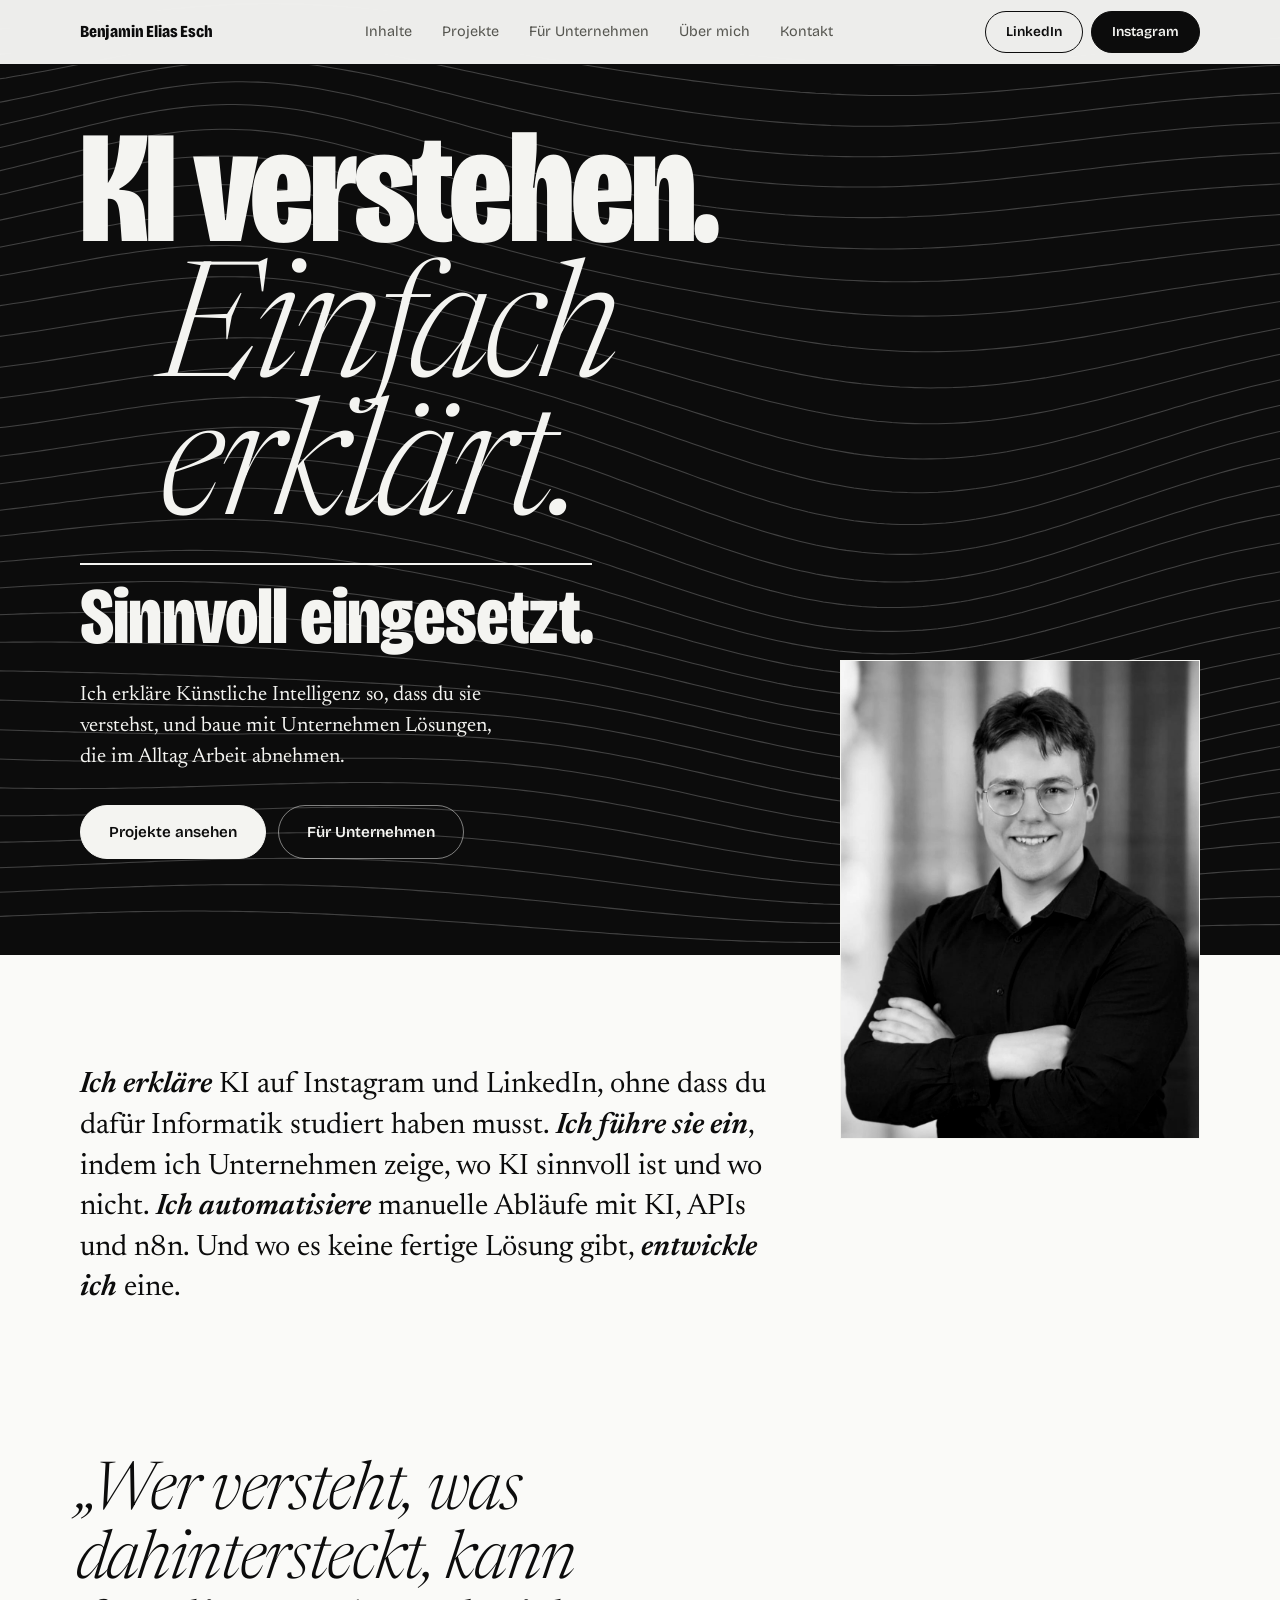
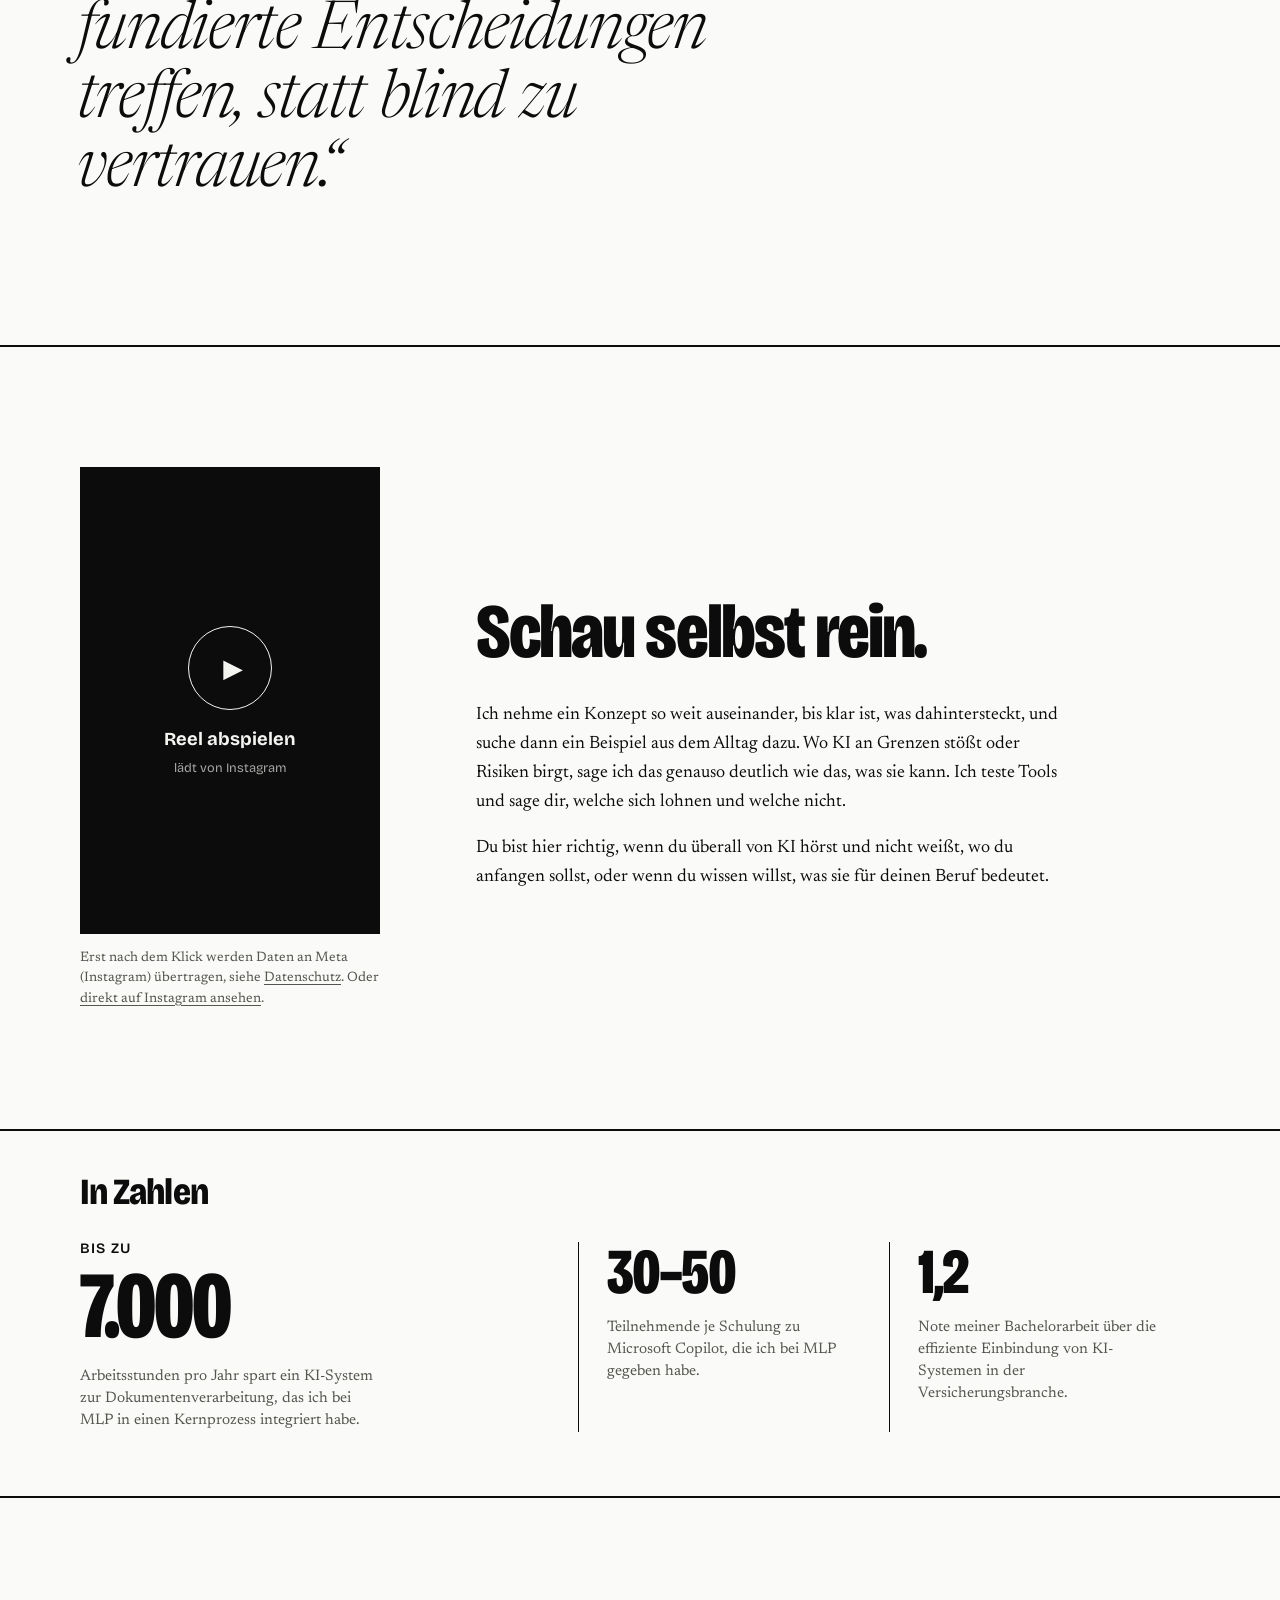
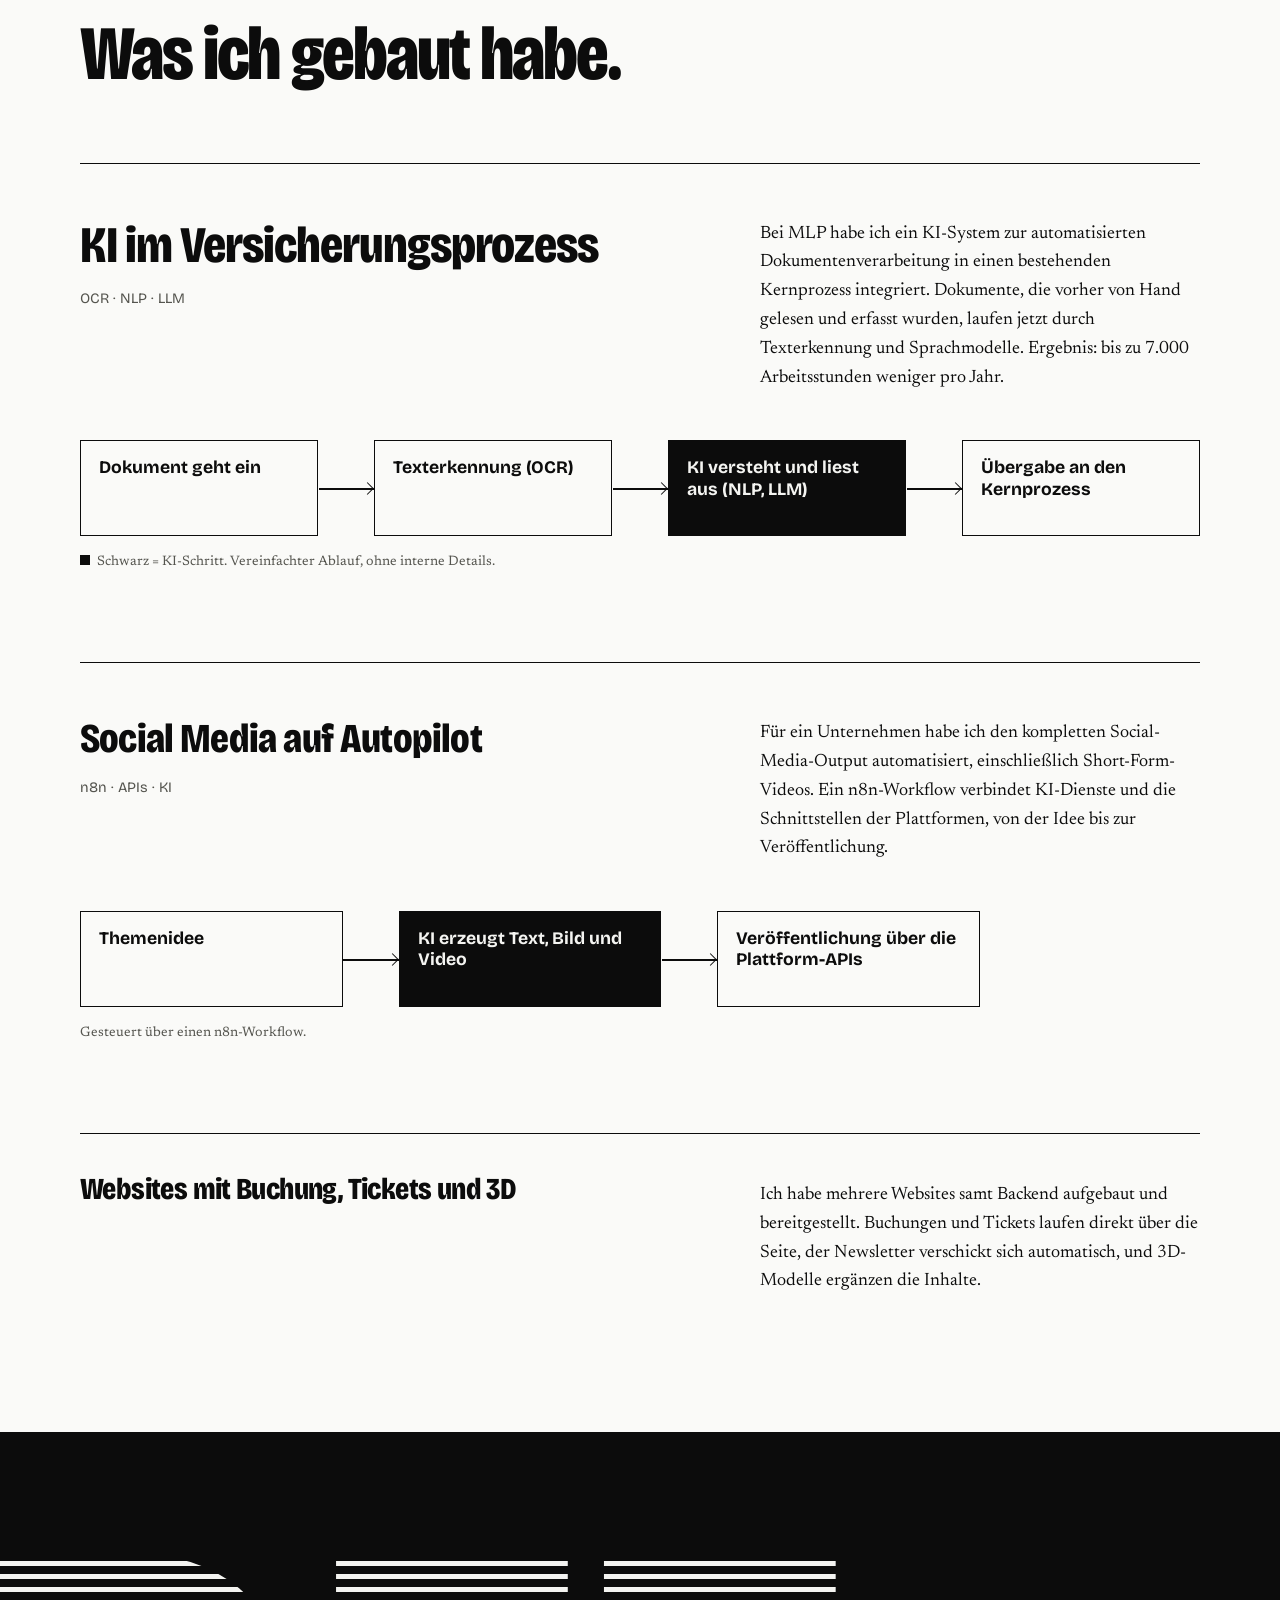
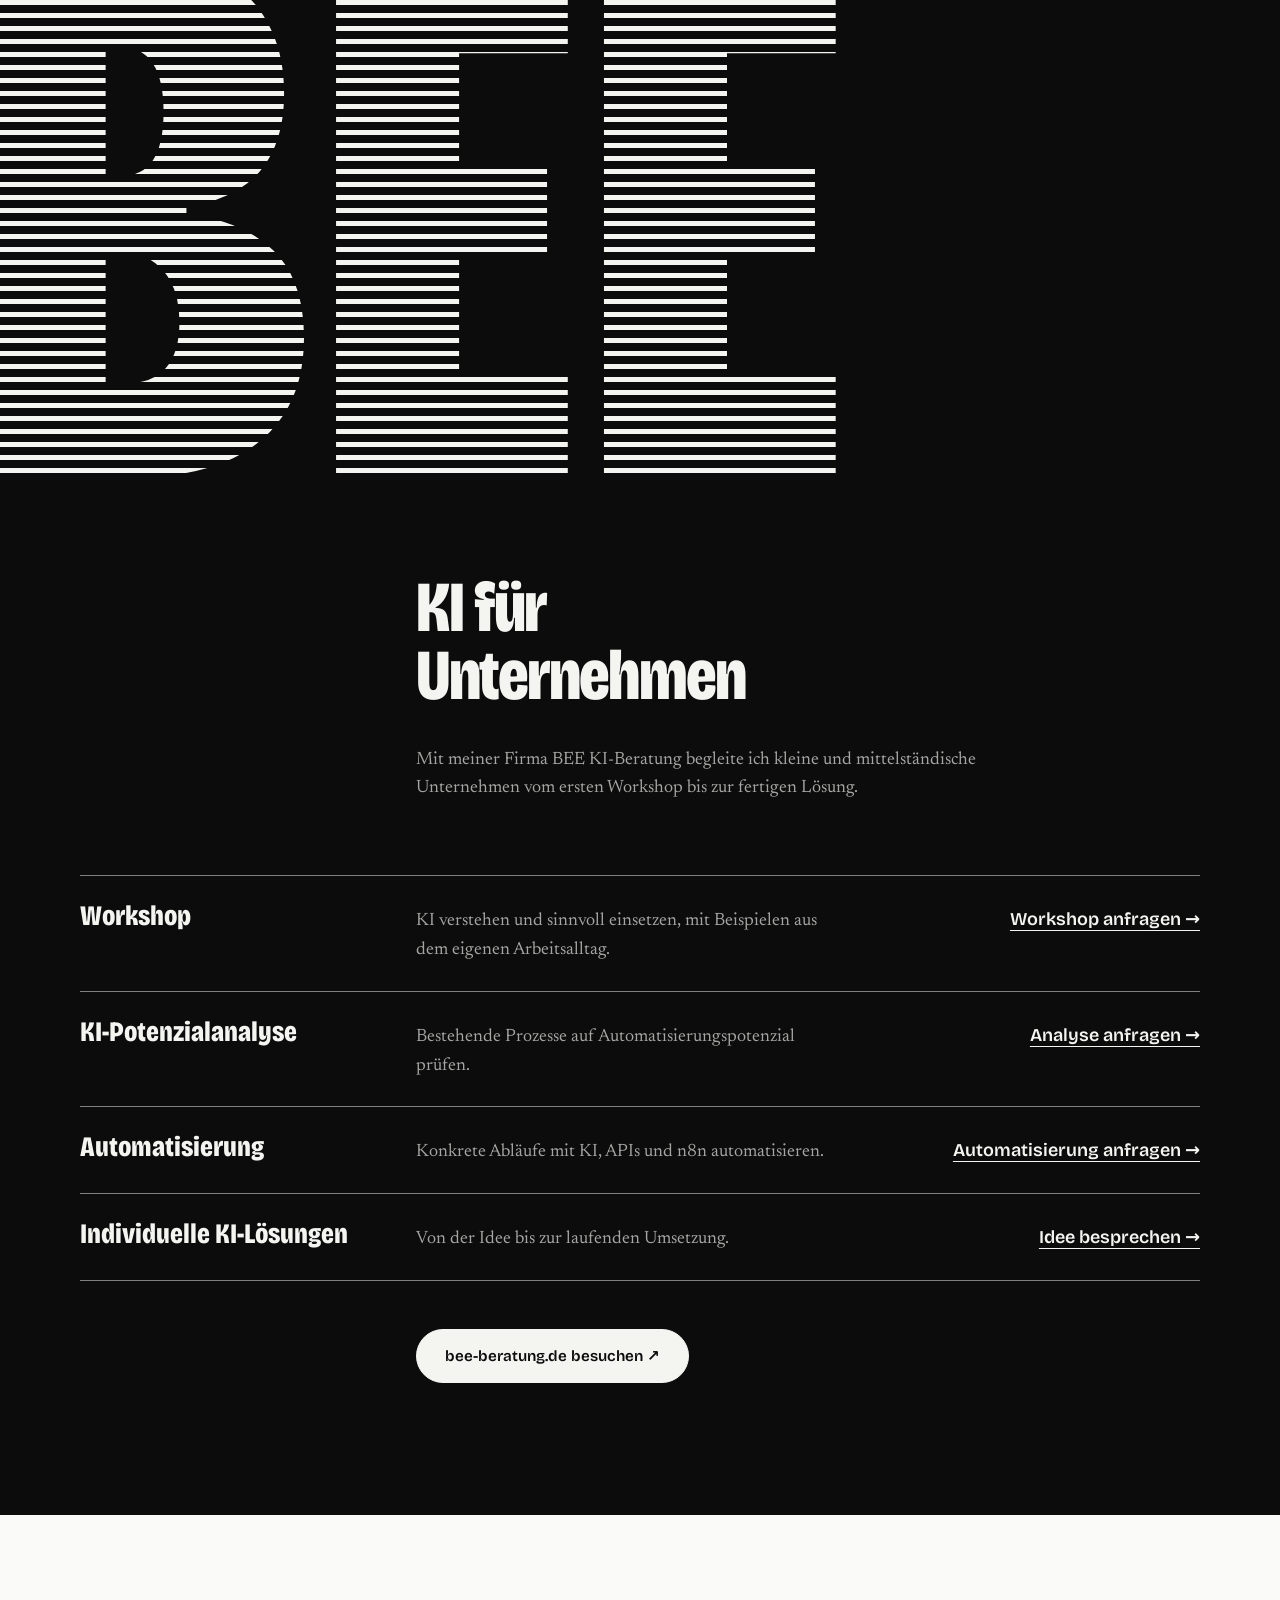
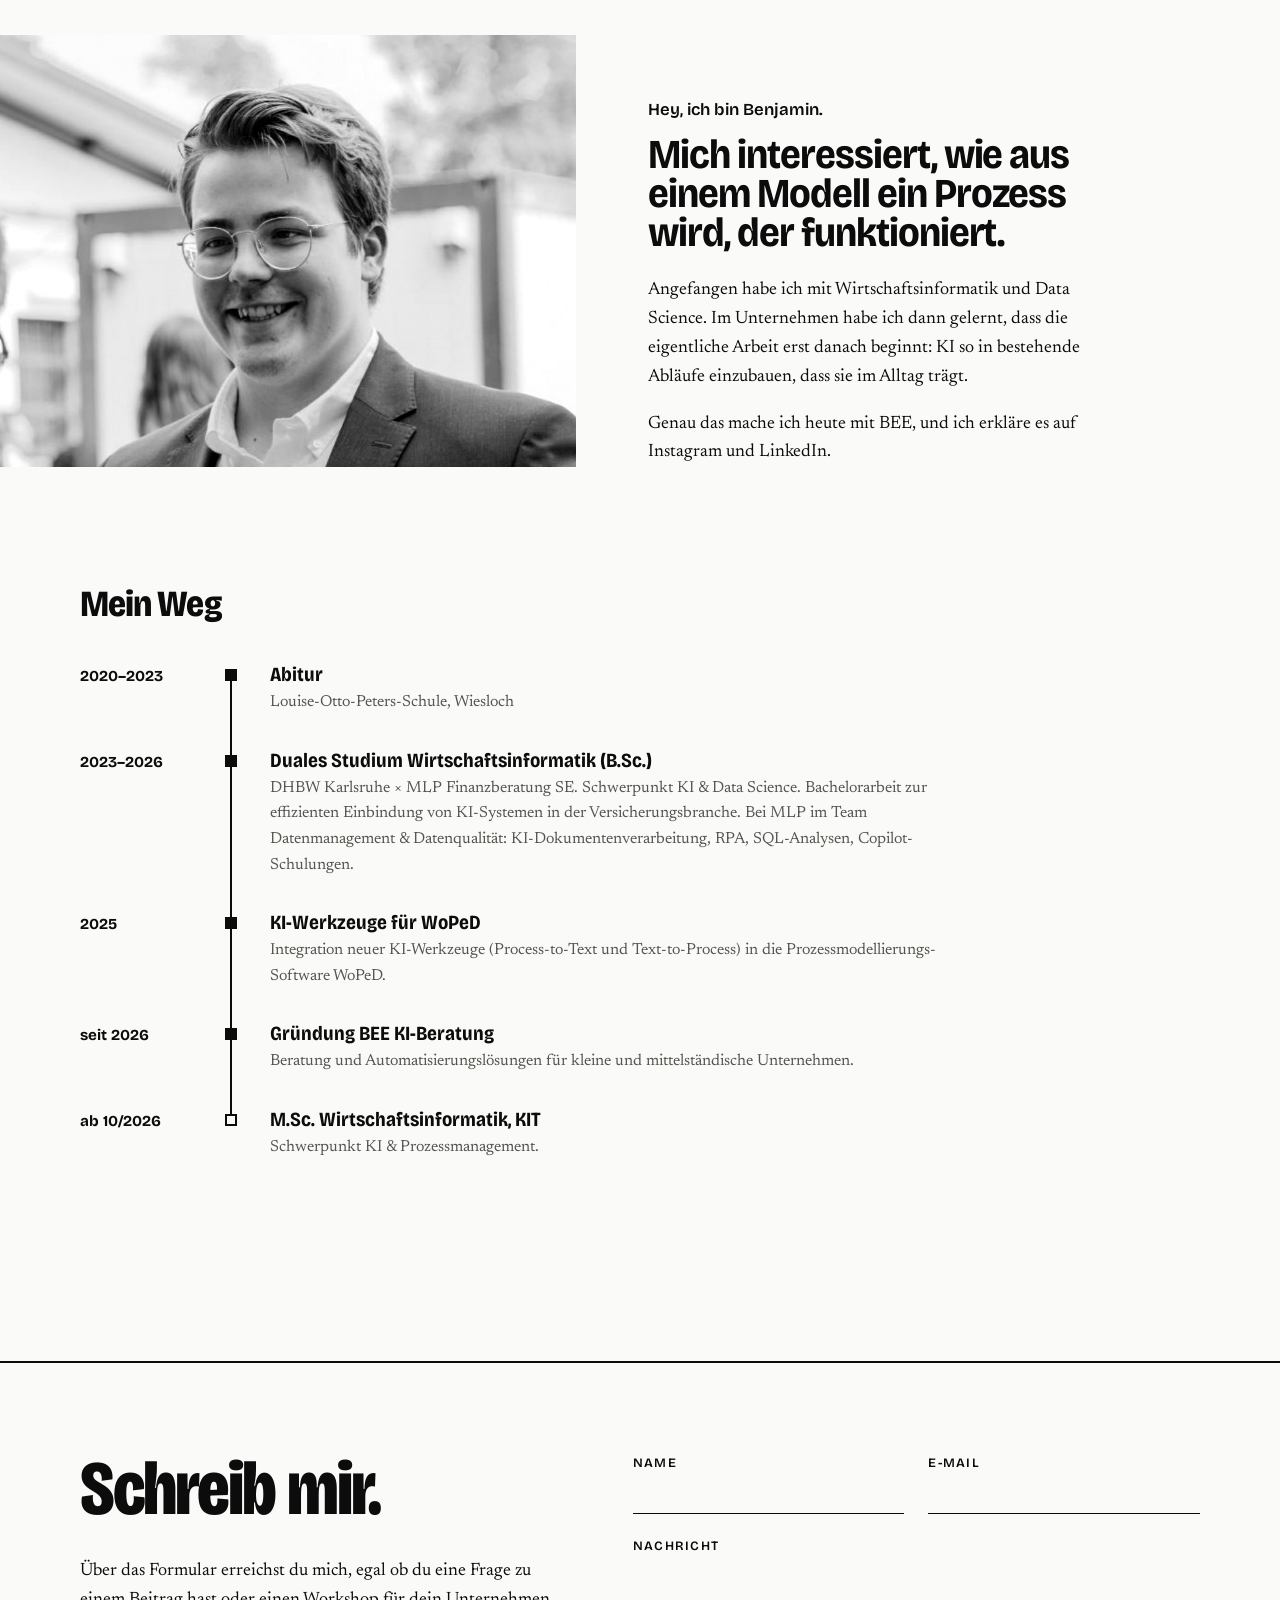
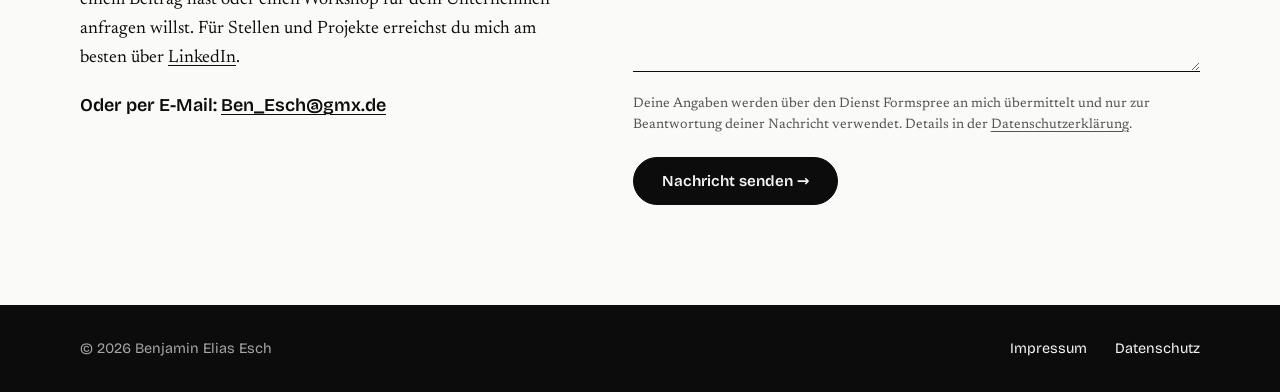
==== commit 665db8cf: "Letzte Prüfrunde: Navigation in Seitenreihenfolge, Texte und Zeitleiste Co-Authored-By: Claude Opus " ====
--- a/index.html
+++ b/index.html
@@ -20,9 +20,9 @@
     <a href="#top" class="nav-logo">Benjamin Elias Esch</a>
     <nav aria-label="Hauptnavigation">
       <ul class="nav-links">
+        <li><a href="#inhalte">Inhalte</a></li>
         <li><a href="#projekte">Projekte</a></li>
         <li><a href="#unternehmen">Für Unternehmen</a></li>
-        <li><a href="#inhalte">Inhalte</a></li>
         <li><a href="#ueber-mich">Über mich</a></li>
         <li><a href="#kontakt">Kontakt</a></li>
       </ul>
@@ -160,7 +160,8 @@
       <p class="case-text">
         Bei MLP habe ich ein KI-System zur automatisierten Dokumentenverarbeitung in einen
         bestehenden Kernprozess integriert. Dokumente, die vorher von Hand gelesen und erfasst
-        wurden, laufen jetzt durch Texterkennung und Sprachmodelle.
+        wurden, laufen jetzt durch Texterkennung und Sprachmodelle. Ergebnis: bis zu 7.000
+        Arbeitsstunden weniger pro Jahr.
       </p>
       <figure class="flow-figure">
         <ol class="flow" aria-label="Ablauf der Dokumentenverarbeitung">
@@ -260,16 +261,15 @@
     </figure>
 
     <div class="about-text">
+      <p class="about-hey">Hey, ich bin Benjamin.</p>
       <h2 class="headline headline--quiet">Mich interessiert, wie aus einem Modell ein Prozess wird, der funktioniert.</h2>
       <p class="body-text">
-        Hey, ich bin Benjamin. Angefangen habe ich mit Wirtschaftsinformatik und Data Science. Im
+        Angefangen habe ich mit Wirtschaftsinformatik und Data Science. Im
         Unternehmen habe ich dann gelernt, dass die eigentliche Arbeit erst danach beginnt: KI so
         in bestehende Abläufe einzubauen, dass sie im Alltag trägt.
       </p>
       <p class="body-text">
-        Genau das mache ich heute mit BEE, und genau das erkläre ich auf Instagram und LinkedIn.
-        Viel Potenzial bleibt ungenutzt, weil niemand verständlich erklärt, was KI kann. Das will
-        ich ändern.
+        Genau das mache ich heute mit BEE, und ich erkläre es auf Instagram und LinkedIn.
       </p>
     </div>
   </div>
@@ -287,8 +287,8 @@
       <li>
         <span class="tl-year">2023–2026</span>
         <div class="tl-body">
-          <h3>Duales Studium: B.Sc. Wirtschaftsinformatik, DHBW Karlsruhe × MLP Finanzberatung SE</h3>
-          <p>Schwerpunkt KI &amp; Data Science. Bachelorarbeit zur effizienten Einbindung von KI-Systemen in der Versicherungsbranche. Bei MLP im Team Datenmanagement &amp; Datenqualität: KI-Dokumentenverarbeitung, RPA, SQL-Analysen, Copilot-Schulungen.</p>
+          <h3>Duales Studium Wirtschaftsinformatik (B.Sc.)</h3>
+          <p>DHBW Karlsruhe × MLP Finanzberatung SE. Schwerpunkt KI &amp; Data Science. Bachelorarbeit zur effizienten Einbindung von KI-Systemen in der Versicherungsbranche. Bei MLP im Team Datenmanagement &amp; Datenqualität: KI-Dokumentenverarbeitung, RPA, SQL-Analysen, Copilot-Schulungen.</p>
         </div>
       </li>
       <li>
@@ -326,8 +326,8 @@
     <div class="contact-intro">
       <h2 class="headline">Schreib mir.</h2>
       <p class="body-text">
-        Schreib mir über das Formular, egal ob du eine Frage zu einem Beitrag hast oder einen
-        Workshop für dein Unternehmen anfragen willst. Für Stellen und Projekte erreichst du mich
+        Über das Formular erreichst du mich, egal ob du eine Frage zu einem Beitrag hast oder
+        einen Workshop für dein Unternehmen anfragen willst. Für Stellen und Projekte erreichst du mich
         am besten über
         <a href="https://www.linkedin.com/in/benjamin-elias-esch/" target="_blank" rel="noopener" class="text-link">LinkedIn</a>.
       </p>
--- a/styles.css
+++ b/styles.css
@@ -418,9 +418,9 @@
 /* ── Inhalte ─────────────────────────────────────────────── */
 .inhalte-grid {
   display: grid;
-  grid-template-columns: 340px minmax(0, 1fr);
+  grid-template-columns: 300px minmax(0, 1fr);
   gap: 96px;
-  align-items: start;
+  align-items: center;
 }
 
 .reel {
@@ -538,6 +538,12 @@
   align-items: end;
 }
 .about-text { padding-right: var(--gutter); }
+.about-hey {
+  font-family: var(--font-display);
+  font-weight: 600;
+  font-size: 1.05rem;
+  margin-bottom: 12px;
+}
 .about-photo img {
   width: 100%;
   aspect-ratio: 4 / 3;
@@ -555,10 +561,10 @@
   max-width: 860px;
   margin-bottom: 48px;
 }
-.timeline::before {
+.timeline li:not(:last-child)::after {
   content: '';
   position: absolute;
-  left: 150px; top: 8px; bottom: 8px;
+  left: 150px; top: 12px; bottom: -12px;
   width: 2px;
   background: var(--clr-ink);
 }
@@ -736,7 +742,7 @@
   .case--small .case-text { margin-top: 12px; }
 
   .weg { margin-top: 80px; }
-  .timeline::before { left: 5px; }
+  .timeline li:not(:last-child)::after { left: 5px; }
   .timeline li { grid-template-columns: 1fr; padding-left: 32px; }
   .timeline li::before { left: 0; }
 
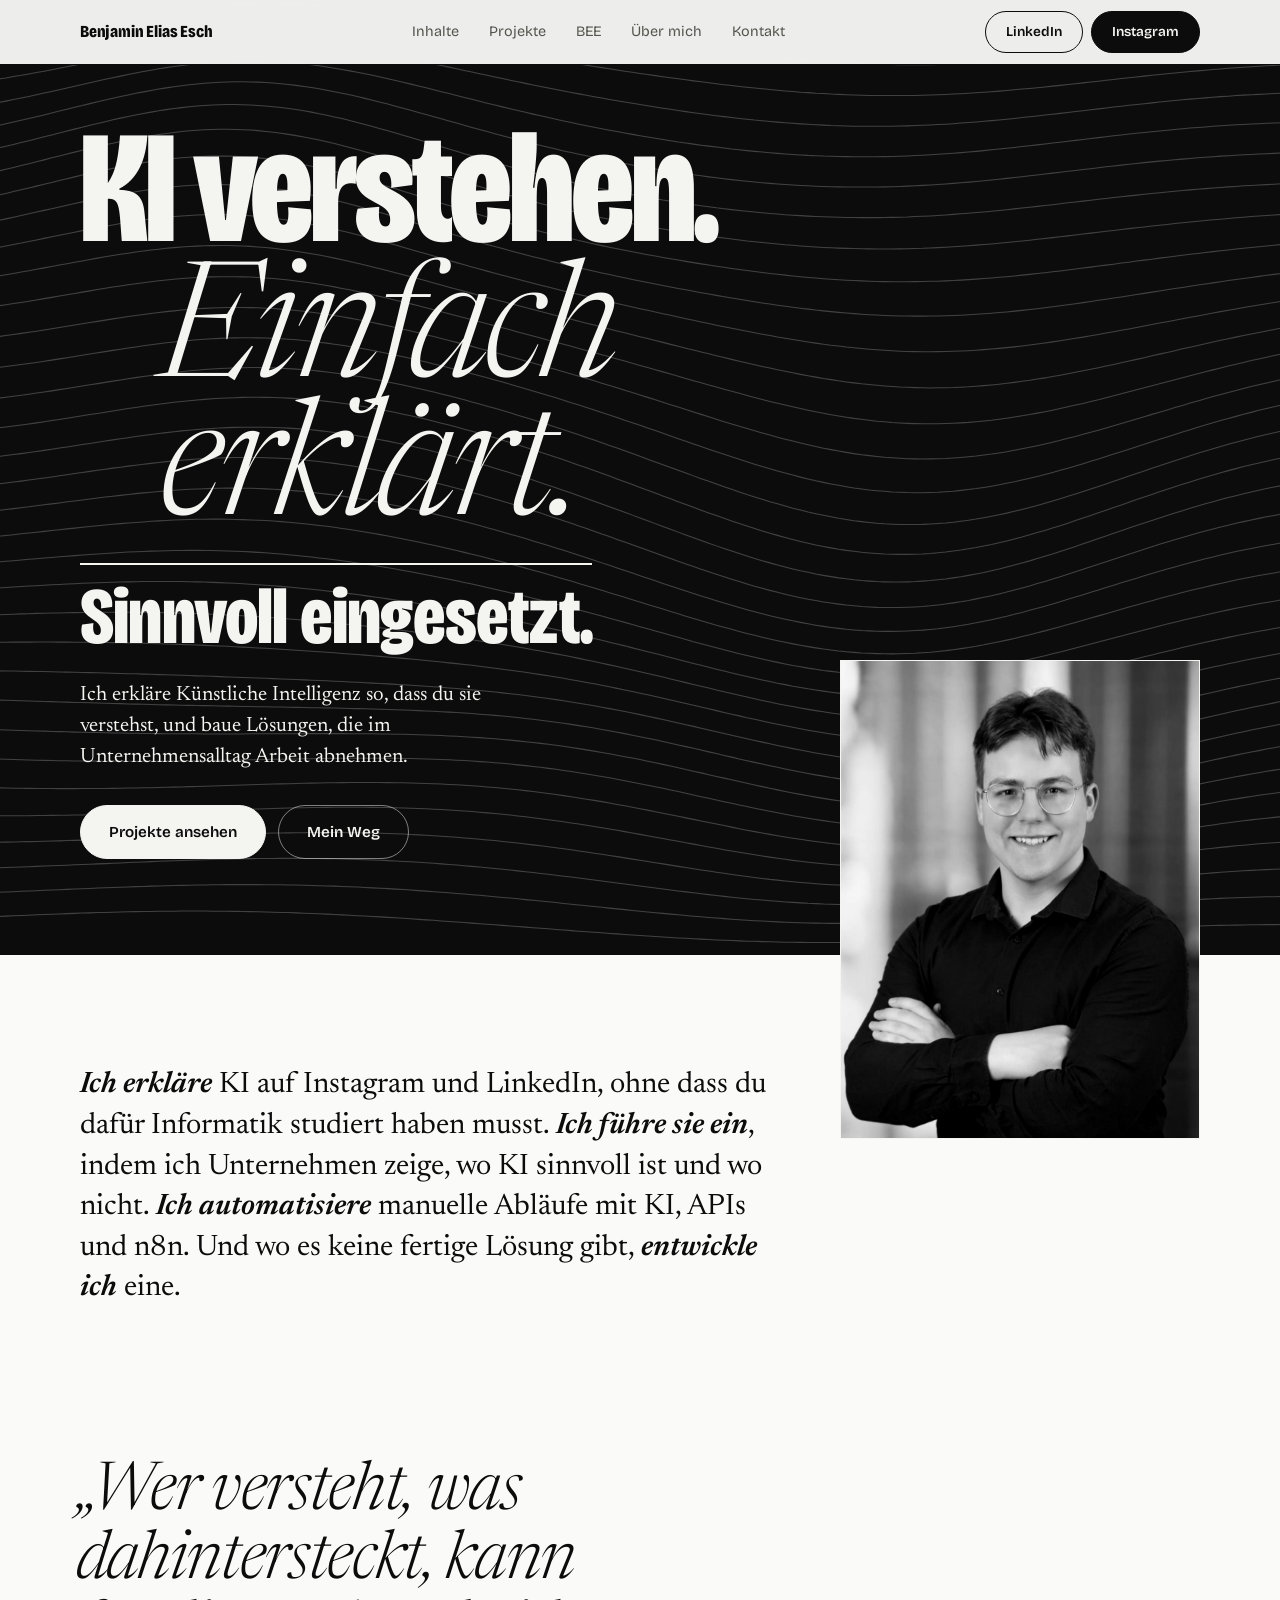
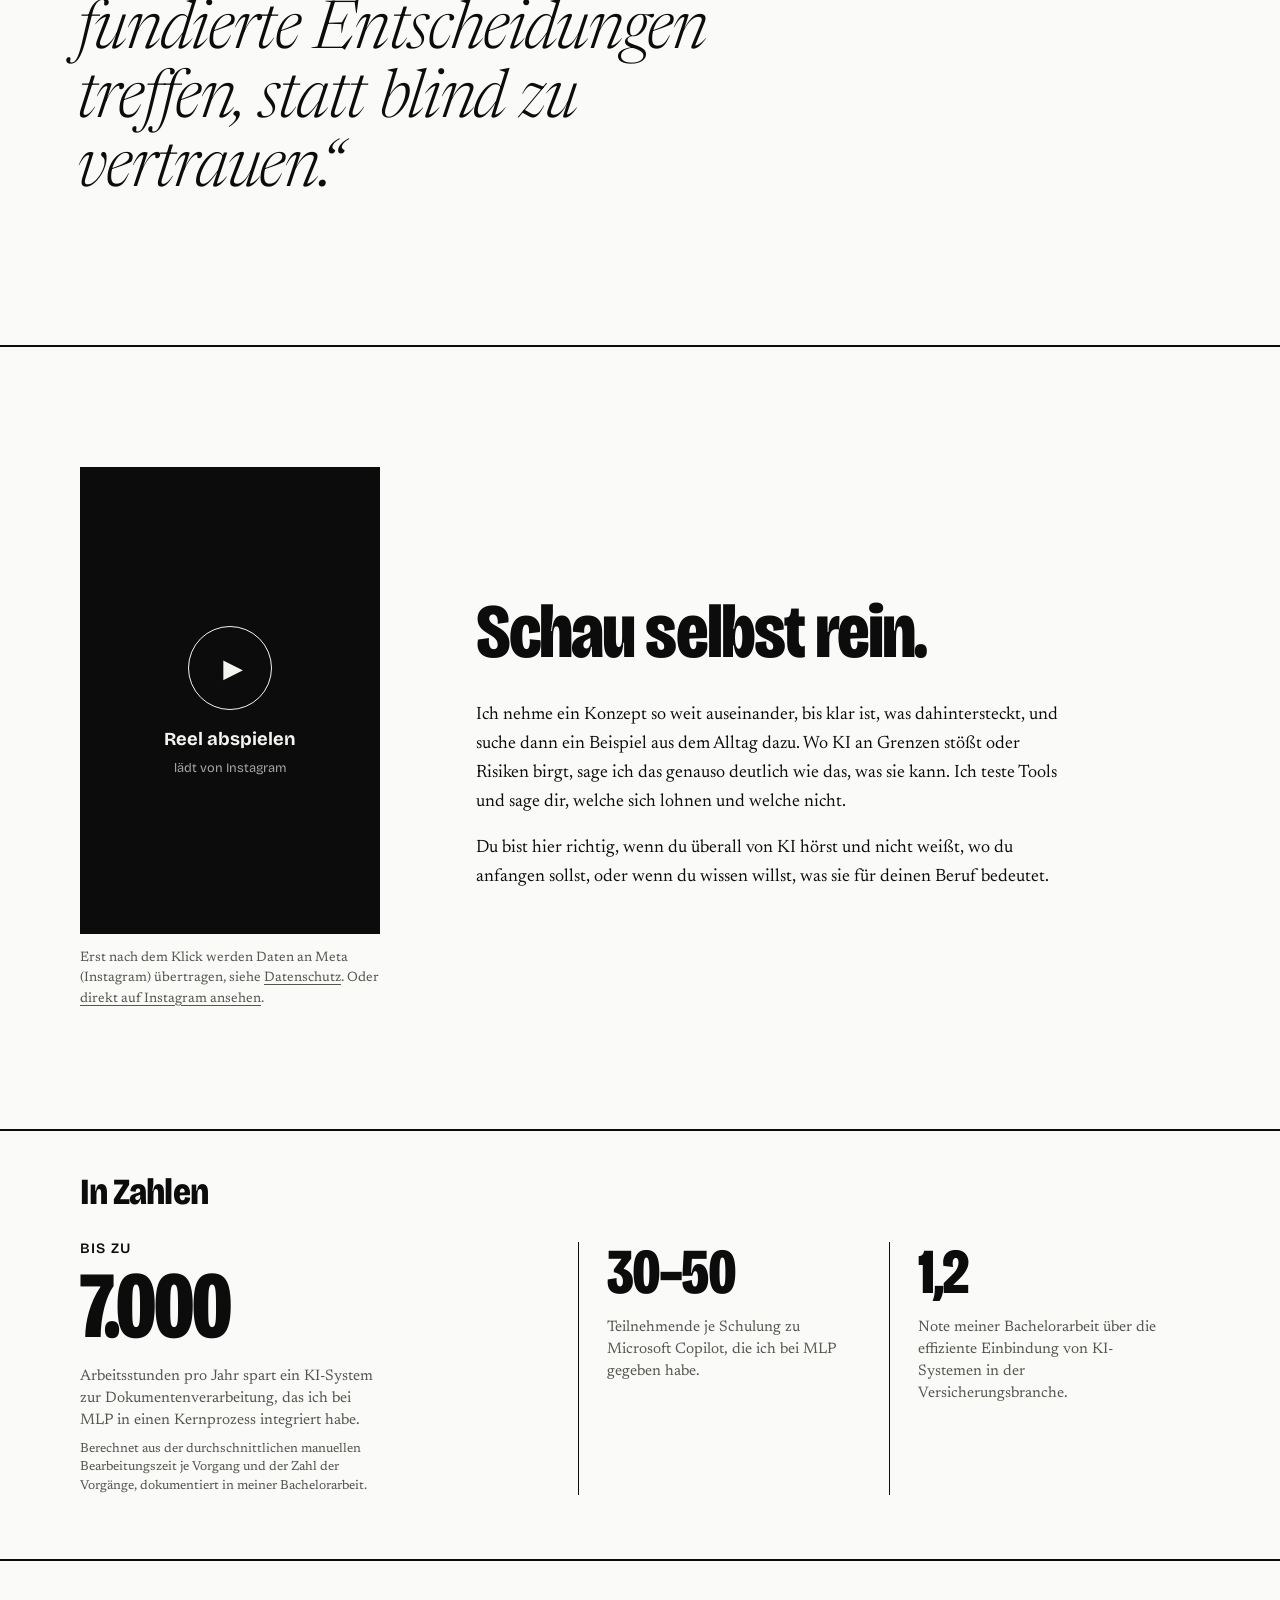
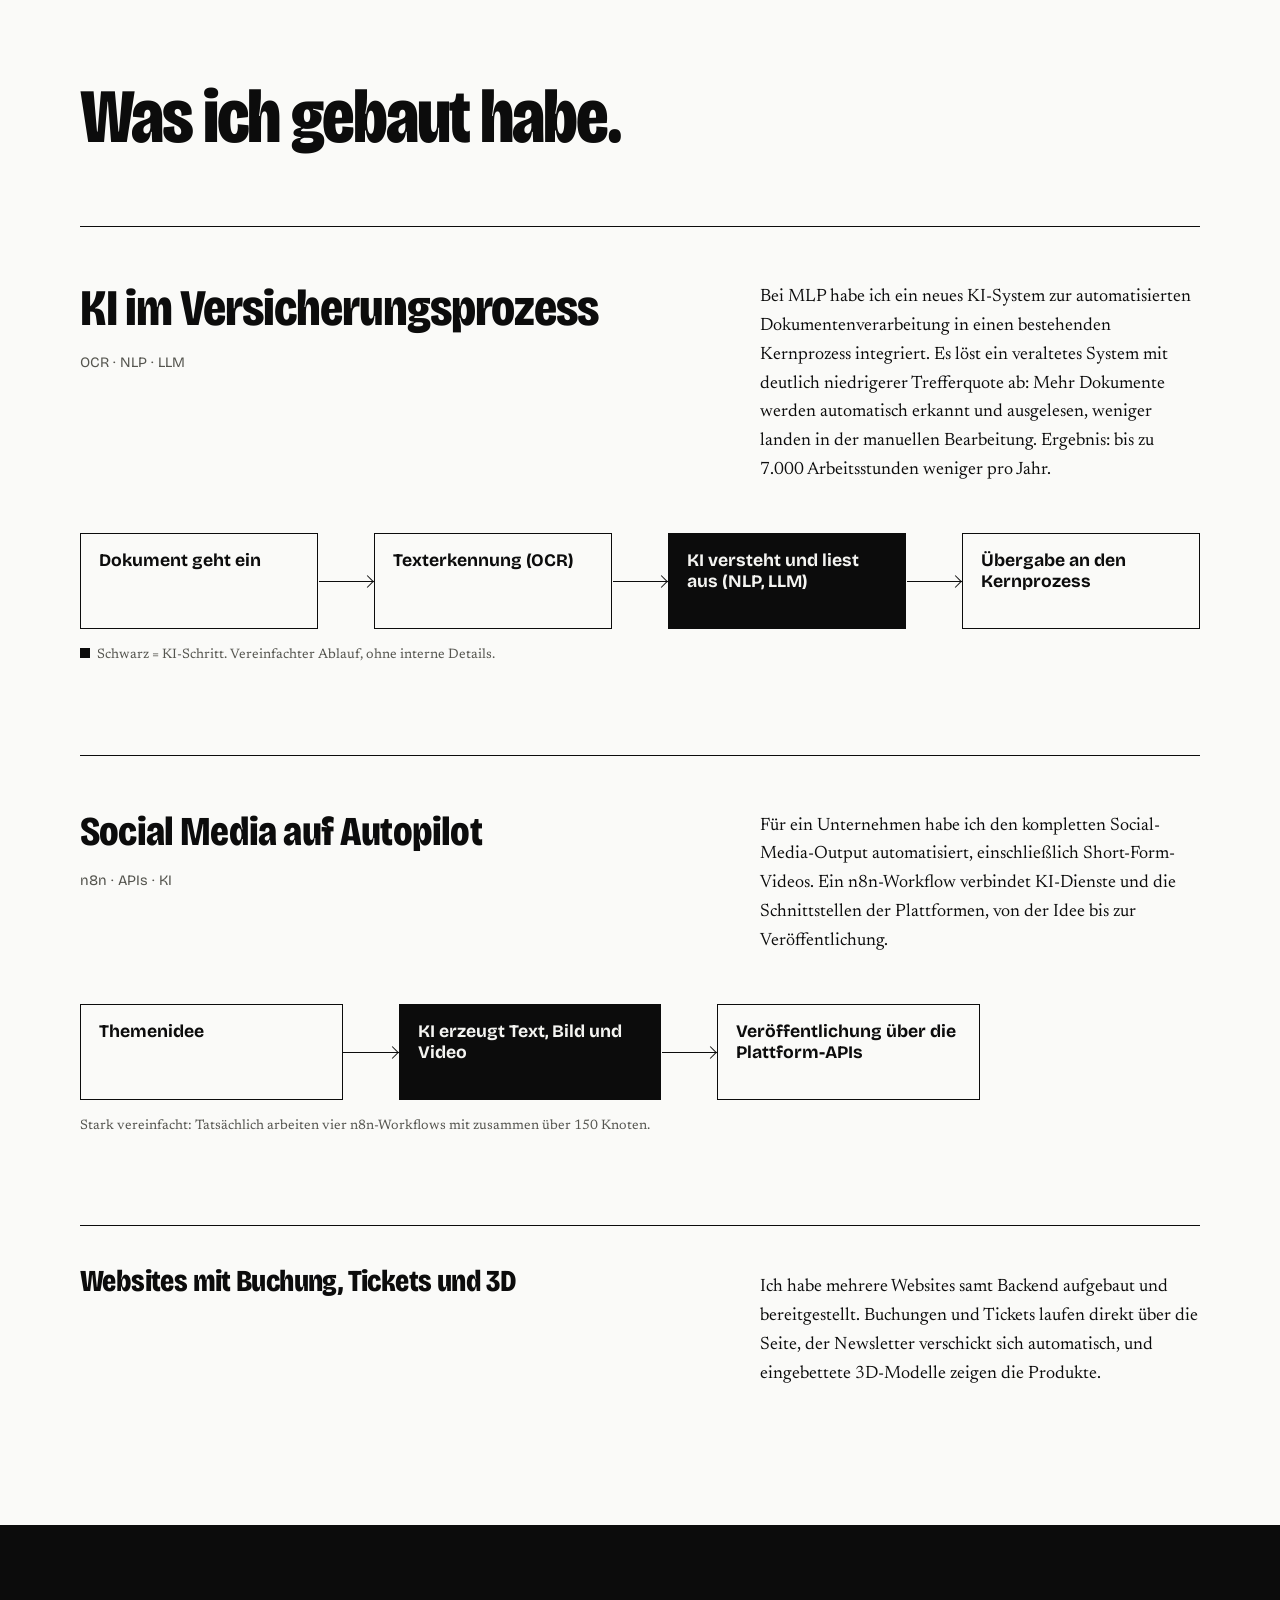
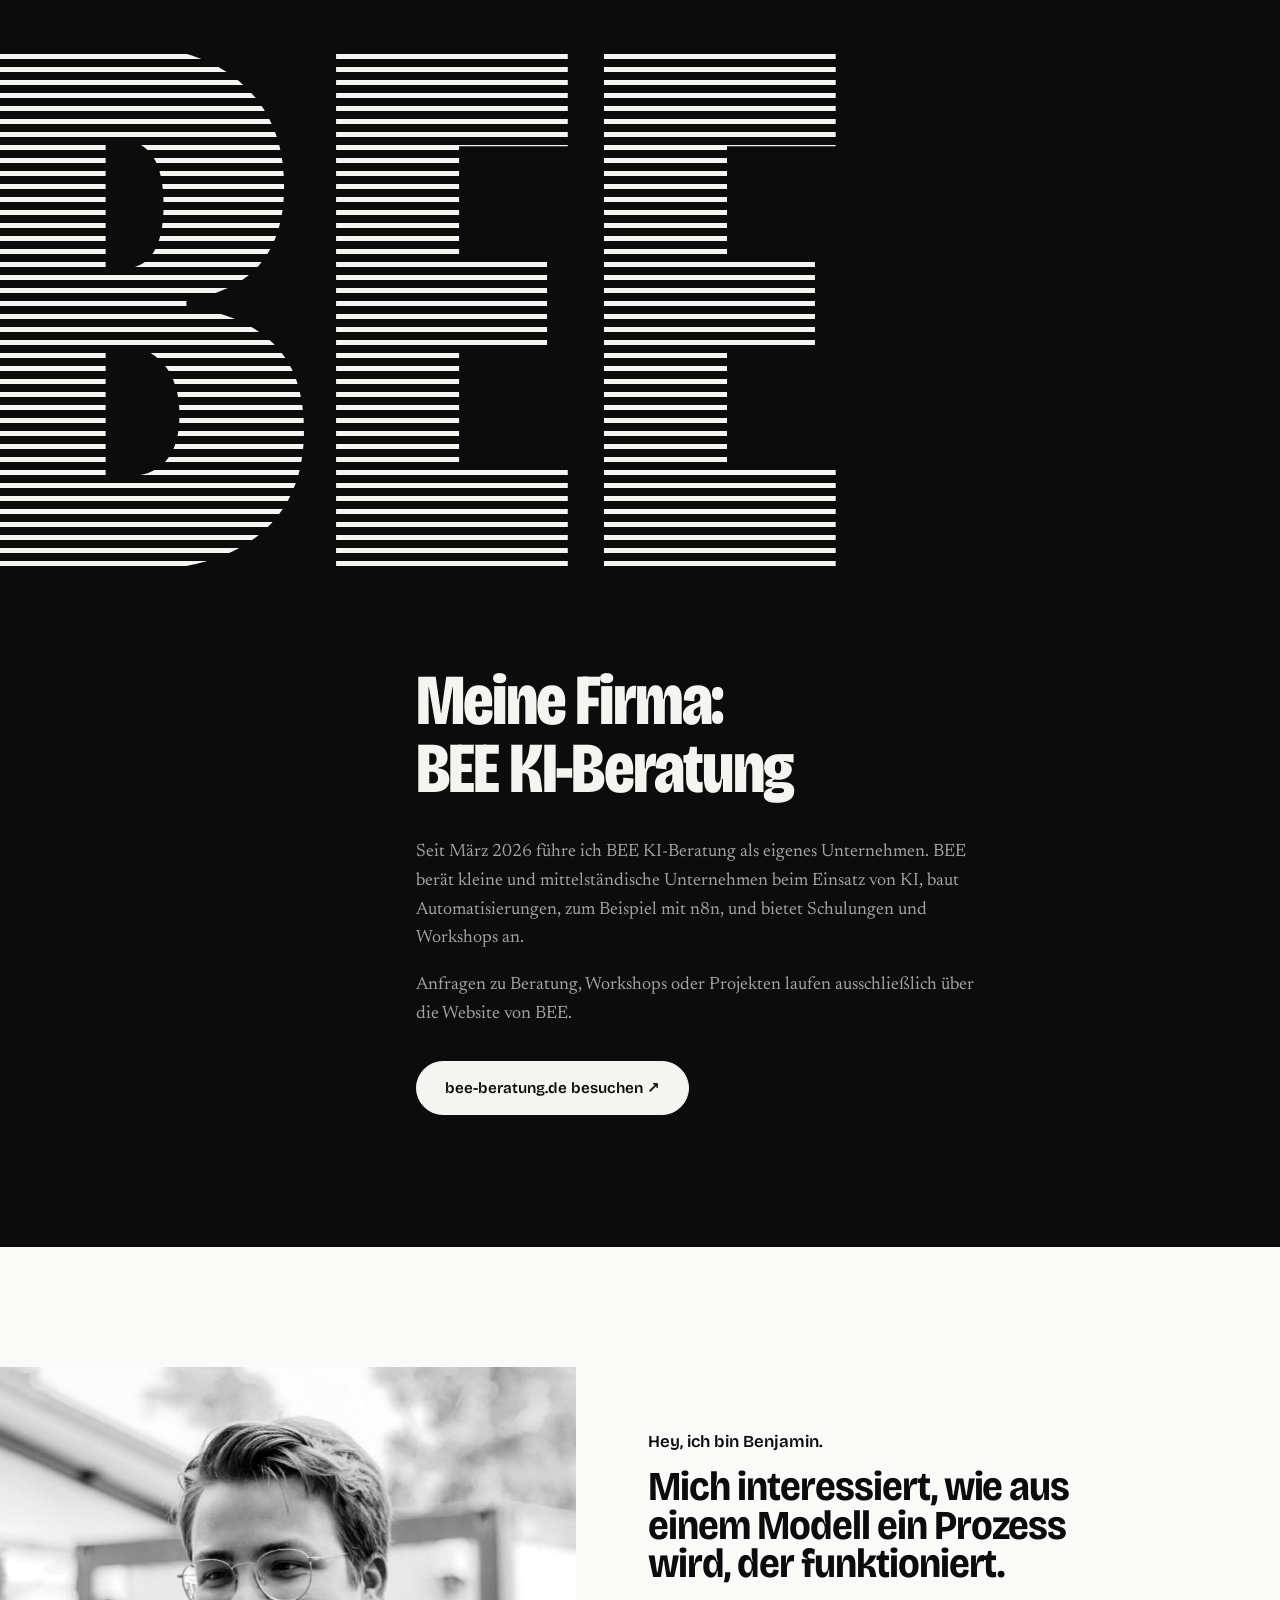
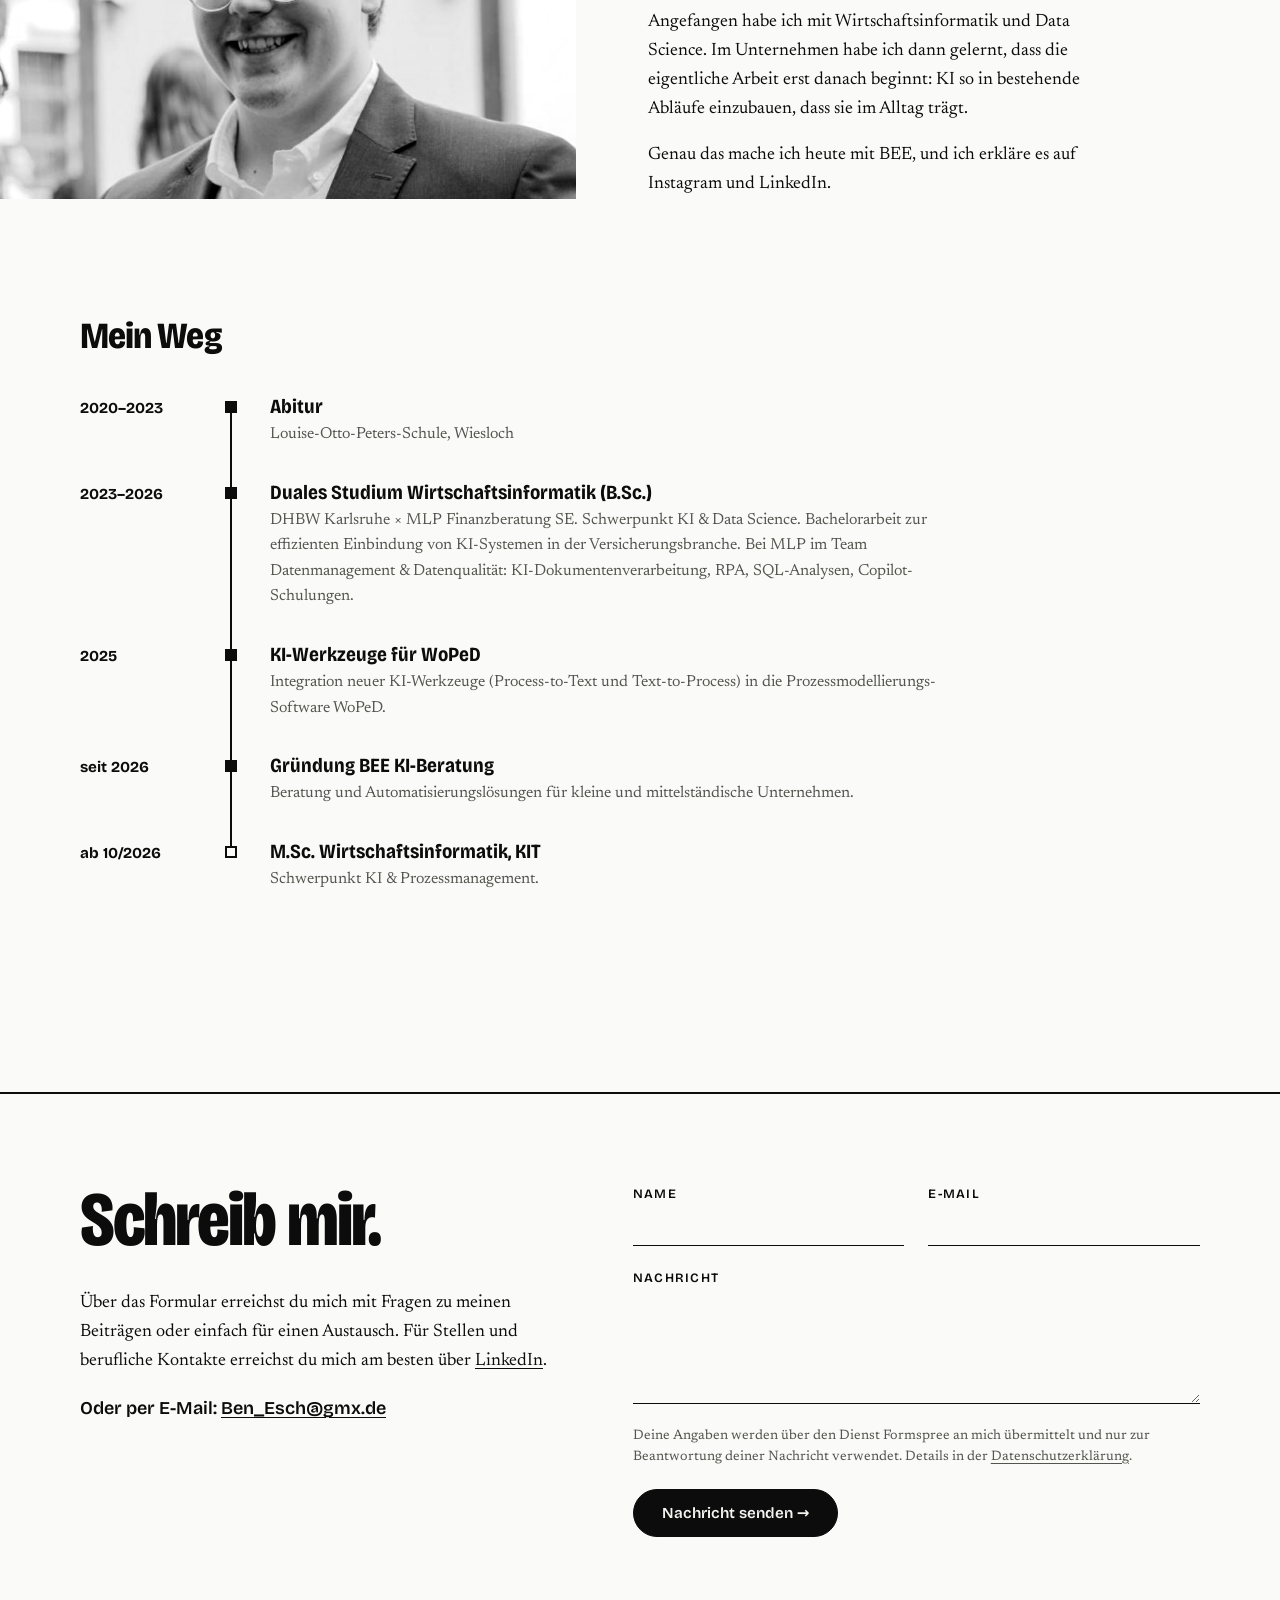
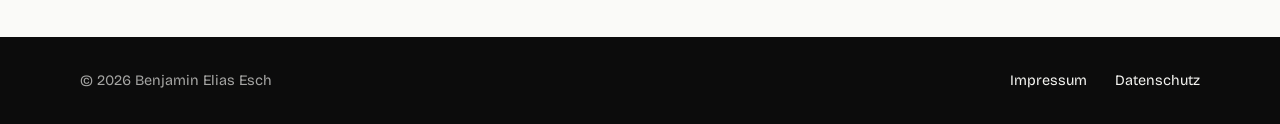
==== commit 4d39632c: "Rückmeldungen zur Materialliste umgesetzt, Seite als persönliches Portfolio - Angebotsliste und Anfr" ====
--- a/index.html
+++ b/index.html
@@ -4,7 +4,7 @@
   <meta charset="UTF-8" />
   <meta name="viewport" content="width=device-width, initial-scale=1.0" />
   <title>Benjamin Elias Esch · KI verstehen und einsetzen</title>
-  <meta name="description" content="Benjamin Elias Esch erklärt Künstliche Intelligenz verständlich, automatisiert Prozesse mit KI und n8n und berät mit BEE KI-Beratung kleine und mittelständische Unternehmen." />
+  <meta name="description" content="Benjamin Elias Esch erklärt Künstliche Intelligenz verständlich und automatisiert Prozesse mit KI und n8n. Portfolio mit Projekten, Werdegang und Inhalten." />
   <link rel="preload" href="fonts/bricolage-grotesque-latin-standard-normal.woff2" as="font" type="font/woff2" crossorigin />
   <link rel="stylesheet" href="styles.css" />
 </head>
@@ -22,7 +22,7 @@
       <ul class="nav-links">
         <li><a href="#inhalte">Inhalte</a></li>
         <li><a href="#projekte">Projekte</a></li>
-        <li><a href="#unternehmen">Für Unternehmen</a></li>
+        <li><a href="#bee">BEE</a></li>
         <li><a href="#ueber-mich">Über mich</a></li>
         <li><a href="#kontakt">Kontakt</a></li>
       </ul>
@@ -48,12 +48,12 @@
         <span class="hero-headline-3">Sinnvoll eingesetzt.</span>
       </h1>
       <p class="hero-sub">
-        Ich erkläre Künstliche Intelligenz so, dass du sie verstehst, und baue mit Unternehmen
-        Lösungen, die im Alltag Arbeit abnehmen.
+        Ich erkläre Künstliche Intelligenz so, dass du sie verstehst, und baue Lösungen, die im
+        Unternehmensalltag Arbeit abnehmen.
       </p>
       <div class="hero-ctas">
         <a href="#projekte" class="btn btn-paper">Projekte ansehen</a>
-        <a href="#unternehmen" class="btn btn-outline-light">Für Unternehmen</a>
+        <a href="#ueber-mich" class="btn btn-outline-light">Mein Weg</a>
       </div>
     </div>
 
@@ -130,7 +130,7 @@
     <dl class="proof-list">
       <div class="proof-item proof-item--wide">
         <dt><span class="proof-pre">bis zu</span> 7.000</dt>
-        <dd>Arbeitsstunden pro Jahr spart ein KI-System zur Dokumentenverarbeitung, das ich bei MLP in einen Kernprozess integriert habe.</dd>
+        <dd>Arbeitsstunden pro Jahr spart ein KI-System zur Dokumentenverarbeitung, das ich bei MLP in einen Kernprozess integriert habe. <span class="proof-note">Berechnet aus der durchschnittlichen manuellen Bearbeitungszeit je Vorgang und der Zahl der Vorgänge, dokumentiert in meiner Bachelorarbeit.</span></dd>
       </div>
       <div class="proof-item">
         <dt>30–50</dt>
@@ -158,10 +158,11 @@
         <p class="case-tags">OCR · NLP · LLM</p>
       </header>
       <p class="case-text">
-        Bei MLP habe ich ein KI-System zur automatisierten Dokumentenverarbeitung in einen
-        bestehenden Kernprozess integriert. Dokumente, die vorher von Hand gelesen und erfasst
-        wurden, laufen jetzt durch Texterkennung und Sprachmodelle. Ergebnis: bis zu 7.000
-        Arbeitsstunden weniger pro Jahr.
+        Bei MLP habe ich ein neues KI-System zur automatisierten Dokumentenverarbeitung in einen
+        bestehenden Kernprozess integriert. Es löst ein veraltetes System mit deutlich
+        niedrigerer Trefferquote ab: Mehr Dokumente werden automatisch erkannt und ausgelesen,
+        weniger landen in der manuellen Bearbeitung. Ergebnis: bis zu 7.000 Arbeitsstunden
+        weniger pro Jahr.
       </p>
       <figure class="flow-figure">
         <ol class="flow" aria-label="Ablauf der Dokumentenverarbeitung">
@@ -191,7 +192,7 @@
           <li class="flow-step flow-step--ai">KI erzeugt Text, Bild und Video</li>
           <li class="flow-step">Veröffentlichung über die Plattform-APIs</li>
         </ol>
-        <figcaption>Gesteuert über einen n8n-Workflow.</figcaption>
+        <figcaption>Stark vereinfacht: Tatsächlich arbeiten vier n8n-Workflows mit zusammen über 150 Knoten.</figcaption>
       </figure>
     </article>
 
@@ -201,7 +202,7 @@
       <p class="case-text">
         Ich habe mehrere Websites samt Backend aufgebaut und bereitgestellt. Buchungen und
         Tickets laufen direkt über die Seite, der Newsletter verschickt sich automatisch, und
-        3D-Modelle ergänzen die Inhalte.
+        eingebettete 3D-Modelle zeigen die Produkte.
       </p>
     </article>
   </div>
@@ -210,43 +211,23 @@
 <!-- ════════════════════════════════════════════════════════════
      5. FÜR UNTERNEHMEN / BEE  (schwarz, randlos)
 ════════════════════════════════════════════════════════════ -->
-<section class="bee" id="unternehmen">
+<section class="bee" id="bee">
   <p class="bee-mark" aria-hidden="true">BEE</p>
   <div class="container bee-grid">
-    <h2 class="headline bee-headline">KI für Unternehmen</h2>
+    <h2 class="headline bee-headline">Meine Firma: <span class="nowrap">BEE KI-Beratung</span></h2>
     <div class="bee-text">
       <p class="body-text">
-        Mit meiner Firma BEE KI-Beratung begleite ich kleine und mittelständische Unternehmen
-        vom ersten Workshop bis zur fertigen Lösung.
-      </p>
-    </div>
-
-    <ul class="offers">
-      <li class="offer">
-        <h3 class="offer-title">Workshop</h3>
-        <p class="offer-desc">KI verstehen und sinnvoll einsetzen, mit Beispielen aus dem eigenen Arbeitsalltag.</p>
-        <a href="#kontakt" class="offer-cta" data-anliegen="Workshop">Workshop anfragen →</a>
-      </li>
-      <li class="offer">
-        <h3 class="offer-title">KI-Potenzialanalyse</h3>
-        <p class="offer-desc">Bestehende Prozesse auf Automatisierungspotenzial prüfen.</p>
-        <a href="#kontakt" class="offer-cta" data-anliegen="KI-Potenzialanalyse">Analyse anfragen →</a>
-      </li>
-      <li class="offer">
-        <h3 class="offer-title">Automatisierung</h3>
-        <p class="offer-desc">Konkrete Abläufe mit KI, APIs und n8n automatisieren.</p>
-        <a href="#kontakt" class="offer-cta" data-anliegen="Automatisierung">Automatisierung anfragen →</a>
-      </li>
-      <li class="offer">
-        <h3 class="offer-title">Individuelle KI-Lösungen</h3>
-        <p class="offer-desc">Von der Idee bis zur laufenden Umsetzung.</p>
-        <a href="#kontakt" class="offer-cta" data-anliegen="Individuelle KI-Lösung">Idee besprechen →</a>
-      </li>
-    </ul>
-
-    <p class="bee-link">
-      <a href="https://bee-beratung.de/" target="_blank" rel="noopener" class="btn btn-paper">bee-beratung.de besuchen ↗</a>
-    </p>
+        Seit März 2026 führe ich BEE KI-Beratung als eigenes Unternehmen. BEE berät kleine und
+        mittelständische Unternehmen beim Einsatz von KI, baut Automatisierungen, zum Beispiel
+        mit n8n, und bietet Schulungen und Workshops an.
+      </p>
+      <p class="body-text">
+        Anfragen zu Beratung, Workshops oder Projekten laufen ausschließlich über die Website von BEE.
+      </p>
+      <p class="bee-link">
+        <a href="https://bee-beratung.de/" target="_blank" rel="noopener" class="btn btn-paper">bee-beratung.de besuchen ↗</a>
+      </p>
+    </div>
   </div>
 </section>
 
@@ -326,9 +307,8 @@
     <div class="contact-intro">
       <h2 class="headline">Schreib mir.</h2>
       <p class="body-text">
-        Über das Formular erreichst du mich, egal ob du eine Frage zu einem Beitrag hast oder
-        einen Workshop für dein Unternehmen anfragen willst. Für Stellen und Projekte erreichst du mich
-        am besten über
+        Über das Formular erreichst du mich mit Fragen zu meinen Beiträgen oder einfach für einen
+        Austausch. Für Stellen und berufliche Kontakte erreichst du mich am besten über
         <a href="https://www.linkedin.com/in/benjamin-elias-esch/" target="_blank" rel="noopener" class="text-link">LinkedIn</a>.
       </p>
       <p class="contact-alt">Oder per E-Mail: <a href="mailto:Ben_Esch@gmx.de" class="text-link">Ben_Esch@gmx.de</a></p>
--- a/styles.css
+++ b/styles.css
@@ -63,6 +63,8 @@
   padding: 8px 14px; z-index: 200; font-family: var(--font-display);
 }
 .skip-link:focus { left: 8px; }
+
+.nowrap { white-space: nowrap; }
 
 .visually-hidden {
   position: absolute; width: 1px; height: 1px; overflow: hidden;
@@ -323,6 +325,7 @@
   margin-bottom: 6px;
 }
 .proof-item dd { font-size: .95rem; line-height: 1.45; color: var(--clr-grey); max-width: 34ch; }
+.proof-note { display: block; margin-top: 8px; font-size: .8rem; }
 
 /* ── Projekte ────────────────────────────────────────────── */
 .projekte-headline { margin-bottom: 72px; }
@@ -490,45 +493,12 @@
 .bee-grid > * { margin-left: 30%; }
 .bee-headline {
   font-size: clamp(2.6rem, 5.6vw, 5.4rem);
-  max-width: 14ch;
+  max-width: 16ch;
   margin-bottom: 36px;
 }
 .bee-text { max-width: 560px; }
 .bee .body-text { color: var(--clr-on-ink-muted); }
-.bee-grid > .offers { margin-left: 0; }
-
-.offers {
-  list-style: none;
-  margin-top: 72px;
-  border-top: 1px solid rgba(244,244,241,.5);
-}
-.offer {
-  display: grid;
-  grid-template-columns: 30% minmax(0, 1fr) auto;
-  column-gap: 0;
-  align-items: baseline;
-  padding: 26px 0;
-  border-bottom: 1px solid rgba(244,244,241,.5);
-}
-.offer-title {
-  font-family: var(--font-display);
-  font-size: clamp(1.4rem, 2.2vw, 1.9rem);
-  font-weight: 800;
-  font-stretch: 78%;
-  line-height: 1.05;
-  padding-right: 24px;
-}
-.offer-desc { color: var(--clr-on-ink-muted); max-width: 46ch; padding-right: 32px; }
-.offer-cta {
-  font-family: var(--font-display);
-  font-weight: 600;
-  white-space: nowrap;
-  text-decoration: underline;
-  text-underline-offset: 5px;
-  text-decoration-thickness: 1px;
-}
-.offer-cta:hover { text-decoration-thickness: 2px; }
-.bee-link { margin-top: 48px; }
+.bee-link { margin-top: 32px; }
 
 /* ── Über mich ───────────────────────────────────────────── */
 .about-grid {
@@ -738,7 +708,6 @@
     bottom: calc(-1 * var(--gap) + 1px);
     transform: rotate(135deg);
   }
-  .offer { grid-template-columns: 1fr; row-gap: 8px; }
   .case--small .case-text { margin-top: 12px; }
 
   .weg { margin-top: 80px; }
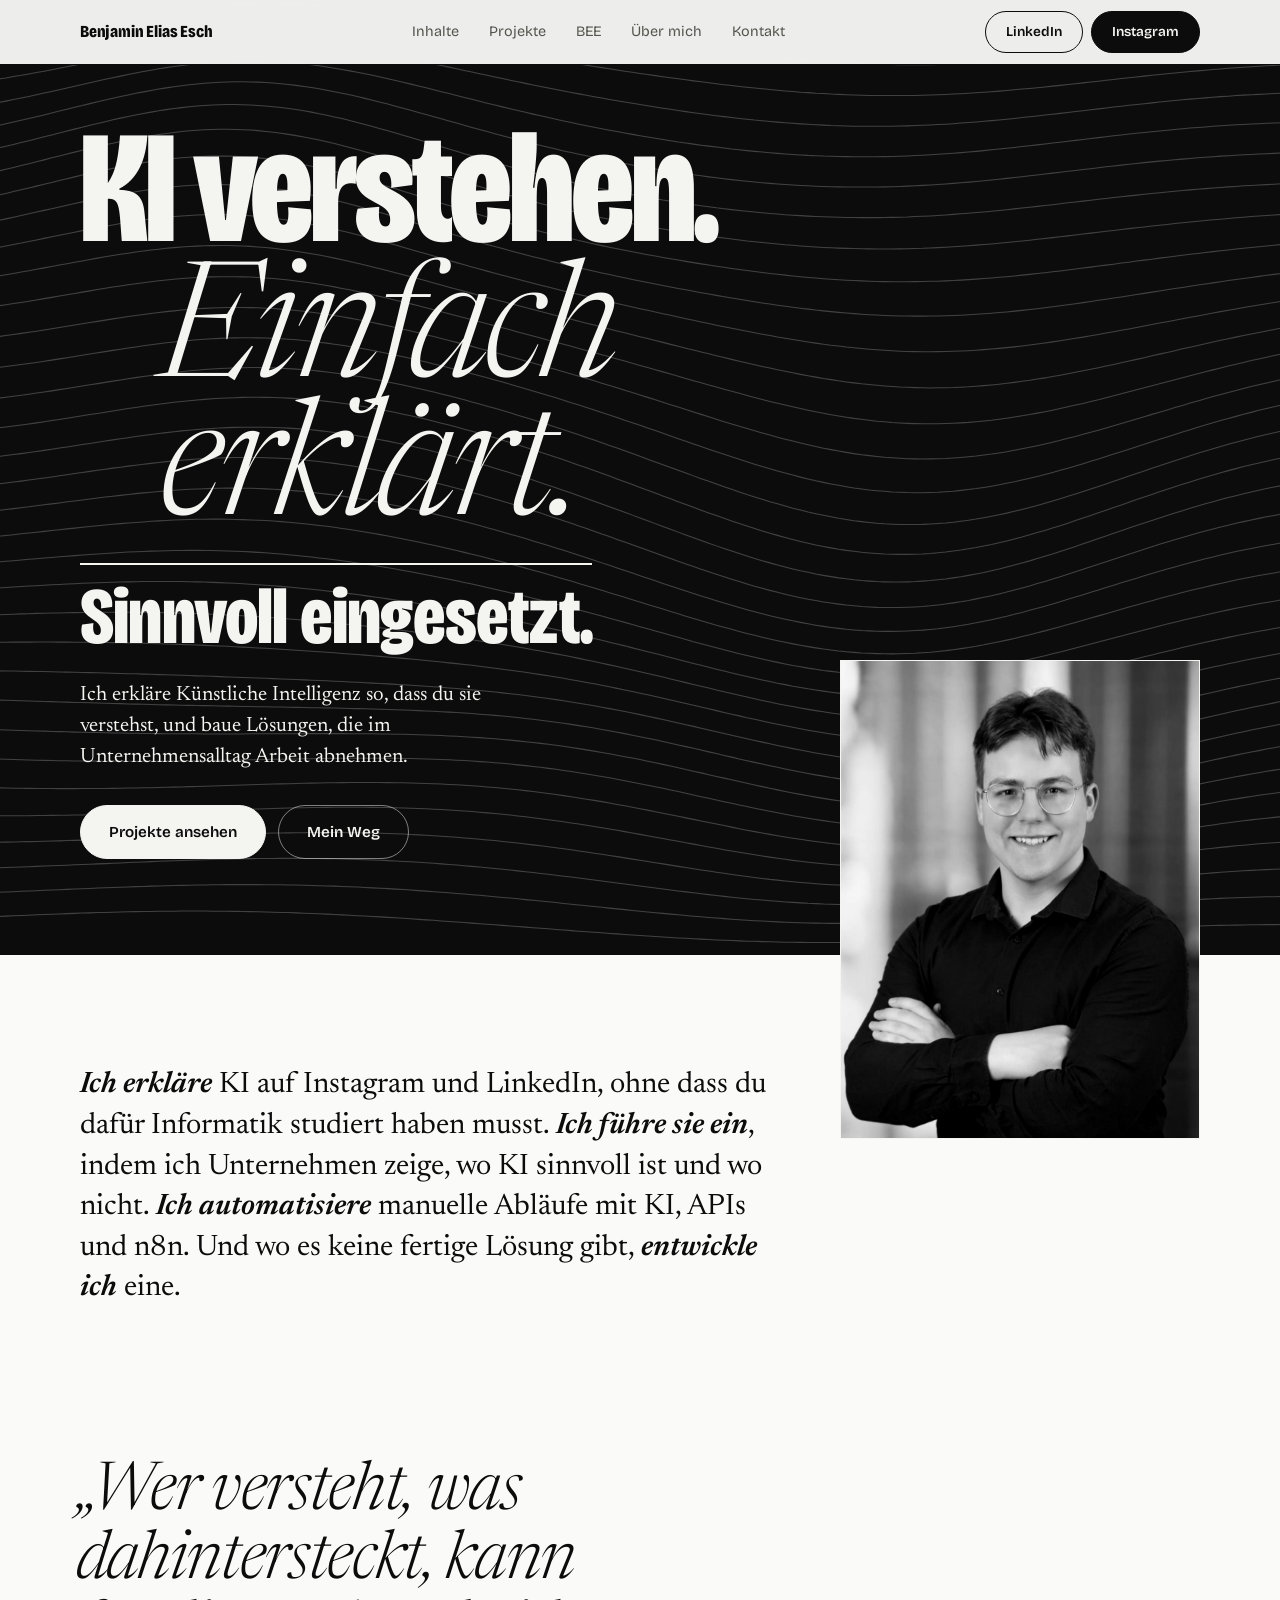
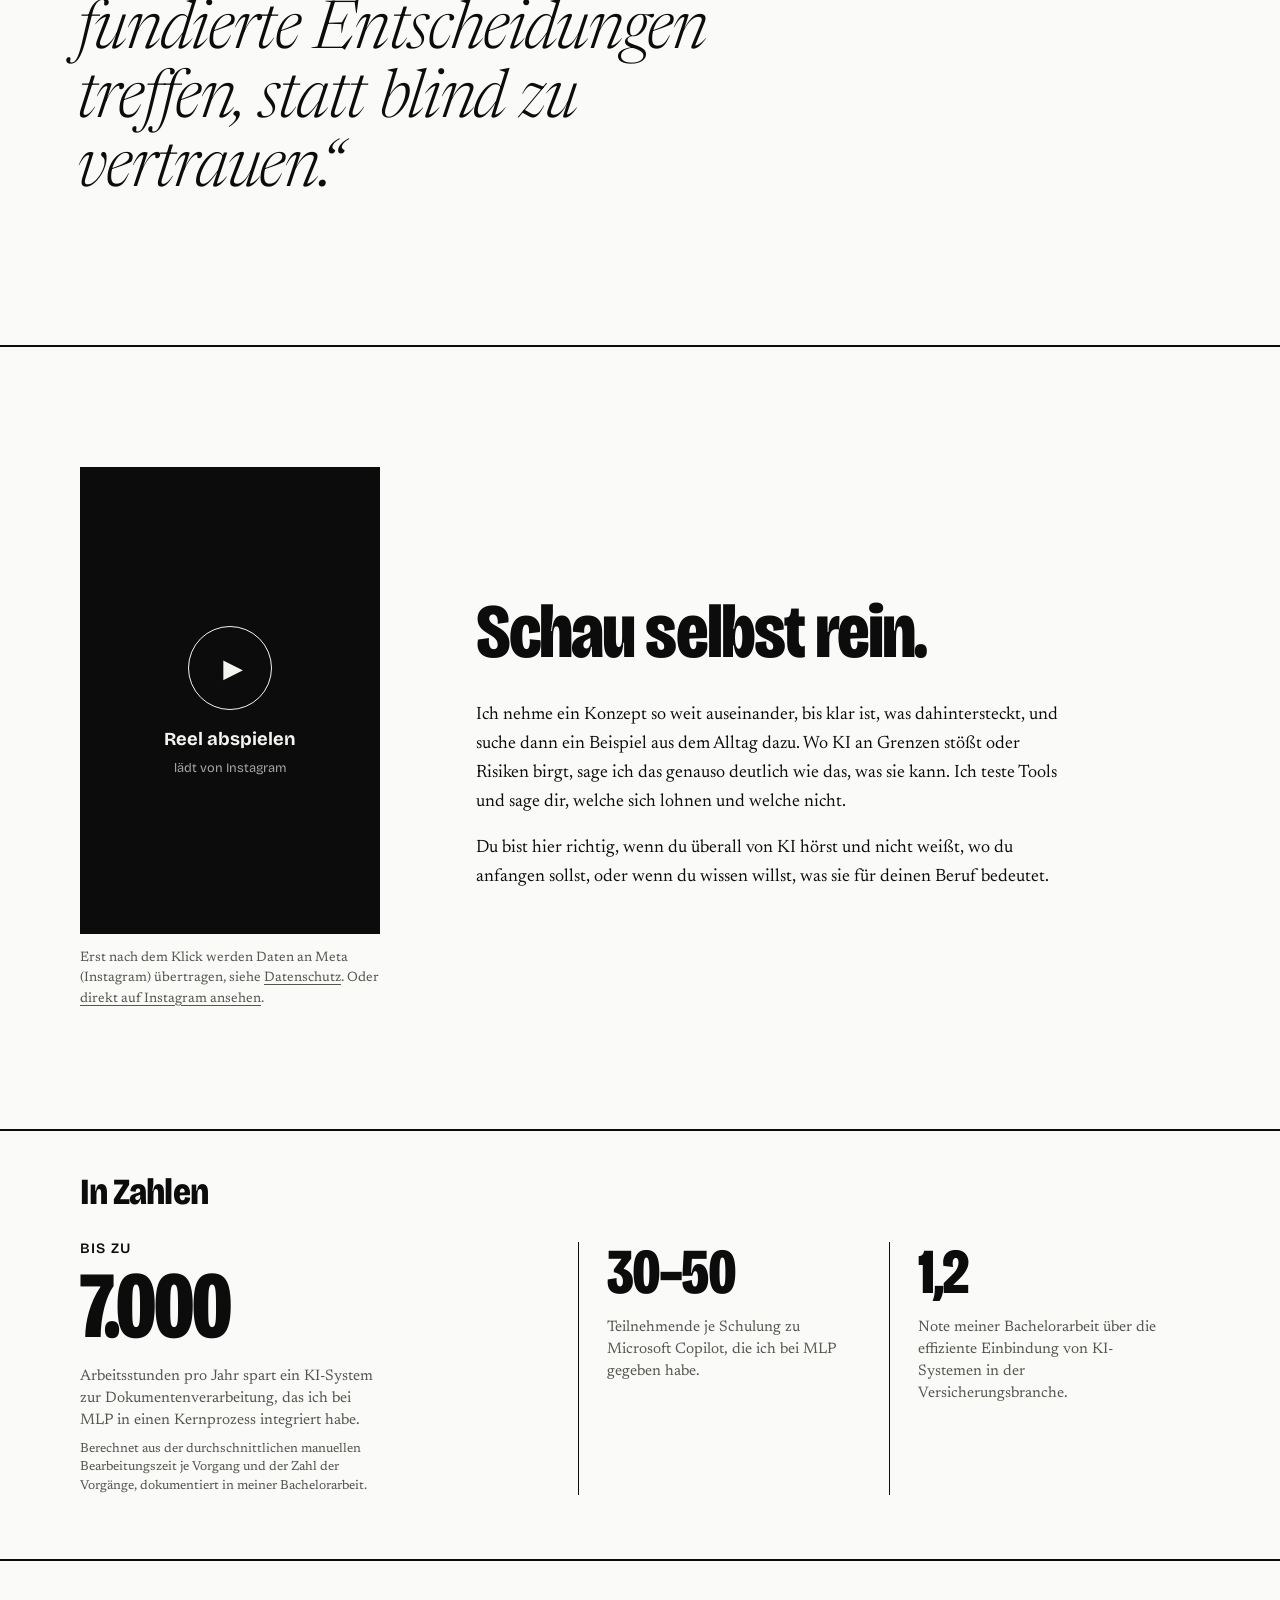
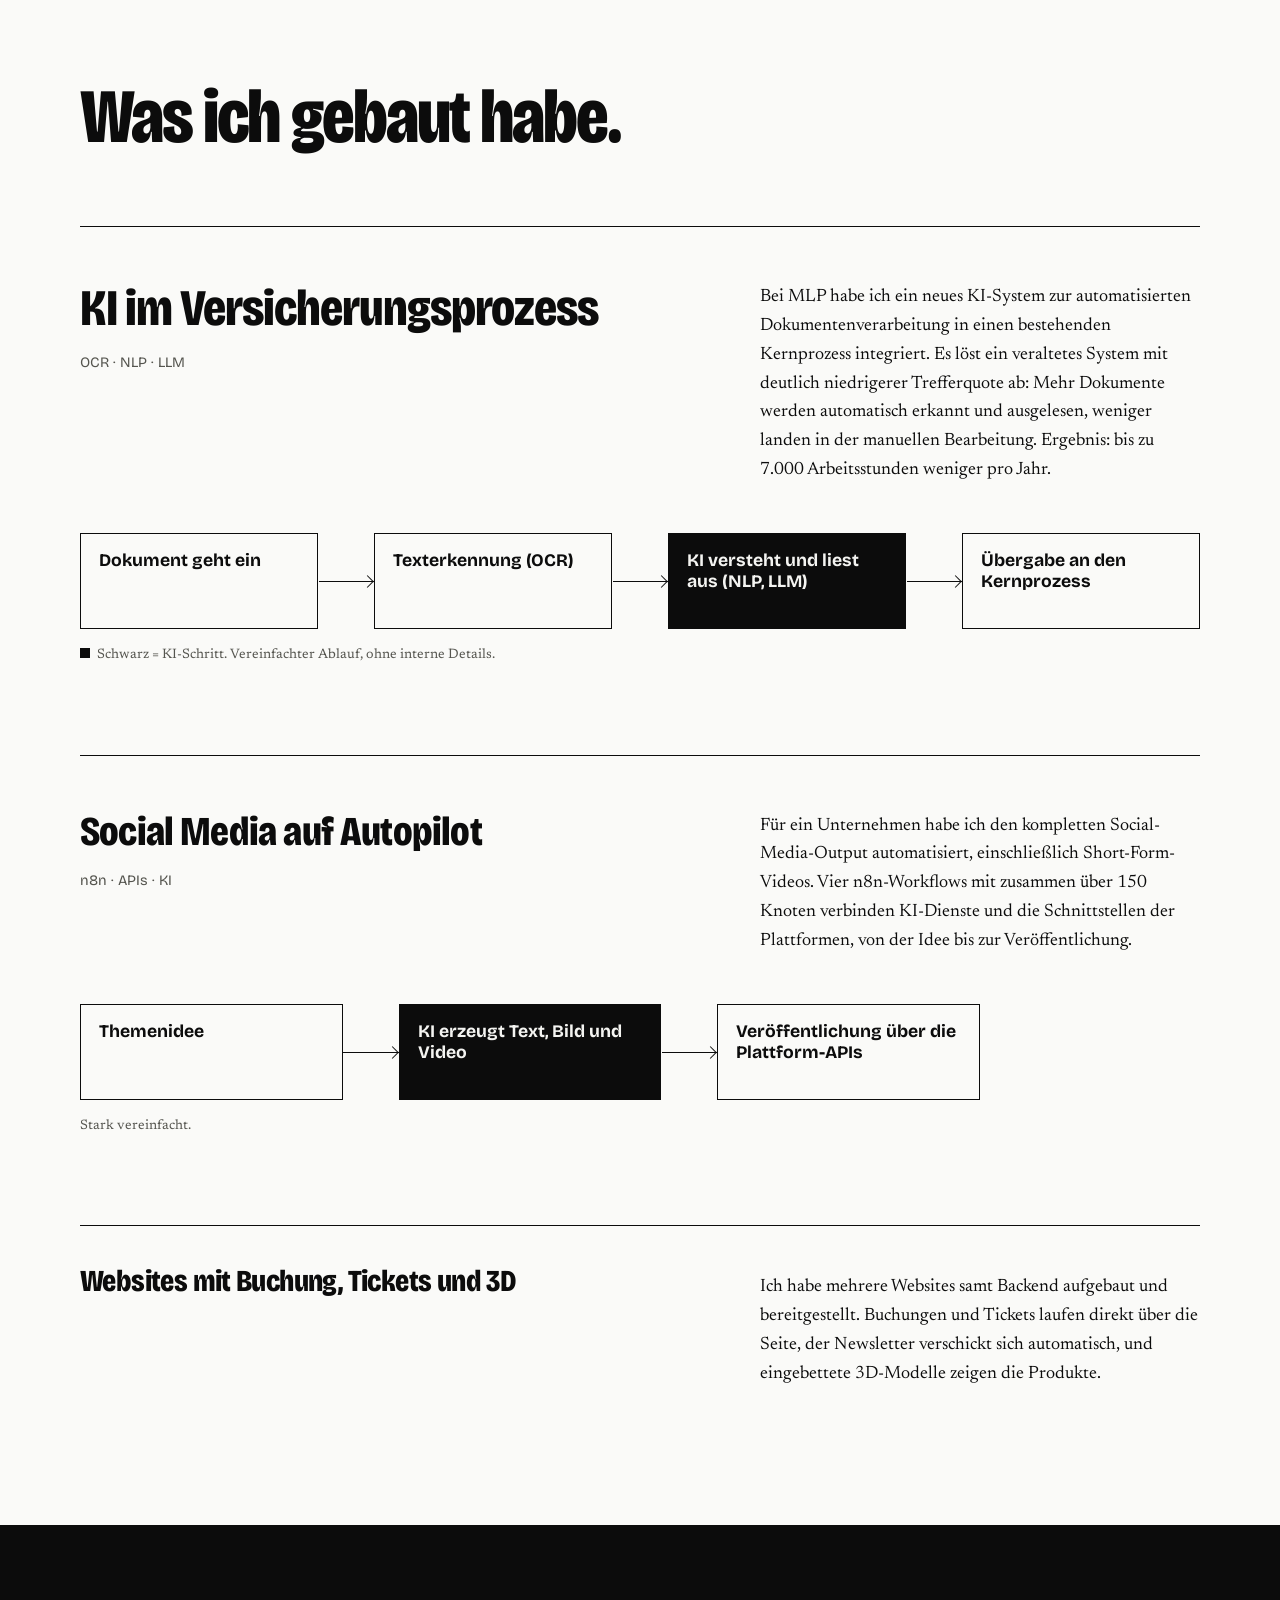
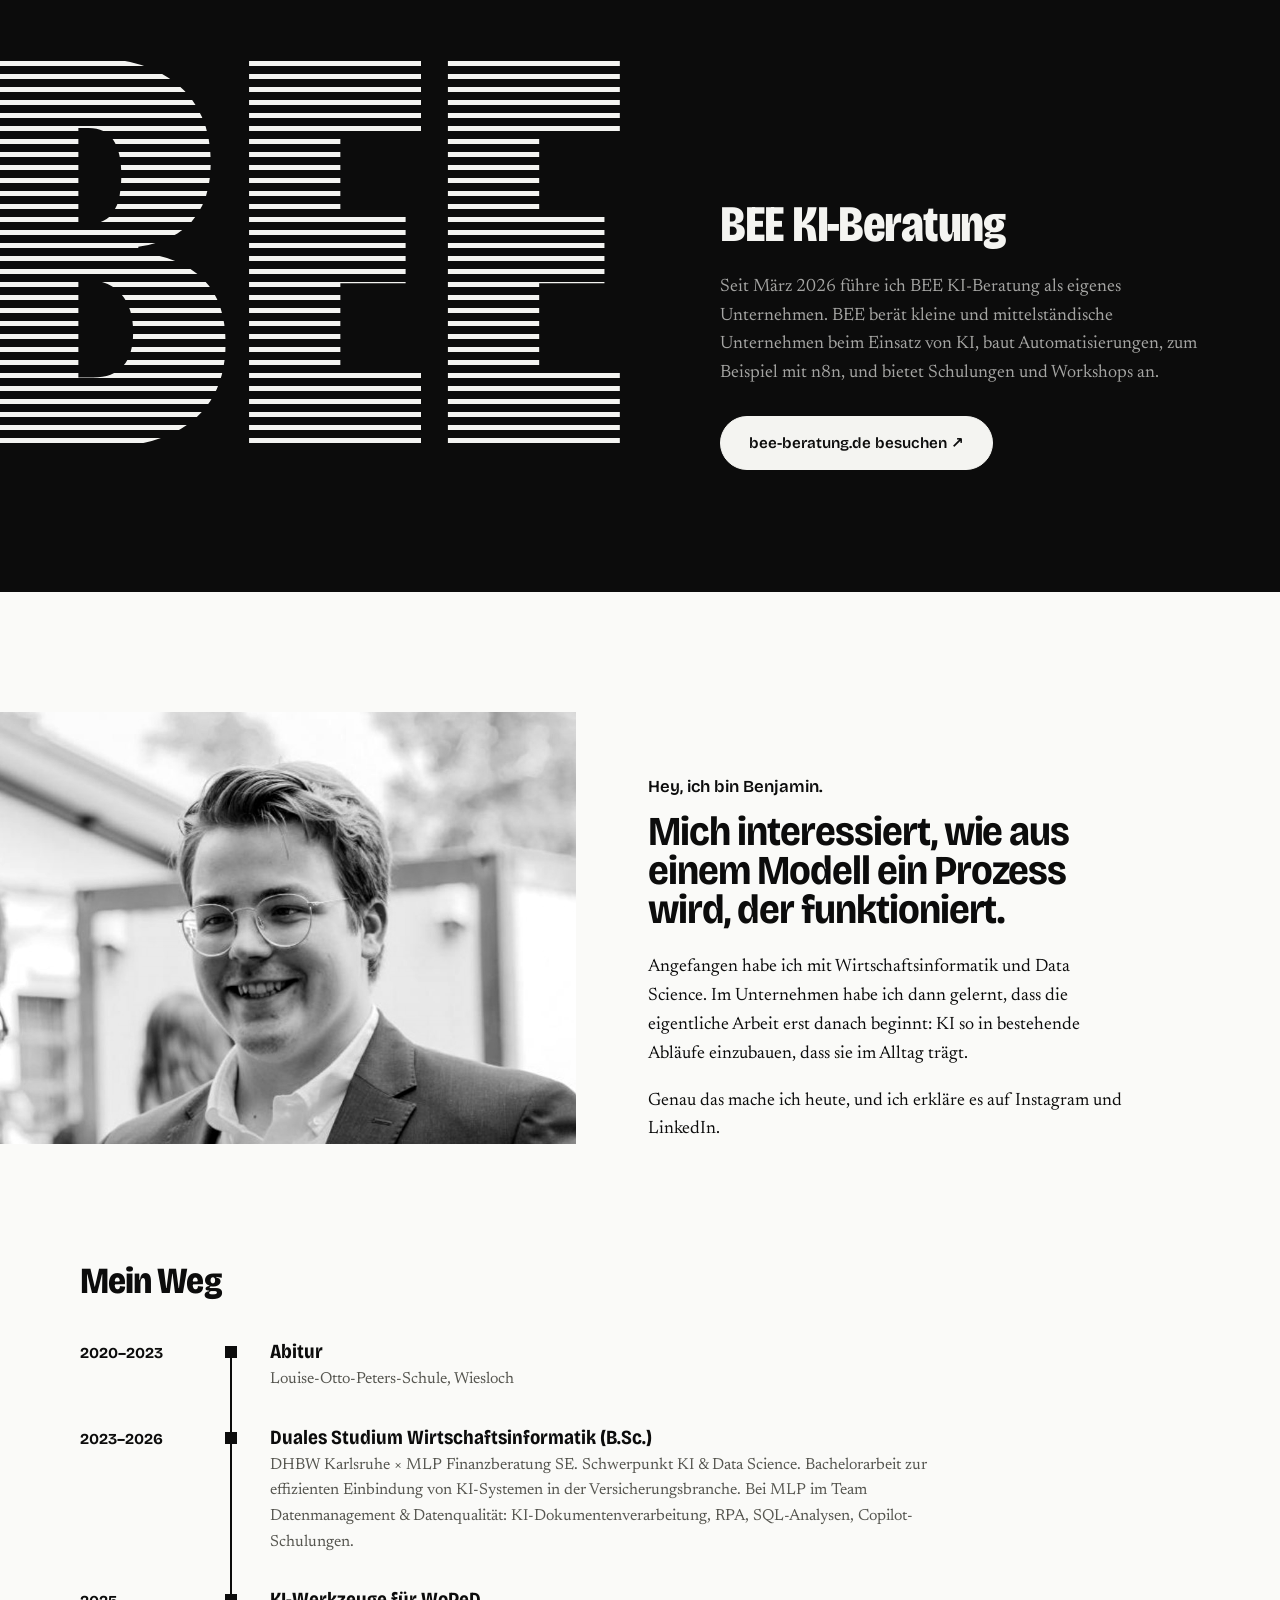
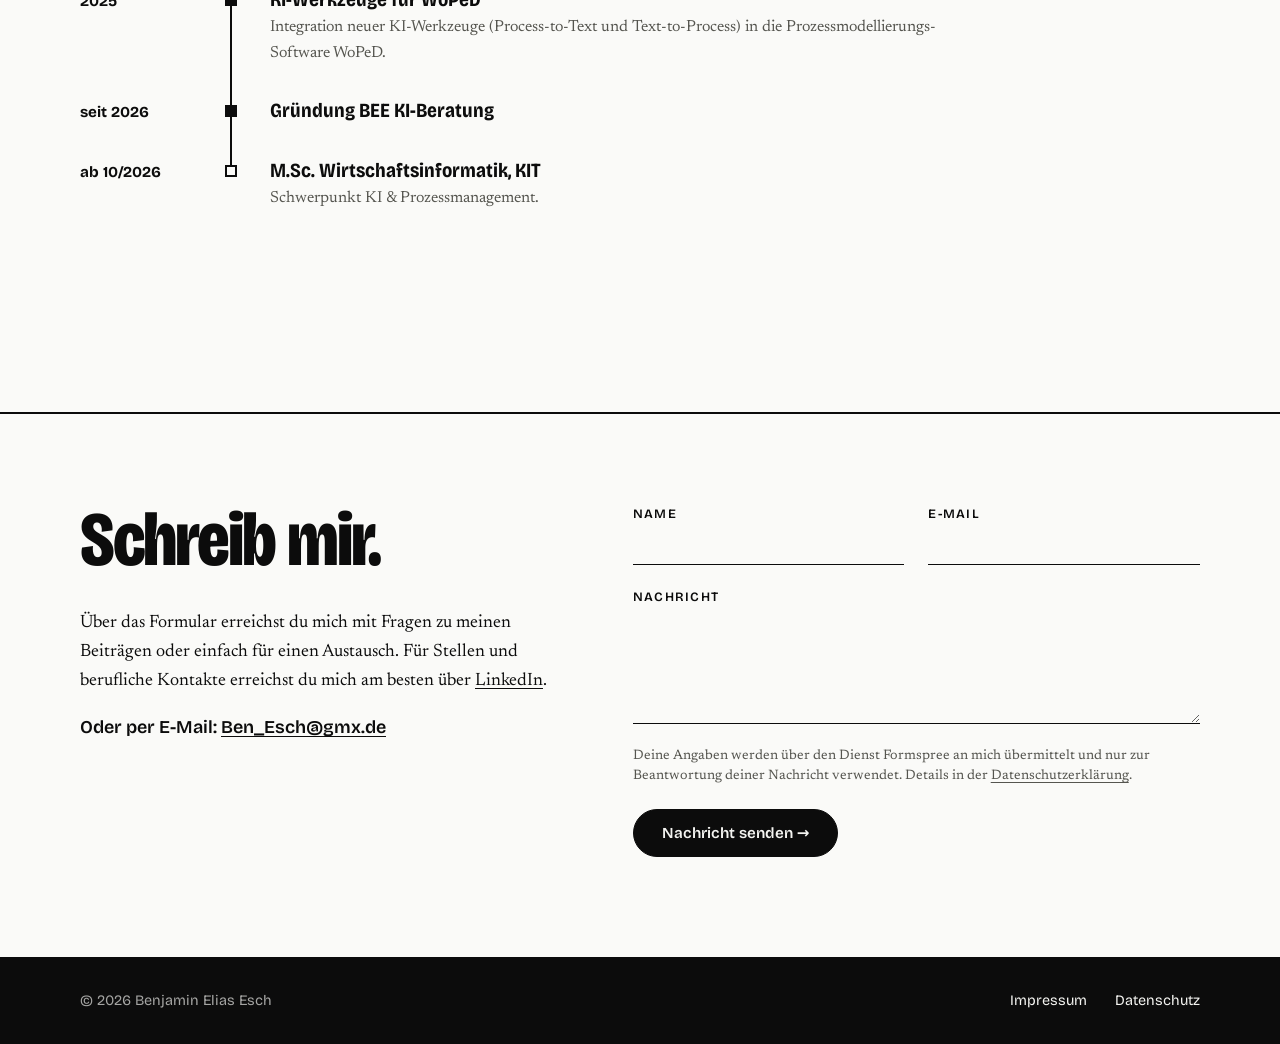
==== commit 0d05e17a: "BEE-Abschnitt kompakter, Doppelungen entfernt, n8n-Umfang im Falltext Co-Authored-By: Claude Opus 5." ====
--- a/index.html
+++ b/index.html
@@ -183,8 +183,8 @@
       </header>
       <p class="case-text">
         Für ein Unternehmen habe ich den kompletten Social-Media-Output automatisiert,
-        einschließlich Short-Form-Videos. Ein n8n-Workflow verbindet KI-Dienste und die
-        Schnittstellen der Plattformen, von der Idee bis zur Veröffentlichung.
+        einschließlich Short-Form-Videos. Vier n8n-Workflows mit zusammen über 150 Knoten verbinden
+        KI-Dienste und die Schnittstellen der Plattformen, von der Idee bis zur Veröffentlichung.
       </p>
       <figure class="flow-figure">
         <ol class="flow flow--3" aria-label="Ablauf der Social-Media-Automatisierung">
@@ -192,7 +192,7 @@
           <li class="flow-step flow-step--ai">KI erzeugt Text, Bild und Video</li>
           <li class="flow-step">Veröffentlichung über die Plattform-APIs</li>
         </ol>
-        <figcaption>Stark vereinfacht: Tatsächlich arbeiten vier n8n-Workflows mit zusammen über 150 Knoten.</figcaption>
+        <figcaption>Stark vereinfacht.</figcaption>
       </figure>
     </article>
 
@@ -212,17 +212,14 @@
      5. FÜR UNTERNEHMEN / BEE  (schwarz, randlos)
 ════════════════════════════════════════════════════════════ -->
 <section class="bee" id="bee">
-  <p class="bee-mark" aria-hidden="true">BEE</p>
-  <div class="container bee-grid">
-    <h2 class="headline bee-headline">Meine Firma: <span class="nowrap">BEE KI-Beratung</span></h2>
+  <div class="bee-grid">
+    <p class="bee-mark" aria-hidden="true">BEE</p>
     <div class="bee-text">
+      <h2 class="headline bee-headline"><span class="nowrap">BEE KI-Beratung</span></h2>
       <p class="body-text">
         Seit März 2026 führe ich BEE KI-Beratung als eigenes Unternehmen. BEE berät kleine und
         mittelständische Unternehmen beim Einsatz von KI, baut Automatisierungen, zum Beispiel
         mit n8n, und bietet Schulungen und Workshops an.
-      </p>
-      <p class="body-text">
-        Anfragen zu Beratung, Workshops oder Projekten laufen ausschließlich über die Website von BEE.
       </p>
       <p class="bee-link">
         <a href="https://bee-beratung.de/" target="_blank" rel="noopener" class="btn btn-paper">bee-beratung.de besuchen ↗</a>
@@ -250,7 +247,7 @@
         in bestehende Abläufe einzubauen, dass sie im Alltag trägt.
       </p>
       <p class="body-text">
-        Genau das mache ich heute mit BEE, und ich erkläre es auf Instagram und LinkedIn.
+        Genau das mache ich heute, und ich erkläre es auf Instagram und LinkedIn.
       </p>
     </div>
   </div>
@@ -283,7 +280,6 @@
         <span class="tl-year">seit 2026</span>
         <div class="tl-body">
           <h3>Gründung BEE KI-Beratung</h3>
-          <p>Beratung und Automatisierungslösungen für kleine und mittelständische Unternehmen.</p>
         </div>
       </li>
       <li class="tl-next">
--- a/styles.css
+++ b/styles.css
@@ -469,12 +469,20 @@
 .bee {
   background: var(--clr-ink);
   color: var(--clr-on-ink);
-  padding: 90px 0 130px;
+  padding: 110px 0 120px;
   overflow: hidden;
 }
+.bee-grid {
+  display: grid;
+  grid-template-columns: auto minmax(0, 480px);
+  gap: 64px;
+  align-items: end;
+  /* rechte Textkante bündig mit dem Container der übrigen Abschnitte */
+  padding-right: max(var(--gutter), calc((100vw - 1200px) / 2 + var(--gutter)));
+}
 .bee-mark {
   font-family: var(--font-display);
-  font-size: 62vw;
+  font-size: 46vw;
   font-weight: 800;
   font-stretch: 75%;
   line-height: .74;
@@ -487,18 +495,13 @@
   background-clip: text;
   -webkit-text-fill-color: transparent;
   color: var(--clr-on-ink);
-  margin-bottom: 64px;
-}
-.bee-grid { max-width: 1200px; }
-.bee-grid > * { margin-left: 30%; }
+}
 .bee-headline {
-  font-size: clamp(2.6rem, 5.6vw, 5.4rem);
-  max-width: 16ch;
-  margin-bottom: 36px;
-}
-.bee-text { max-width: 560px; }
+  font-size: clamp(2.2rem, 4vw, 3.6rem);
+  margin-bottom: 24px;
+}
 .bee .body-text { color: var(--clr-on-ink-muted); }
-.bee-link { margin-top: 32px; }
+.bee-link { margin-top: 28px; }
 
 /* ── Über mich ───────────────────────────────────────────── */
 .about-grid {
@@ -721,9 +724,8 @@
   .inhalte-text { padding-top: 0; }
 
   .bee { padding: 64px 0 90px; }
-  .bee-mark { font-size: 76vw; margin: 0 0 48px var(--gutter); }
-  .bee-grid > * { margin-left: 0; }
-  .bee-grid { gap: 28px; }
+  .bee-grid { grid-template-columns: 1fr; gap: 40px; padding: 0 var(--gutter); }
+  .bee-mark { font-size: 76vw; margin: 0; }
 
   .about-photo { width: 88%; }
   .about-text { padding: 0 var(--gutter); }
